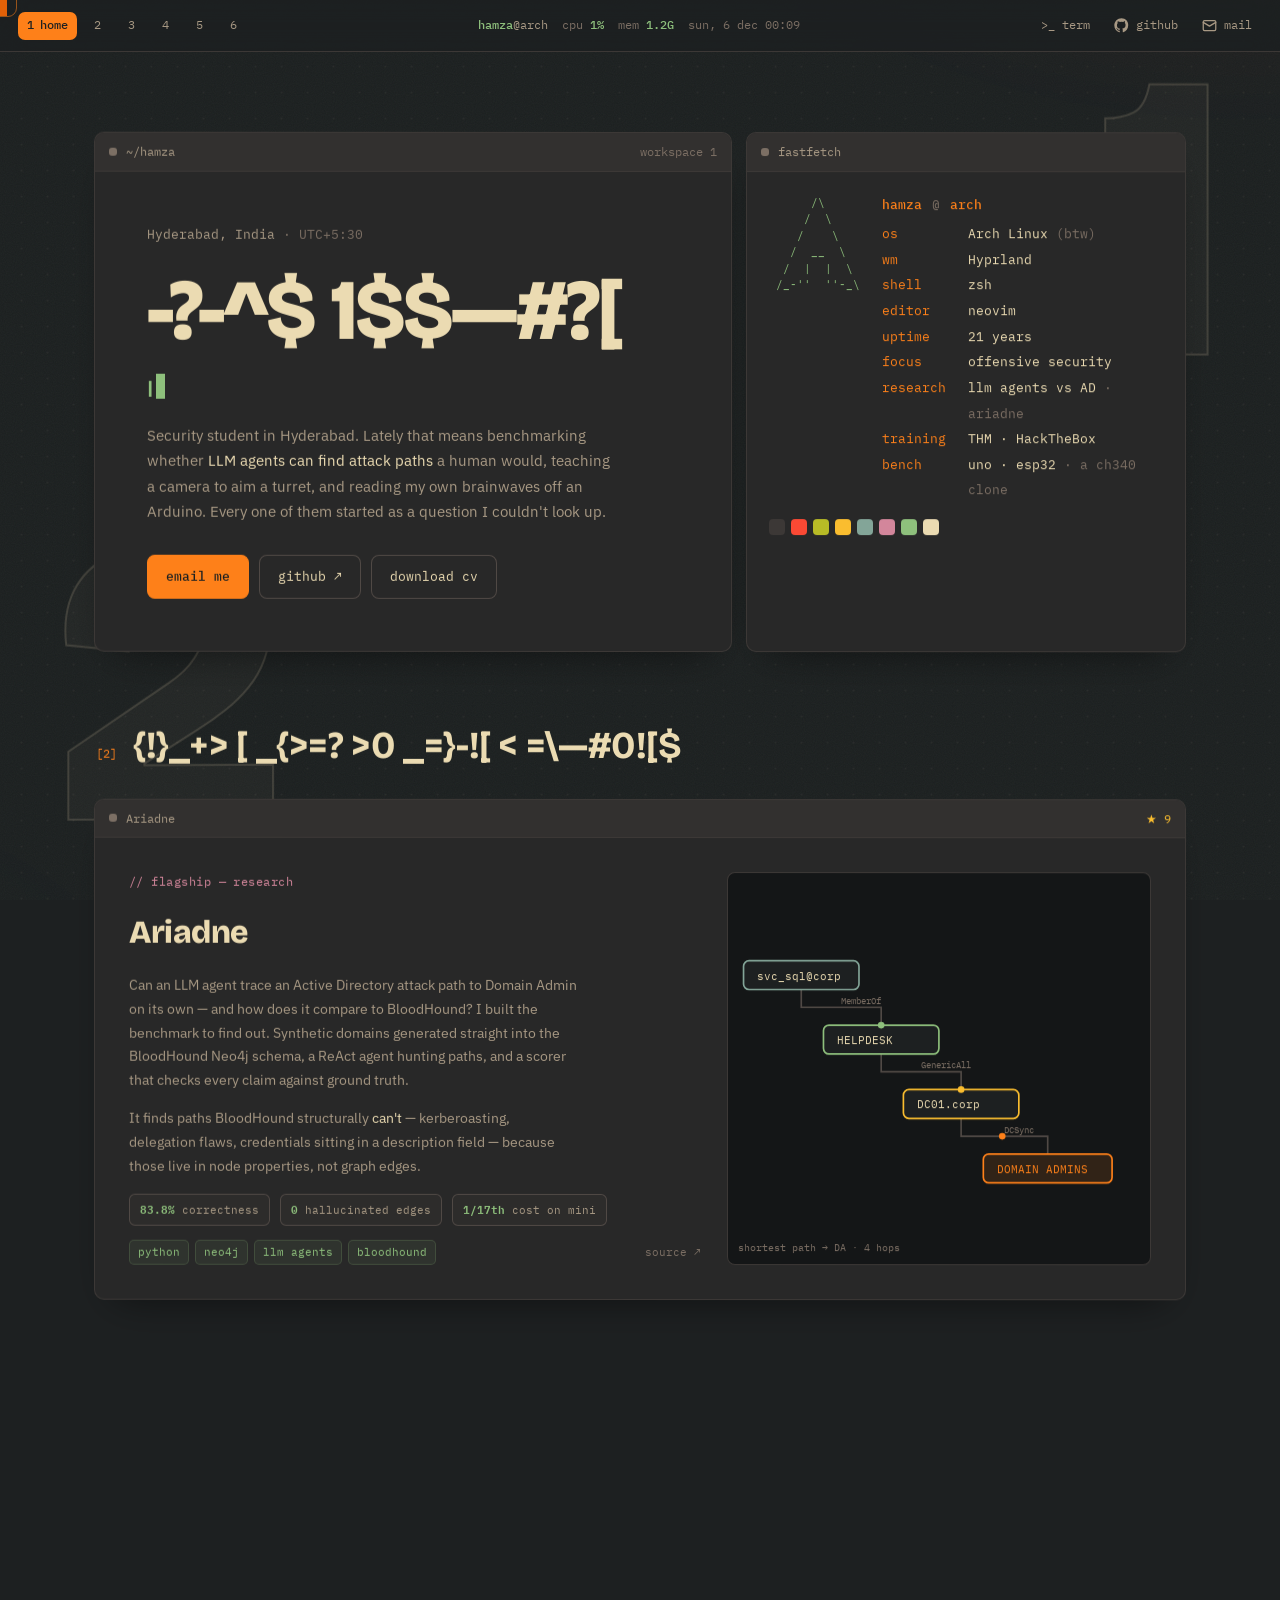
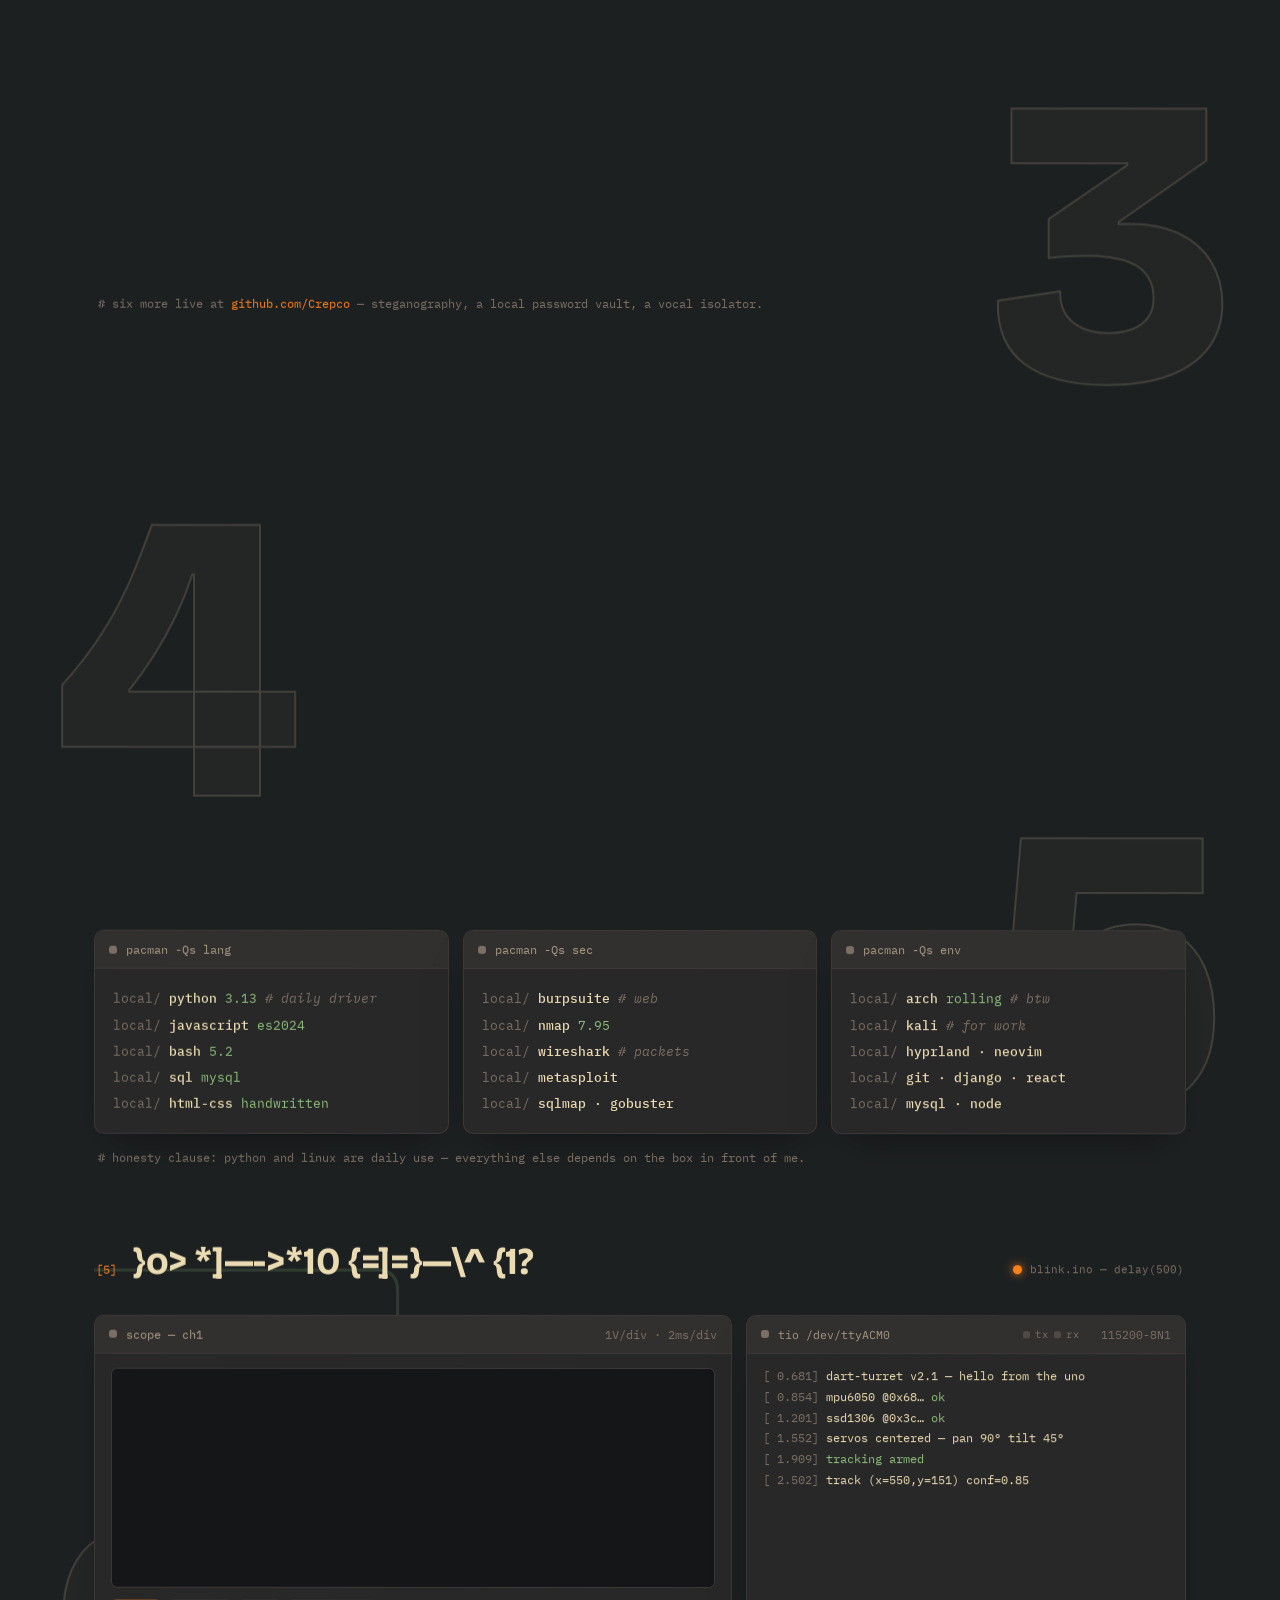
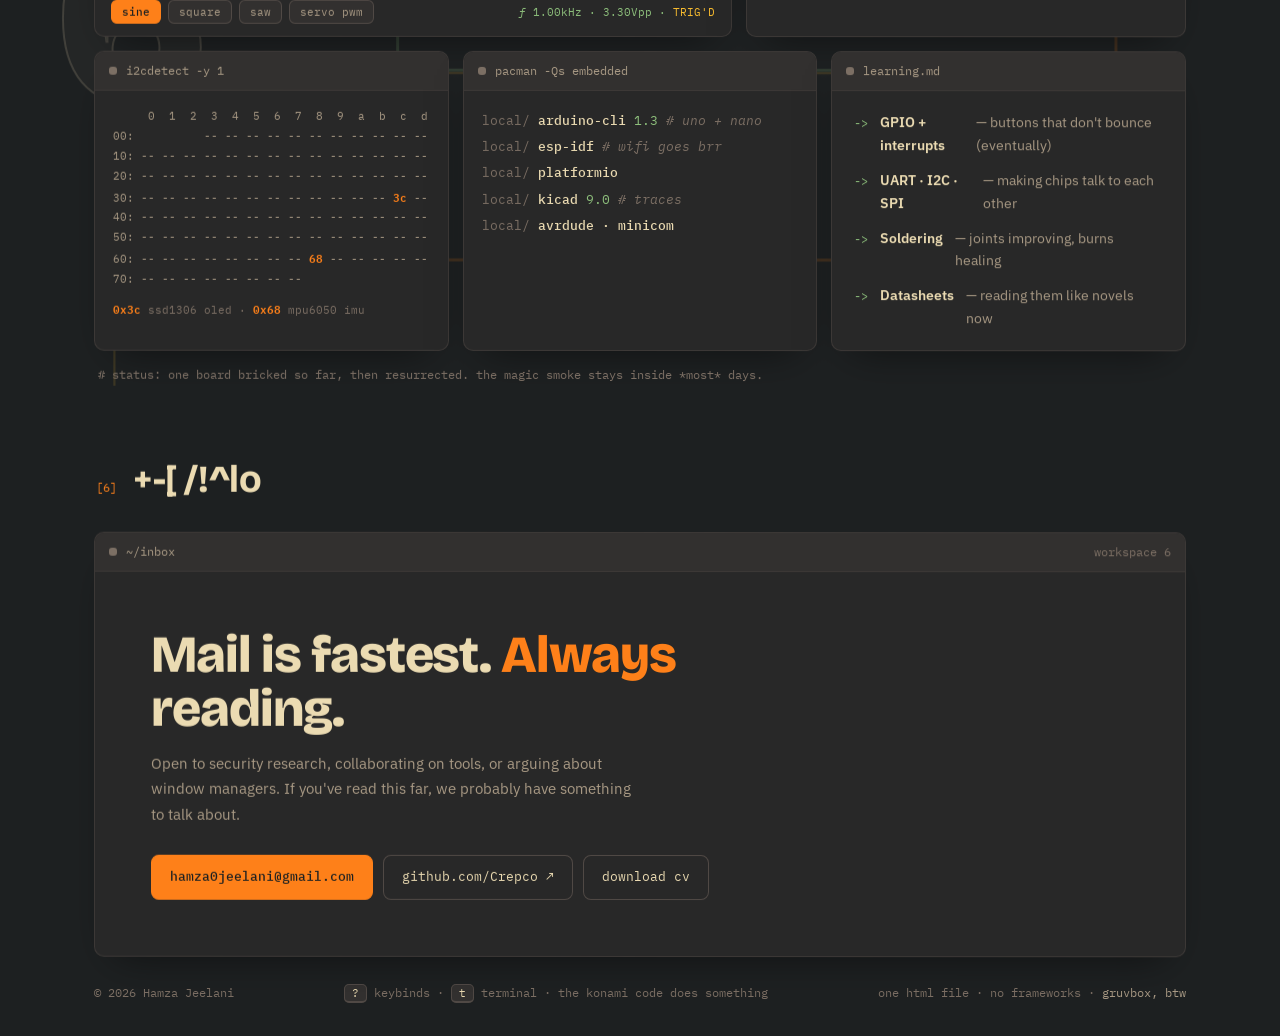
==== index.html @ 91349d8f "Update hero and fastfetch to reflect current research focus" ====
<!DOCTYPE html>
<html lang="en">
<head>
<meta charset="UTF-8">
<meta name="viewport" content="width=device-width, initial-scale=1.0">
<title>Hamza Jeelani — security &amp; systems</title>
<meta name="description" content="Hamza Jeelani — security student and Python tinkerer from Hyderabad. CTF boxes, tools I actually needed, and a permanently unfinished Hyprland config.">
<meta property="og:description" content="Security student and Python tinkerer.">
<meta name="theme-color" content="#282828">
<link rel="icon" type="image/svg+xml" href="./favicon.svg">
<link rel="preconnect" href="https://fonts.googleapis.com">
<link rel="preconnect" href="https://fonts.gstatic.com" crossorigin>
<link href="https://fonts.googleapis.com/css2?family=Bricolage+Grotesque:opsz,wght@12..96,500;12..96,700;12..96,800&family=IBM+Plex+Mono:ital,wght@0,400;0,500;1,400&family=IBM+Plex+Sans:wght@400;500;600&display=swap" rel="stylesheet">

<style>
/* ───────────────────────────────────────────────
   gruvbox, btw
─────────────────────────────────────────────── */
:root {
  --wall:    #1d2021;   /* wallpaper          */
  --bg:      #282828;   /* window background  */
  --bg-soft: #32302f;   /* title bars, insets */
  --line:    #3c3836;   /* unfocused border   */
  --line-2:  #504945;
  --fg:      #ebdbb2;
  --dim:     #a89984;
  --faint:   #7c6f64;
  --orange:  #fe8019;   /* focused window     */
  --aqua:    #8ec07c;
  --yellow:  #fabd2f;
  --red:     #fb4934;
  --purple:  #d3869b;
  --blue:    #83a598;

  --mono: 'IBM Plex Mono', ui-monospace, monospace;
  --sans: 'IBM Plex Sans', system-ui, sans-serif;
  --disp: 'Bricolage Grotesque', var(--sans);

  --gap: 14px;          /* hyprland gaps_out  */
  --radius: 10px;
}

* { margin: 0; padding: 0; box-sizing: border-box; }

html { scroll-behavior: smooth; scroll-padding-top: 72px; }

body {
  font-family: var(--sans);
  font-size: 15px;
  line-height: 1.7;
  background: var(--wall);
  color: var(--fg);
  overflow-x: hidden;
}

/* wallpaper: parallax layers, faint grain */
.wall {
  position: fixed; inset: 0; z-index: -1;
  overflow: hidden; pointer-events: none;
}
.wall .layer { position: absolute; inset: -18%; will-change: transform; }
.wall .glow-a { background: radial-gradient(1100px 700px at 85% -10%, rgba(254,128,25,.09), transparent 60%); }
.wall .glow-b { background: radial-gradient(900px 600px at -5% 105%, rgba(142,192,124,.07), transparent 60%); }
.wall .dots {
  background-image: radial-gradient(rgba(235,219,178,.06) 1px, transparent 1.5px);
  background-size: 26px 26px;
}
body::after {
  content: '';
  position: fixed; inset: 0; z-index: -1;
  opacity: .04; pointer-events: none;
  background-image: url("data:image/svg+xml,%3Csvg xmlns='http://www.w3.org/2000/svg' width='160' height='160'%3E%3Cfilter id='n'%3E%3CfeTurbulence type='fractalNoise' baseFrequency='0.9' numOctaves='2'/%3E%3C/filter%3E%3Crect width='160' height='160' filter='url(%23n)'/%3E%3C/svg%3E");
}

::selection { background: rgba(254,128,25,.35); color: #fff; }

a { color: var(--orange); text-decoration: none; }
a:hover { text-decoration: underline; text-underline-offset: 3px; }

:focus-visible {
  outline: 2px solid var(--orange);
  outline-offset: 3px;
  border-radius: 4px;
}

.skip {
  position: absolute; left: 16px; top: -48px; z-index: 1000;
  background: var(--orange); color: var(--wall);
  font-family: var(--mono); font-size: 12px;
  padding: 8px 14px; border-radius: 6px;
  transition: top .15s ease;
}
.skip:focus { top: 12px; text-decoration: none; }

.mono { font-family: var(--mono); }

/* ───────────────────────────────────────────────
   top bar (waybar)
─────────────────────────────────────────────── */
.bar {
  position: fixed; top: 0; left: 0; right: 0; z-index: 100;
  height: 52px;
  display: flex; align-items: center; justify-content: space-between;
  padding: 0 18px;
  background: rgba(29,32,33,.86);
  backdrop-filter: blur(12px);
  -webkit-backdrop-filter: blur(12px);
  border-bottom: 1px solid var(--line);
  font-family: var(--mono); font-size: 12px;
}

.ws { display: flex; gap: 6px; }
.ws a {
  display: flex; align-items: center; justify-content: center;
  min-width: 28px; height: 28px; padding: 0 8px;
  border-radius: 7px;
  color: var(--dim);
  border: 1px solid transparent;
  transition: color .15s ease, background .15s ease;
}
.ws a:hover { color: var(--fg); text-decoration: none; background: var(--bg-soft); }
.ws a.on {
  background: var(--orange); color: var(--wall);
  font-weight: 500;
}
.ws a .ws-name { display: none; margin-left: 6px; }
.ws a.on .ws-name { display: inline; }

.bar-mid { color: var(--faint); display: flex; gap: 14px; align-items: center; }
.bar-mid .host { color: var(--dim); }
.bar-mid .host b { color: var(--aqua); font-weight: 500; }

.bar-right { display: flex; gap: 4px; align-items: center; }
.bar-right a {
  display: flex; align-items: center; gap: 7px;
  color: var(--dim); padding: 6px 10px; border-radius: 7px;
  transition: color .15s ease, background .15s ease;
}
.bar-right a:hover { color: var(--fg); background: var(--bg-soft); text-decoration: none; }
.bar-right svg { display: block; }

/* ───────────────────────────────────────────────
   windows
─────────────────────────────────────────────── */
.window {
  background: var(--bg);
  border: 1px solid var(--line);
  border-radius: var(--radius);
  overflow: hidden;
  box-shadow: 0 18px 40px -20px rgba(0,0,0,.55);
}

.titlebar {
  display: flex; align-items: center; gap: 9px;
  padding: 9px 14px;
  background: var(--bg-soft);
  border-bottom: 1px solid var(--line);
  font-family: var(--mono); font-size: 11.5px;
  color: var(--dim);
}
.titlebar .wdot {
  width: 8px; height: 8px; border-radius: 3px;
  background: var(--faint); flex: none;
}
.titlebar .meta { margin-left: auto; color: var(--faint); }

.pad { padding: 22px 24px; }

/* ───────────────────────────────────────────────
   layout
─────────────────────────────────────────────── */
main { max-width: 1120px; margin: 0 auto; padding: 76px var(--gap) 0; transform-origin: 50% 0; }

section { padding-top: calc(var(--gap) * 2); position: relative; }
section > :not(.ws-num) { position: relative; z-index: 1; }

/* giant workspace number drifting behind each section */
.ws-num {
  position: absolute; top: -30px; right: -3vw; z-index: 0;
  font-family: var(--disp); font-weight: 800; line-height: .8;
  font-size: clamp(180px, 32vw, 440px);
  color: rgba(235,219,178,.03);
  -webkit-text-stroke: 2px rgba(168,153,132,.24);
  pointer-events: none; user-select: none; will-change: transform;
}
section:nth-of-type(even) .ws-num { right: auto; left: -3vw; }
#contact .ws-num { font-size: clamp(140px, 20vw, 280px); top: -60px; }

/* hero parallax wrappers */
.hero > .plx { will-change: transform, opacity; display: flex; }
.hero > .plx > * { flex: 1; display: flex; flex-direction: column; }
.hero > .plx .pad { flex: 1; }

.sec-head {
  display: flex; align-items: baseline; gap: 16px; flex-wrap: wrap;
  margin: 34px 2px 20px;
}
.sec-head .tag {
  font-family: var(--mono); font-size: 12px; color: var(--orange);
}
.sec-head h2 {
  font-family: var(--disp); font-size: clamp(26px, 4vw, 38px);
  font-weight: 700; letter-spacing: -.01em; color: var(--fg);
}

/* ───────────────────────────────────────────────
   hero — workspace 1
─────────────────────────────────────────────── */
.hero {
  display: grid; grid-template-columns: 1.45fr 1fr; gap: var(--gap);
  align-items: stretch;
  padding-top: calc(var(--gap) * 2);
}

.hero-main .pad { padding: clamp(28px, 5vw, 52px); }
.hero-eyebrow {
  font-family: var(--mono); font-size: 12.5px; color: var(--dim);
  margin-bottom: 22px;
}
.hero-eyebrow .tz { color: var(--faint); }

.hero h1 {
  font-family: var(--disp);
  font-size: clamp(46px, 7.5vw, 86px);
  font-weight: 800;
  line-height: 1.02;
  letter-spacing: -.025em;
  margin-bottom: 18px;
}
.hero .claim {
  font-family: var(--disp);
  font-size: clamp(18px, 2.4vw, 24px);
  font-weight: 500;
  color: var(--aqua);
  line-height: 1.35;
  margin-bottom: 18px;
  max-width: 26ch;
}
.hero p.blurb {
  color: var(--dim); max-width: 52ch; margin-bottom: 30px;
}
.hero p.blurb em { color: var(--fg); font-style: normal; }

.btn-row { display: flex; gap: 10px; flex-wrap: wrap; }
.btn {
  display: inline-flex; align-items: center; gap: 8px;
  font-family: var(--mono); font-size: 13px;
  padding: 10px 18px; border-radius: 8px;
  border: 1px solid var(--line-2);
  color: var(--fg);
  transition: border-color .15s ease, background .15s ease, transform .15s ease;
}
.btn:hover { text-decoration: none; border-color: var(--orange); transform: translateY(-1px); }
.btn.solid { background: var(--orange); border-color: var(--orange); color: var(--wall); font-weight: 500; }
.btn.solid:hover { background: #ff9436; }

/* fastfetch pane */
.fetch .pad { padding: 20px 22px; font-family: var(--mono); font-size: 12.5px; }
.fetch-grid { display: flex; gap: 22px; }
.fetch pre.arch {
  color: var(--aqua); font-size: 11px; line-height: 1.5;
  flex: none; align-self: flex-start; margin-top: 2px;
  font-family: var(--mono);
}
.fetch dl { line-height: 2.05; }
.fetch .ff-user { color: var(--orange); font-weight: 500; }
.fetch .ff-sep { color: var(--faint); }
.fetch dl div { display: flex; gap: 10px; }
.fetch dt { color: var(--orange); min-width: 76px; }
.fetch dd { color: var(--fg); }
.fetch dd .sub { color: var(--faint); }
.swatches { display: flex; gap: 6px; margin-top: 16px; }
.swatches i {
  width: 16px; height: 16px; border-radius: 4px; display: block;
}

/* ───────────────────────────────────────────────
   projects — workspace 2
─────────────────────────────────────────────── */
.proj-grid {
  display: grid; grid-template-columns: repeat(3, 1fr); gap: var(--gap);
}

.project { display: flex; flex-direction: column; transition: border-color .2s ease, transform .2s ease, box-shadow .2s ease; }
.project:hover, .project:focus-within {
  border-color: var(--orange);
  transform: translateY(-3px);
  box-shadow: 0 24px 44px -20px rgba(0,0,0,.65);
}
.project:hover .wdot, .project:focus-within .wdot { background: var(--orange); }

.project .titlebar a { color: var(--dim); }
.project .titlebar a:hover { color: var(--fg); text-decoration: none; }
.project .stars { color: var(--yellow); }

.project .pad {
  padding: 18px 20px; flex: 1;
  display: flex; flex-direction: column; gap: 14px;
}
.project h3 {
  font-family: var(--disp); font-size: 19px; font-weight: 700;
  letter-spacing: -.01em;
}
.project h3 a { color: var(--fg); }
.project h3 a:hover { color: var(--orange); text-decoration: none; }
.project p { color: var(--dim); font-size: 13.5px; flex: 1; }

.proj-foot {
  display: flex; align-items: center; justify-content: space-between; gap: 10px;
  font-family: var(--mono); font-size: 11px;
}
.tags { display: flex; gap: 6px; flex-wrap: wrap; }
.tags span {
  color: var(--aqua);
  background: rgba(142,192,124,.08);
  border: 1px solid rgba(142,192,124,.18);
  padding: 2px 8px; border-radius: 5px;
}
.src { color: var(--faint); white-space: nowrap; }
.src:hover { color: var(--orange); text-decoration: none; }

/* flagship: the master window above the stack */
.feature { grid-column: 1 / -1; }
.feature .pad {
  display: grid; grid-template-columns: 1.35fr 1fr; gap: 26px;
  padding: clamp(22px, 3.5vw, 34px);
}
.feature-copy { display: flex; flex-direction: column; gap: 14px; }
.feature-copy .kicker {
  font-family: var(--mono); font-size: 11.5px; color: var(--purple);
  letter-spacing: .04em;
}
.feature-copy h3 {
  font-family: var(--disp); font-size: clamp(24px, 3.2vw, 32px);
  font-weight: 800; letter-spacing: -.015em;
}
.feature-copy h3 a { color: var(--fg); }
.feature-copy h3 a:hover { color: var(--orange); text-decoration: none; }
.feature-copy p { color: var(--dim); font-size: 14px; max-width: 56ch; }
.feature-copy p em { color: var(--fg); font-style: normal; }
.feature-stats { display: flex; gap: 10px; flex-wrap: wrap; margin-top: 2px; }
.feature-stats .stat {
  font-family: var(--mono); font-size: 11px; color: var(--dim);
  border: 1px solid var(--line-2); border-radius: 6px;
  padding: 5px 10px; background: rgba(50,48,47,.5);
}
.feature-stats .stat b { color: var(--aqua); font-weight: 600; }
.feature-viz {
  position: relative; min-height: 220px;
  background: #141617; border: 1px solid var(--line); border-radius: 8px;
  overflow: hidden;
}
.feature-viz svg { position: absolute; inset: 0; width: 100%; height: 100%; }
.feature-viz .viz-cap {
  position: absolute; left: 10px; bottom: 8px;
  font-family: var(--mono); font-size: 10px; color: var(--faint);
}
.feature:hover { transform: translateY(-3px); }

/* ───────────────────────────────────────────────
   about — workspace 3
─────────────────────────────────────────────── */
.about-grid { display: grid; grid-template-columns: 1.5fr 1fr; gap: var(--gap); align-items: start; }

.about-md .pad { display: flex; flex-direction: column; gap: 16px; }
.about-md p { color: var(--dim); }
.about-md p strong { color: var(--fg); font-weight: 600; }

blockquote.creed {
  border-left: 3px solid var(--orange);
  padding: 6px 0 6px 18px;
  font-family: var(--disp); font-size: 19px; font-weight: 600;
  line-height: 1.5; color: var(--fg);
  margin: 6px 0;
}
blockquote.creed .q { color: var(--orange); }

.now ul { list-style: none; display: flex; flex-direction: column; gap: 12px; }
.now li {
  display: flex; gap: 12px; align-items: baseline;
  font-size: 13.5px; color: var(--dim);
}
.now li::before {
  content: '->'; font-family: var(--mono);
  color: var(--aqua); flex: none; font-size: 12px;
}
.now li b { color: var(--fg); font-weight: 600; }
.now .pad { padding: 20px 22px; }

/* ───────────────────────────────────────────────
   stack — workspace 4
─────────────────────────────────────────────── */
.stack-grid { display: grid; grid-template-columns: repeat(3, 1fr); gap: var(--gap); }

.pkgs .pad { padding: 16px 18px; font-family: var(--mono); font-size: 12.5px; line-height: 2.1; }
.pkgs .ln { display: flex; gap: 8px; white-space: nowrap; }
.pkgs .repo { color: var(--faint); }
.pkgs .pkg { color: var(--fg); font-weight: 500; }
.pkgs .ver { color: var(--aqua); }
.pkgs .note { color: var(--faint); font-style: italic; overflow: hidden; text-overflow: ellipsis; }

.stack-note {
  margin-top: var(--gap);
  font-family: var(--mono); font-size: 12px; color: var(--faint);
  padding: 0 4px;
}

/* ───────────────────────────────────────────────
   contact — workspace 5
─────────────────────────────────────────────── */
.contact .pad { padding: clamp(30px, 5vw, 56px); text-align: left; }
.contact h2 {
  font-family: var(--disp); font-size: clamp(30px, 5vw, 52px);
  font-weight: 800; letter-spacing: -.02em; line-height: 1.05;
  margin-bottom: 14px; max-width: 18ch;
}
.contact h2 .amp { color: var(--orange); }
.contact p { color: var(--dim); max-width: 54ch; margin-bottom: 28px; }

/* footer */
footer {
  max-width: 1120px; margin: 0 auto;
  padding: 26px var(--gap) 34px;
  display: flex; justify-content: space-between; gap: 12px; flex-wrap: wrap;
  font-family: var(--mono); font-size: 11.5px; color: var(--faint);
}
footer a { color: var(--dim); }

/* ───────────────────────────────────────────────
   tiling animation
─────────────────────────────────────────────── */
@keyframes tile-in {
  from { opacity: 0; transform: scale(.94) translateY(14px); }
  to   { opacity: 1; transform: scale(1) translateY(0); }
}
html.js .tile { opacity: 0; }
html.js .tile.open {
  animation: tile-in .55s cubic-bezier(.22, 1, .36, 1) both;
}

@media (prefers-reduced-motion: reduce) {
  html { scroll-behavior: auto; }
  html.js .tile { opacity: 1; }
  html.js .tile.open { animation: none; }
  .project, .btn { transition: none; }
}

/* ───────────────────────────────────────────────
   boot sequence
─────────────────────────────────────────────── */
html.booting { overflow: hidden; }

#boot {
  position: fixed; inset: 0; z-index: 10000;
  background: #0d0e0f;
  font-family: var(--mono); font-size: 12.5px; line-height: 1.7;
  padding: 26px 30px;
  overflow: hidden;
}
#boot.off { transition: opacity .4s ease; opacity: 0; pointer-events: none; }
#boot-log { white-space: pre-wrap; color: var(--dim); }
#boot-log .svc { color: var(--fg); }
#boot-log .k { color: var(--yellow); }
#boot-log .fail { color: var(--red); }
.boot-hint {
  position: absolute; bottom: 18px; right: 24px;
  color: var(--faint); font-size: 11px;
  animation: blink-soft 1.3s steps(2, start) infinite;
}
@keyframes blink-soft { 50% { opacity: .2; } }

/* shared terminal palette */
#boot-log .ok, #term-out .ok { color: var(--aqua); }
#boot-log .o, #term-out .o { color: var(--orange); }
#term-out .err { color: var(--red); }
#term-out .warn { color: var(--yellow); }
#term-out .dim { color: var(--faint); }
#term-out .big { font-weight: 600; letter-spacing: .06em; }

/* gruvbox scrollbars */
::-webkit-scrollbar { width: 10px; height: 10px; }
::-webkit-scrollbar-thumb { background: var(--line-2); border-radius: 5px; border: 2px solid var(--wall); }
::-webkit-scrollbar-track { background: transparent; }

/* ───────────────────────────────────────────────
   matrix rain + spark canvases
─────────────────────────────────────────────── */
#rain {
  position: fixed; inset: 0; z-index: -1;
  opacity: .13; pointer-events: none;
  transition: opacity .8s ease;
}
html.rave #rain { opacity: .55; }
#fx { position: fixed; inset: 0; z-index: 9997; pointer-events: none; }

/* ───────────────────────────────────────────────
   custom cursor — terminal caret + lagging frame
─────────────────────────────────────────────── */
@media (pointer: fine) {
  html.cur, html.cur * { cursor: none !important; }
  .cur-dot, .cur-ring {
    position: fixed; top: 0; left: 0; z-index: 10001;
    pointer-events: none; will-change: transform;
  }
  .cur-dot { width: 7px; height: 16px; background: var(--orange); mix-blend-mode: difference; }
  .cur-ring {
    width: 34px; height: 34px; margin: -17px 0 0 -17px;
    border: 1.5px solid rgba(254,128,25,.55); border-radius: 9px;
    transition: width .18s ease, height .18s ease, margin .18s ease, border-color .18s ease;
  }
  html.cur-hot .cur-ring {
    width: 52px; height: 52px; margin: -26px 0 0 -26px;
    border-color: var(--aqua);
  }
}

/* ───────────────────────────────────────────────
   draggable windows (tiling always wins)
─────────────────────────────────────────────── */
.titlebar { cursor: grab; user-select: none; }
.window.dragging {
  position: relative; z-index: 600;
  box-shadow: 0 50px 100px -30px rgba(0,0,0,.9);
}
.window.dragging .titlebar { cursor: grabbing; }
html.js .tile.settled { animation: none; opacity: 1; }

/* 3d tilt + glare on projects */
.proj-grid { perspective: 1100px; }
.project { position: relative; }
.project::after {
  content: ''; position: absolute; inset: 0; z-index: 2;
  pointer-events: none; opacity: 0; transition: opacity .25s ease;
  background: radial-gradient(420px circle at var(--gx, 50%) var(--gy, 50%),
              rgba(235,219,178,.09), transparent 65%);
}
.project:hover::after { opacity: 1; }
.project.tilting { transition: border-color .2s ease, box-shadow .2s ease; }

/* typed caret on the hero claim */
.tcaret {
  display: inline-block; width: .55ch; height: 1.05em;
  background: var(--aqua); margin-left: 3px; vertical-align: -.12em;
  animation: blink-soft 1s steps(2, start) infinite;
}

/* occasional chromatic glitch on the name */
.glitchable { position: relative; z-index: 0; }
.glitching::before, .glitching::after {
  content: attr(data-text);
  position: absolute; inset: 0; z-index: -1;
  pointer-events: none; opacity: .8;
}
.glitching::before { color: var(--red);  animation: glitch-a .38s steps(4, jump-none) both; }
.glitching::after  { color: var(--aqua); animation: glitch-b .38s steps(4, jump-none) both; }
@keyframes glitch-a {
  0%   { transform: translate(-4px, -2px); clip-path: inset(10% 0 62% 0); }
  33%  { transform: translate(3px, 1px);   clip-path: inset(44% 0 28% 0); }
  66%  { transform: translate(-5px, 2px);  clip-path: inset(70% 0 6% 0); }
  100% { transform: translate(2px, -1px);  clip-path: inset(24% 0 50% 0); }
}
@keyframes glitch-b {
  0%   { transform: translate(4px, 2px);   clip-path: inset(58% 0 18% 0); }
  33%  { transform: translate(-3px, -2px); clip-path: inset(12% 0 74% 0); }
  66%  { transform: translate(5px, -1px);  clip-path: inset(38% 0 40% 0); }
  100% { transform: translate(-2px, 1px);  clip-path: inset(80% 0 4% 0); }
}

/* ───────────────────────────────────────────────
   waybar extras — sys monitors, term launcher
─────────────────────────────────────────────── */
.bar-mid .sys { color: var(--faint); }
.bar-mid .sys b { color: var(--aqua); font-weight: 500; }
.bar-mid .sys.hot b { color: var(--red); }
.bar-right button {
  display: flex; align-items: center; gap: 7px;
  color: var(--dim); padding: 6px 10px; border-radius: 7px;
  background: none; border: 0; font: inherit;
  transition: color .15s ease, background .15s ease;
}
.bar-right button:hover { color: var(--fg); background: var(--bg-soft); }

/* ───────────────────────────────────────────────
   floating terminal
─────────────────────────────────────────────── */
#term {
  position: fixed; z-index: 900;
  left: 50%; top: 13vh;
  width: min(680px, 94vw);
  transform: translateX(-50%);
  border-color: var(--line-2);
  box-shadow: 0 50px 110px -24px rgba(0,0,0,.85);
  flex-direction: column;
}
#term:not([hidden]) { display: flex; }
#term.opening { animation: term-pop .32s cubic-bezier(.22, 1, .36, 1) both; }
@keyframes term-pop {
  from { opacity: 0; transform: translateX(-50%) scale(.92) translateY(16px); }
  to   { opacity: 1; transform: translateX(-50%) scale(1) translateY(0); }
}
#term .term-body {
  font-family: var(--mono); font-size: 12.5px; line-height: 1.65;
  padding: 14px 16px;
  height: min(340px, 52vh);
  overflow-y: auto;
  background: rgba(29,32,33,.96);
}
#term-out { white-space: pre-wrap; word-break: break-word; color: var(--fg); }
.term-line { display: flex; gap: 8px; margin-top: 2px; }
.term-line .prompt { color: var(--dim); white-space: nowrap; }
.term-line .prompt b { color: var(--aqua); font-weight: 500; }
#term-in {
  flex: 1; min-width: 0; background: none; border: 0; outline: 0;
  font: inherit; color: var(--fg); caret-color: var(--orange);
}
@media (pointer: coarse) { #term-in, #term .term-body { font-size: 16px; } }

.titlebar .tb-x {
  margin-left: 10px; width: 20px; height: 20px; flex: none;
  display: flex; align-items: center; justify-content: center;
  background: none; border: 0; border-radius: 5px;
  color: var(--dim); font: inherit; font-size: 10px;
}
.titlebar .tb-x:hover { background: var(--red); color: var(--wall); }

/* ───────────────────────────────────────────────
   keybind cheatsheet + toast
─────────────────────────────────────────────── */
#binds {
  position: fixed; inset: 0; z-index: 950;
  background: rgba(13,14,15,.6);
  backdrop-filter: blur(5px); -webkit-backdrop-filter: blur(5px);
  place-items: center; padding: 20px;
}
#binds:not([hidden]) { display: grid; }
#binds .window { width: min(460px, 100%); animation: pop-in .25s cubic-bezier(.22, 1, .36, 1) both; }
@keyframes pop-in { from { opacity: 0; transform: scale(.94) translateY(10px); } }
#binds .pad { display: flex; flex-direction: column; gap: 11px; font-family: var(--mono); font-size: 12.5px; }
#binds .b-row { display: flex; align-items: baseline; gap: 14px; color: var(--dim); }
#binds .keys { min-width: 150px; display: flex; gap: 4px; flex-wrap: wrap; }
#binds .hint { color: var(--faint); font-style: italic; margin-top: 6px; }
#binds .hint .o { color: var(--orange); font-style: normal; }

kbd {
  font-family: var(--mono); font-size: 11px; color: var(--fg);
  background: var(--bg-soft);
  border: 1px solid var(--line-2); border-bottom-width: 2px;
  border-radius: 5px; padding: 1px 7px;
}

#toast {
  position: fixed; right: 16px; bottom: 16px; z-index: 920;
  max-width: min(380px, calc(100vw - 32px));
  font-family: var(--mono); font-size: 12px;
  border-left: 3px solid var(--orange);
}
#toast .pad { padding: 12px 16px; color: var(--dim); }
#toast .ok { color: var(--aqua); }
#toast.show { animation: toast-in .4s cubic-bezier(.22, 1, .36, 1) both; }
@keyframes toast-in { from { opacity: 0; transform: translateY(16px) scale(.97); } }

/* ───────────────────────────────────────────────
   CRT mode (konami / `crt`)
─────────────────────────────────────────────── */
#crt { position: fixed; inset: 0; z-index: 9990; pointer-events: none; display: none; }
html.crt #crt { display: block; }
#crt::before {
  content: ''; position: absolute; inset: 0;
  background: repeating-linear-gradient(0deg, rgba(0,0,0,.25) 0 1px, transparent 1px 3px);
}
#crt::after {
  content: ''; position: absolute; inset: 0;
  background: radial-gradient(ellipse at center, transparent 58%, rgba(0,0,0,.42) 100%);
}
#crt .roll {
  position: absolute; left: 0; right: 0; height: 140px; top: -20%;
  background: linear-gradient(180deg, transparent, rgba(235,219,178,.05), transparent);
  animation: crt-roll 6s linear infinite;
}
@keyframes crt-roll { to { top: 120%; } }
#crt .flick { position: absolute; inset: 0; background: rgba(235,219,178,.025); animation: crt-flick .12s steps(2) infinite; }
@keyframes crt-flick { 50% { opacity: 0; } }
html.crt body { text-shadow: 0 0 2px rgba(235,219,178,.35); }

/* ───────────────────────────────────────────────
   the forbidden command
─────────────────────────────────────────────── */
html.dying { overflow: hidden; }
html.dying main { animation: quake .35s linear infinite; }
@keyframes quake {
  0%, 100% { transform: translate(0, 0); }
  20% { transform: translate(-7px, 4px) rotate(.2deg); }
  40% { transform: translate(6px, -3px) rotate(-.3deg); }
  60% { transform: translate(-5px, -6px) rotate(.25deg); }
  80% { transform: translate(7px, 4px) rotate(-.2deg); }
}
#gcover { position: fixed; inset: 0; z-index: 9998; pointer-events: none; display: none; mix-blend-mode: screen; }
html.dying #gcover {
  display: block;
  background: repeating-linear-gradient(0deg,
    transparent 0 9px, rgba(251,73,52,.10) 9px 11px,
    transparent 11px 27px, rgba(131,165,152,.08) 27px 29px);
  animation: gflash .09s steps(2) infinite;
}
@keyframes gflash {
  0%   { transform: translateY(0); opacity: .9; }
  50%  { transform: translateY(-8px) skewX(1.5deg); opacity: .35; }
  100% { transform: translateY(6px); opacity: .8; }
}
#panic {
  position: fixed; inset: 0; z-index: 9999; display: none;
  background: #0d0e0f; color: var(--dim);
  font-family: var(--mono); font-size: 12.5px; line-height: 1.75;
  padding: 9vh 7vw; white-space: pre-wrap; overflow: hidden;
}
#panic .r { color: var(--red); font-weight: 600; }

@media (prefers-reduced-motion: reduce) {
  #rain, .cur-dot, .cur-ring, #crt .roll, #crt .flick { display: none !important; }
  .glitching::before, .glitching::after { content: none; animation: none; }
  #term.opening, #binds .window, #toast.show { animation: none; }
  html.dying main { animation: none; }
}

/* ───────────────────────────────────────────────
   lab — workspace 5 (the hardware bench)
─────────────────────────────────────────────── */
.lab-grid { display: grid; grid-template-columns: 1.45fr 1fr; gap: var(--gap); align-items: stretch; }
.lab-grid-2 { display: grid; grid-template-columns: repeat(3, 1fr); gap: var(--gap); margin-top: var(--gap); }

/* copper traces drifting behind the bench */
section .pcb { position: absolute; inset: 0; z-index: 0; pointer-events: none; opacity: .35; }
.pcb svg { width: 100%; height: 100%; display: block; }

/* the obligatory blink sketch */
.blinky {
  margin-left: auto; display: inline-flex; align-items: center; gap: 8px;
  font-family: var(--mono); font-size: 11px; color: var(--faint);
}
.blinky i {
  width: 9px; height: 9px; border-radius: 50%; flex: none;
  background: var(--orange); box-shadow: 0 0 9px rgba(254,128,25,.9);
  animation: blink-led 1s steps(1) infinite;
}
@keyframes blink-led { 50% { background: #4a3526; box-shadow: none; } }

/* oscilloscope */
.scope .pad { padding: 14px 16px 12px; }
#scope-cv {
  display: block; width: 100%; height: 220px;
  background: #141617; border: 1px solid var(--line); border-radius: 6px;
}
.scope-ui { display: flex; align-items: center; gap: 7px; flex-wrap: wrap; margin-top: 12px; }
.scope-btn {
  font-family: var(--mono); font-size: 11px;
  background: var(--bg-soft); color: var(--dim);
  border: 1px solid var(--line-2); border-radius: 6px; padding: 4px 10px;
  transition: color .15s ease, border-color .15s ease, background .15s ease;
}
.scope-btn:hover { color: var(--fg); border-color: var(--orange); }
.scope-btn.on { background: var(--orange); border-color: var(--orange); color: var(--wall); font-weight: 500; }
.scope-read { margin-left: auto; font-family: var(--mono); font-size: 11px; color: var(--aqua); white-space: nowrap; }
.scope-read .trig { color: var(--yellow); animation: blink-soft 1.2s steps(2, start) infinite; }

/* serial monitor */
.serial { display: flex; flex-direction: column; }
.serial .pad { flex: 1; min-height: 0; padding: 0; }
.serial .titlebar .meta { margin-left: 12px; }
.io-wrap { margin-left: auto; display: flex; align-items: center; gap: 5px; font-size: 10.5px; color: var(--faint); }
.io-led { display: inline-block; width: 7px; height: 7px; border-radius: 2px; background: var(--line-2); }
.io-led.on { background: var(--aqua); box-shadow: 0 0 6px rgba(142,192,124,.85); }
#serial-log {
  height: 100%; min-height: 240px; max-height: 360px; overflow-y: auto;
  font-family: var(--mono); font-size: 11.5px; line-height: 1.8;
  padding: 12px 16px;
}
#serial-log .st { color: var(--faint); }
#serial-log .g { color: var(--aqua); }
#serial-log .y { color: var(--yellow); }
#serial-log .r { color: var(--red); }

/* i2c bus scan */
.i2c .pad { padding: 16px 18px; }
.i2c pre {
  font-family: var(--mono); font-size: 10.5px; line-height: 1.9;
  color: var(--dim); overflow-x: auto;
}
.i2c .hit { color: var(--orange); font-weight: 600; }
.i2c .legend { margin-top: 10px; font-family: var(--mono); font-size: 11px; color: var(--faint); }

@media (max-width: 980px) {
  .lab-grid { grid-template-columns: 1fr; }
  .lab-grid-2 { grid-template-columns: repeat(2, 1fr); }
}
@media (max-width: 620px) {
  .lab-grid-2 { grid-template-columns: 1fr; }
  .blinky { display: none; }
}
@media (prefers-reduced-motion: reduce) {
  .pcb .pulse { display: none; }
  .blinky i, .scope-read .trig { animation: none; }
}

/* ───────────────────────────────────────────────
   responsive
─────────────────────────────────────────────── */
@media (max-width: 980px) {
  .proj-grid, .stack-grid { grid-template-columns: repeat(2, 1fr); }
  .hero { grid-template-columns: 1fr; }
  .bar-mid .host { display: none; }
  .feature .pad { grid-template-columns: 1fr; }
  .feature-viz { min-height: 190px; }
}
@media (max-width: 620px) {
  .proj-grid, .stack-grid, .about-grid { grid-template-columns: 1fr; }
  .bar-mid { display: none; }
  .ws a .ws-name { display: none !important; }
  .bar-right a > span, .bar-right button .bl { display: none; }
  .fetch-grid pre.arch { display: none; }
}
</style>
</head>
<body>
<a class="skip" href="#main">skip to content</a>

<!-- ── boot sequence ───────────────────────── -->
<div id="boot" aria-hidden="true">
  <div id="boot-log"></div>
  <div class="boot-hint">[ press any key to skip ]</div>
</div>

<div class="wall" aria-hidden="true">
  <div class="layer dots" data-wall="-0.03" data-mouse="8"></div>
  <div class="layer glow-a" data-wall="-0.06" data-mouse="24"></div>
  <div class="layer glow-b" data-wall="-0.10" data-mouse="-32"></div>
</div>
<canvas id="rain" aria-hidden="true"></canvas>

<!-- ── waybar ──────────────────────────────── -->
<header class="bar">
  <nav class="ws" aria-label="Workspaces">
    <a href="#home"     data-ws="home"     class="on">1<span class="ws-name">home</span></a>
    <a href="#projects" data-ws="projects">2<span class="ws-name">projects</span></a>
    <a href="#about"    data-ws="about">3<span class="ws-name">about</span></a>
    <a href="#stack"    data-ws="stack">4<span class="ws-name">stack</span></a>
    <a href="#lab"      data-ws="lab">5<span class="ws-name">lab</span></a>
    <a href="#contact"  data-ws="contact">6<span class="ws-name">contact</span></a>
  </nav>
  <div class="bar-mid" aria-hidden="true">
    <span class="host"><b>hamza</b>@arch</span>
    <span class="sys">cpu <b id="cpu">3%</b></span>
    <span class="sys">mem <b id="mem">1.2G</b></span>
    <span id="clock"></span>
  </div>
  <div class="bar-right">
    <button id="term-btn" title="terminal — or press t" aria-label="Open terminal">
      <span aria-hidden="true">&gt;_</span><span class="bl">term</span>
    </button>
    <a href="https://github.com/Crepco" target="_blank" rel="noopener noreferrer" aria-label="GitHub profile">
      <svg width="15" height="15" viewBox="0 0 24 24" fill="currentColor" aria-hidden="true"><path d="M12 .5C5.7.5.5 5.7.5 12c0 5.1 3.3 9.4 7.9 10.9.6.1.8-.2.8-.6v-2c-3.2.7-3.9-1.4-3.9-1.4-.5-1.3-1.3-1.7-1.3-1.7-1-.7.1-.7.1-.7 1.2.1 1.8 1.2 1.8 1.2 1 1.8 2.7 1.3 3.4 1 .1-.8.4-1.3.7-1.6-2.6-.3-5.3-1.3-5.3-5.7 0-1.3.4-2.3 1.2-3.1-.1-.3-.5-1.5.1-3.1 0 0 1-.3 3.2 1.2a11 11 0 0 1 5.8 0C16.2 4.7 17.2 5 17.2 5c.6 1.6.2 2.8.1 3.1.8.8 1.2 1.8 1.2 3.1 0 4.4-2.7 5.4-5.3 5.7.4.4.8 1.1.8 2.2v3.2c0 .4.2.7.8.6 4.6-1.5 7.9-5.8 7.9-10.9C23.5 5.7 18.3.5 12 .5z"/></svg>
      <span>github</span>
    </a>
    <a href="mailto:hamza0jeelani@gmail.com" aria-label="Email Hamza">
      <svg width="15" height="15" viewBox="0 0 24 24" fill="none" stroke="currentColor" stroke-width="2" stroke-linecap="round" stroke-linejoin="round" aria-hidden="true"><rect x="2" y="4" width="20" height="16" rx="2"/><path d="m22 7-10 6L2 7"/></svg>
      <span>mail</span>
    </a>
  </div>
</header>

<main id="main">

  <!-- ── workspace 1: home ─────────────────── -->
  <section id="home" aria-label="Intro">
    <span class="ws-num" aria-hidden="true">1</span>
    <div class="hero">
      <div class="plx" data-plx="-0.055">
      <div class="window tile hero-main">
        <div class="titlebar"><span class="wdot"></span>~/hamza <span class="meta">workspace 1</span></div>
        <div class="pad">
          <div class="hero-eyebrow">Hyderabad, India <span class="tz">· UTC+5:30</span></div>
          <h1 class="glitchable" data-text="Hamza Jeelani">Hamza Jeelani</h1>
          <p class="claim">I take things apart to see why they work.</p>
          <p class="blurb">
            Security student in Hyderabad. Lately that means benchmarking whether
            <em>LLM agents can find attack paths</em> a human would, teaching a camera
            to aim a turret, and reading my own brainwaves off an Arduino. Every one
            of them started as a question I couldn't look up.
          </p>
          <div class="btn-row">
            <a class="btn solid" href="mailto:hamza0jeelani@gmail.com">email me</a>
            <a class="btn" href="https://github.com/Crepco" target="_blank" rel="noopener noreferrer">github &nearr;</a>
            <a class="btn" href="Hamza_Jeelani_CV.pdf" download>download cv</a>
          </div>
        </div>
      </div>
      </div>

      <div class="plx" data-plx="-0.115">
      <aside class="window tile fetch" aria-label="System info, fastfetch style">
        <div class="titlebar"><span class="wdot"></span>fastfetch</div>
        <div class="pad">
          <div class="fetch-grid">
            <pre class="arch" aria-hidden="true">      /\
     /  \
    /    \
   /  __  \
  /  |  |  \
 /_-&#39;&#39;  &#39;&#39;-_\</pre>
            <dl>
              <div style="margin-bottom:4px"><span class="ff-user">hamza</span><span class="ff-sep">@</span><span class="ff-user">arch</span></div>
              <div><dt>os</dt><dd>Arch Linux <span class="sub">(btw)</span></dd></div>
              <div><dt>wm</dt><dd>Hyprland</dd></div>
              <div><dt>shell</dt><dd>zsh</dd></div>
              <div><dt>editor</dt><dd>neovim</dd></div>
              <div><dt>uptime</dt><dd>21 years</dd></div>
              <div><dt>focus</dt><dd>offensive security</dd></div>
              <div><dt>research</dt><dd>llm agents vs AD <span class="sub">· ariadne</span></dd></div>
              <div><dt>training</dt><dd>THM · HackTheBox</dd></div>
              <div><dt>bench</dt><dd>uno · esp32 <span class="sub">· a ch340 clone</span></dd></div>
            </dl>
          </div>
          <div class="swatches" aria-hidden="true">
            <i style="background:#3c3836"></i><i style="background:#fb4934"></i><i style="background:#b8bb26"></i><i style="background:#fabd2f"></i><i style="background:#83a598"></i><i style="background:#d3869b"></i><i style="background:#8ec07c"></i><i style="background:#ebdbb2"></i>
          </div>
        </div>
      </aside>
      </div>
    </div>
  </section>

  <!-- ── workspace 2: projects ─────────────── -->
  <section id="projects" aria-label="Projects">
    <span class="ws-num" aria-hidden="true">2</span>
    <div class="sec-head tile">
      <span class="tag">[2]</span>
      <h2>Things I built to answer a question</h2>
    </div>
    <div class="proj-grid">

      <article class="window tile project feature">
        <div class="titlebar"><span class="wdot"></span>Ariadne
          <span class="meta stars" data-repo="Ariadne">★ 9</span>
        </div>
        <div class="pad">
          <div class="feature-copy">
            <span class="kicker">// flagship — research</span>
            <h3><a href="https://github.com/Crepco/Ariadne" target="_blank" rel="noopener noreferrer">Ariadne</a></h3>
            <p>
              Can an LLM agent trace an Active Directory attack path to Domain Admin
              on its own — and how does it compare to BloodHound? I built the benchmark
              to find out. Synthetic domains generated straight into the BloodHound Neo4j
              schema, a ReAct agent hunting paths, and a scorer that checks every claim
              against ground truth.
            </p>
            <p>
              It finds paths BloodHound structurally <em>can't</em> — kerberoasting,
              delegation flaws, credentials sitting in a description field — because
              those live in node properties, not graph edges.
            </p>
            <div class="feature-stats">
              <span class="stat"><b>83.8%</b> correctness</span>
              <span class="stat"><b>0</b> hallucinated edges</span>
              <span class="stat"><b>1/17th</b> cost on mini</span>
            </div>
            <div class="proj-foot" style="margin-top:auto">
              <div class="tags"><span>python</span><span>neo4j</span><span>llm agents</span><span>bloodhound</span></div>
              <a class="src" href="https://github.com/Crepco/Ariadne" target="_blank" rel="noopener noreferrer">source &nearr;</a>
            </div>
          </div>
          <div class="feature-viz" aria-hidden="true">
            <svg viewBox="0 0 380 230" fill="none" preserveAspectRatio="xMidYMid meet">
              <g stroke="#504945" stroke-width="1.5">
                <path id="ap1" d="M 66 44 V 60 H 138 V 76"/>
                <path id="ap2" d="M 138 102 V 118 H 210 V 134"/>
                <path id="ap3" d="M 210 160 V 176 H 288 V 192"/>
              </g>
              <g font-family="IBM Plex Mono, monospace" font-size="8" fill="#7c6f64">
                <text x="102" y="57">MemberOf</text>
                <text x="174" y="115">GenericAll</text>
                <text x="249" y="173">DCSync</text>
              </g>
              <g stroke-width="1.5">
                <rect x="14"  y="18"  width="104" height="26" rx="5" fill="#1d2021" stroke="#83a598"/>
                <rect x="86"  y="76"  width="104" height="26" rx="5" fill="#1d2021" stroke="#8ec07c"/>
                <rect x="158" y="134" width="104" height="26" rx="5" fill="#1d2021" stroke="#fabd2f"/>
                <rect x="230" y="192" width="116" height="26" rx="5" fill="rgba(254,128,25,.12)" stroke="#fe8019"/>
              </g>
              <g font-family="IBM Plex Mono, monospace" font-size="9.5" fill="#ebdbb2">
                <text x="26"  y="35">svc_sql@corp</text>
                <text x="98"  y="93">HELPDESK</text>
                <text x="170" y="151">DC01.corp</text>
                <text x="242" y="209" fill="#fe8019">DOMAIN ADMINS</text>
              </g>
              <circle class="pulse" r="3" fill="#8ec07c">
                <animateMotion dur="4s" repeatCount="indefinite" keyPoints="0;1;1" keyTimes="0;0.34;1" calcMode="linear"><mpath href="#ap1"/></animateMotion>
              </circle>
              <circle class="pulse" r="3" fill="#fabd2f">
                <animateMotion dur="4s" repeatCount="indefinite" keyPoints="0;0;1;1" keyTimes="0;0.34;0.67;1" calcMode="linear"><mpath href="#ap2"/></animateMotion>
              </circle>
              <circle class="pulse" r="3" fill="#fe8019">
                <animateMotion dur="4s" repeatCount="indefinite" keyPoints="0;0;1" keyTimes="0;0.67;1" calcMode="linear"><mpath href="#ap3"/></animateMotion>
              </circle>
            </svg>
            <span class="viz-cap">shortest path → DA · 4 hops</span>
          </div>
        </div>
      </article>

      <article class="window tile project">
        <div class="titlebar"><span class="wdot"></span>DART
          <span class="meta stars" data-repo="DART">★ 4</span>
        </div>
        <div class="pad">
          <h3><a href="https://github.com/Crepco/DART" target="_blank" rel="noopener noreferrer">DART</a></h3>
          <p>An autonomous pan-tilt turret. YOLOv8 finds people, ByteTrack keeps their
             identity, InsightFace decides who's authorised — and only unauthorised
             targets get a lock. PID servo control streams to an Arduino at 30 Hz.</p>
          <div class="proj-foot">
            <div class="tags"><span>opencv</span><span>yolov8</span><span>arduino</span></div>
            <a class="src" href="https://github.com/Crepco/DART" target="_blank" rel="noopener noreferrer">source &nearr;</a>
          </div>
        </div>
      </article>

      <article class="window tile project">
        <div class="titlebar"><span class="wdot"></span>flowstate
          <span class="meta stars" data-repo="flowstate">★ 3</span>
        </div>
        <div class="pad">
          <h3><a href="https://github.com/Crepco/flowstate" target="_blank" rel="noopener noreferrer">FlowState</a></h3>
          <p>Real-time focus tracking off an EEG sensor on your forehead. A BioAmp pill
             into an Arduino at 500 Hz, my own NumPy logistic regression trained on
             <em>my</em> brain, and a buzzer that catches me zoning out.</p>
          <div class="proj-foot">
            <div class="tags"><span>eeg</span><span>numpy</span><span>flask</span></div>
            <a class="src" href="https://github.com/Crepco/flowstate" target="_blank" rel="noopener noreferrer">source &nearr;</a>
          </div>
        </div>
      </article>

      <article class="window tile project">
        <div class="titlebar"><span class="wdot"></span>Argus
          <span class="meta stars" data-repo="Argus">★ 1</span>
        </div>
        <div class="pad">
          <h3><a href="https://github.com/Crepco/Argus" target="_blank" rel="noopener noreferrer">Argus</a></h3>
          <p>A defensive OSINT auditor: it shows you exactly what an attacker could find
             about an identity you can <em>prove</em> you own. GitHub OAuth and DNS
             challenges gate every scan; nothing is ever persisted.</p>
          <div class="proj-foot">
            <div class="tags"><span>fastapi</span><span>react</span><span>osint</span></div>
            <a class="src" href="https://github.com/Crepco/Argus" target="_blank" rel="noopener noreferrer">source &nearr;</a>
          </div>
        </div>
      </article>

      <article class="window tile project">
        <div class="titlebar"><span class="wdot"></span>esp_chatroom
          <span class="meta stars" data-repo="esp_chatroom">★ 5</span>
        </div>
        <div class="pad">
          <h3><a href="https://github.com/Crepco/esp_chatroom" target="_blank" rel="noopener noreferrer">ESP32 Chatroom</a></h3>
          <p>An entire offline chat room living on one ESP32 — access point, DNS,
             web server and ring-buffer storage in a single sketch. Connect and the
             captive portal drops you straight into the room. No internet involved.</p>
          <div class="proj-foot">
            <div class="tags"><span>esp32</span><span>c++</span><span>captive portal</span></div>
            <a class="src" href="https://github.com/Crepco/esp_chatroom" target="_blank" rel="noopener noreferrer">source &nearr;</a>
          </div>
        </div>
      </article>

      <article class="window tile project">
        <div class="titlebar"><span class="wdot"></span>scanix-food
          <span class="meta stars" data-repo="scanix-food">★ 2</span>
        </div>
        <div class="pad">
          <h3><a href="https://github.com/Crepco/scanix-food" target="_blank" rel="noopener noreferrer">Scanix</a></h3>
          <p>Point a camera at a packaged-food label and it reads it the way an
             inspector, a lab and a nutritionist would — OCR, ingredient risk
             profiling, FSSAI compliance and counterfeit checks into one verdict.</p>
          <div class="proj-foot">
            <div class="tags"><span>fastapi</span><span>ocr</span><span>next.js</span></div>
            <a class="src" href="https://github.com/Crepco/scanix-food" target="_blank" rel="noopener noreferrer">source &nearr;</a>
          </div>
        </div>
      </article>

      <article class="window tile project">
        <div class="titlebar"><span class="wdot"></span>spotify-playlist-download
          <span class="meta stars" data-repo="spotify-playlist-downlaod">★ 12</span>
        </div>
        <div class="pad">
          <h3><a href="https://github.com/Crepco/spotify-playlist-downlaod" target="_blank" rel="noopener noreferrer">Playlist Downloader</a></h3>
          <p>My most-starred repo, and it started as pure selfishness: I wanted my
             playlists offline. Pulls whole playlists with metadata intact and
             survives rate limiting with retry and backoff.</p>
          <div class="proj-foot">
            <div class="tags"><span>python</span><span>web apis</span></div>
            <a class="src" href="https://github.com/Crepco/spotify-playlist-downlaod" target="_blank" rel="noopener noreferrer">source &nearr;</a>
          </div>
        </div>
      </article>

    </div>
    <p class="stack-note"># six more live at <a href="https://github.com/Crepco?tab=repositories" target="_blank" rel="noopener noreferrer">github.com/Crepco</a> — steganography, a local password vault, a vocal isolator.</p>
  </section>

  <!-- ── workspace 3: about ────────────────── -->
  <section id="about" aria-label="About">
    <span class="ws-num" aria-hidden="true">3</span>
    <div class="sec-head tile">
      <span class="tag">[3]</span>
      <h2>The short version</h2>
    </div>
    <div class="about-grid">
      <div class="window tile about-md">
        <div class="titlebar"><span class="wdot"></span>about.md</div>
        <div class="pad">
          <p>
            I started with Python because I was lazy in the right way — automating
            anything I didn't want to do twice. Somewhere along the line I realised
            <strong>breaking software teaches you more about it than building it</strong>,
            and that detour became the whole road.
          </p>
          <p>
            Most of what I make starts as a personal itch: playlists I wanted
            offline, credentials I didn't want in someone's cloud, a desktop that
            had to look exactly right. I'm a CSE student now, working toward
            security research full-time.
          </p>
          <blockquote class="creed">
            <span class="q">"</span>Read the source. Understand the system.
            Own your stack.<span class="q">"</span>
          </blockquote>
        </div>
      </div>
      <div class="window tile now">
        <div class="titlebar"><span class="wdot"></span>right now</div>
        <div class="pad">
          <ul>
            <li><b>Active Directory</b> — enumeration and attack paths</li>
            <li><b>Web exploitation</b> — OWASP Top 10, Burp workflows</li>
            <li><b>Network analysis</b> — Wireshark, packet-level debugging</li>
            <li><b>CTFs</b> — grinding boxes on TryHackMe &amp; HackTheBox</li>
            <li><b>Embedded systems</b> — Arduino, ESP32, UART/I2C, a soldering iron</li>
          </ul>
        </div>
      </div>
    </div>
  </section>

  <!-- ── workspace 4: stack ────────────────── -->
  <section id="stack" aria-label="Tools and stack">
    <span class="ws-num" aria-hidden="true">4</span>
    <div class="sec-head tile">
      <span class="tag">[4]</span>
      <h2>Daily drivers</h2>
    </div>
    <div class="stack-grid">
      <div class="window tile pkgs">
        <div class="titlebar"><span class="wdot"></span>pacman -Qs lang</div>
        <div class="pad">
          <div class="ln"><span class="repo">local/</span><span class="pkg">python</span><span class="ver">3.13</span><span class="note"># daily driver</span></div>
          <div class="ln"><span class="repo">local/</span><span class="pkg">javascript</span><span class="ver">es2024</span></div>
          <div class="ln"><span class="repo">local/</span><span class="pkg">bash</span><span class="ver">5.2</span></div>
          <div class="ln"><span class="repo">local/</span><span class="pkg">sql</span><span class="ver">mysql</span></div>
          <div class="ln"><span class="repo">local/</span><span class="pkg">html-css</span><span class="ver">handwritten</span></div>
        </div>
      </div>
      <div class="window tile pkgs">
        <div class="titlebar"><span class="wdot"></span>pacman -Qs sec</div>
        <div class="pad">
          <div class="ln"><span class="repo">local/</span><span class="pkg">burpsuite</span><span class="note"># web</span></div>
          <div class="ln"><span class="repo">local/</span><span class="pkg">nmap</span><span class="ver">7.95</span></div>
          <div class="ln"><span class="repo">local/</span><span class="pkg">wireshark</span><span class="note"># packets</span></div>
          <div class="ln"><span class="repo">local/</span><span class="pkg">metasploit</span></div>
          <div class="ln"><span class="repo">local/</span><span class="pkg">sqlmap</span> <span class="pkg" style="margin-left:0">· gobuster</span></div>
        </div>
      </div>
      <div class="window tile pkgs">
        <div class="titlebar"><span class="wdot"></span>pacman -Qs env</div>
        <div class="pad">
          <div class="ln"><span class="repo">local/</span><span class="pkg">arch</span><span class="ver">rolling</span><span class="note"># btw</span></div>
          <div class="ln"><span class="repo">local/</span><span class="pkg">kali</span><span class="note"># for work</span></div>
          <div class="ln"><span class="repo">local/</span><span class="pkg">hyprland</span> <span class="pkg" style="margin-left:0">· neovim</span></div>
          <div class="ln"><span class="repo">local/</span><span class="pkg">git</span> <span class="pkg" style="margin-left:0">· django</span> <span class="pkg" style="margin-left:0">· react</span></div>
          <div class="ln"><span class="repo">local/</span><span class="pkg">mysql</span> <span class="pkg" style="margin-left:0">· node</span></div>
        </div>
      </div>
    </div>
    <p class="stack-note"># honesty clause: python and linux are daily use — everything else depends on the box in front of me.</p>
  </section>

  <!-- ── workspace 5: lab ──────────────────── -->
  <section id="lab" aria-label="Hardware lab">
    <span class="ws-num" aria-hidden="true">5</span>
    <div class="pcb" aria-hidden="true">
      <svg viewBox="0 0 1200 560" preserveAspectRatio="xMidYMid slice" fill="none">
        <g stroke-linecap="round">
          <path id="tr1" d="M -20 70 H 420 q 14 0 14 14 V 330 q 0 14 14 14 H 780" stroke="#8ec07c" stroke-width="2" stroke-opacity=".5"/>
          <path id="tr2" d="M 1220 130 H 940 q -14 0 -14 14 V 460 q 0 14 -14 14 H 420" stroke="#fe8019" stroke-width="2" stroke-opacity=".45"/>
          <path id="tr3" d="M 240 580 V 360 q 0 -14 14 -14 H 1066 q 14 0 14 -14 V 60" stroke="#fabd2f" stroke-width="1.5" stroke-opacity=".4"/>
        </g>
        <g fill="#1d2021" stroke="#504945" stroke-width="1.5">
          <circle cx="780" cy="344" r="4"/>
          <circle cx="420" cy="474" r="4"/>
          <circle cx="1080" cy="60" r="4"/>
        </g>
        <circle class="pulse" r="3.5" fill="#8ec07c"><animateMotion dur="7s" repeatCount="indefinite"><mpath href="#tr1"/></animateMotion></circle>
        <circle class="pulse" r="3.5" fill="#fe8019"><animateMotion dur="9s" repeatCount="indefinite"><mpath href="#tr2"/></animateMotion></circle>
        <circle class="pulse" r="3" fill="#fabd2f"><animateMotion dur="11s" repeatCount="indefinite"><mpath href="#tr3"/></animateMotion></circle>
      </svg>
    </div>
    <div class="sec-head tile">
      <span class="tag">[5]</span>
      <h2>Now breaking hardware too</h2>
      <span class="blinky" aria-hidden="true"><i></i>blink.ino — delay(500)</span>
    </div>
    <div class="lab-grid">
      <div class="window tile scope">
        <div class="titlebar"><span class="wdot"></span>scope — ch1 <span class="meta">1V/div · 2ms/div</span></div>
        <div class="pad">
          <canvas id="scope-cv" height="220" aria-label="Oscilloscope, decorative"></canvas>
          <div class="scope-ui" role="group" aria-label="Waveform select">
            <button class="scope-btn on" data-wave="sine">sine</button>
            <button class="scope-btn" data-wave="square">square</button>
            <button class="scope-btn" data-wave="saw">saw</button>
            <button class="scope-btn" data-wave="pwm">servo pwm</button>
            <span class="scope-read" id="scope-read">ƒ 1.00kHz · 3.30Vpp · <span class="trig">TRIG'D</span></span>
          </div>
        </div>
      </div>
      <aside class="window tile serial" aria-label="Live serial monitor, simulated">
        <div class="titlebar"><span class="wdot"></span>tio /dev/ttyACM0
          <span class="io-wrap" aria-hidden="true"><i class="io-led" id="tx-led"></i>tx <i class="io-led" id="rx-led"></i>rx</span>
          <span class="meta">115200-8N1</span>
        </div>
        <div class="pad"><div id="serial-log"></div></div>
      </aside>
    </div>
    <div class="lab-grid-2">
      <div class="window tile i2c">
        <div class="titlebar"><span class="wdot"></span>i2cdetect -y 1</div>
        <div class="pad">
          <pre aria-hidden="true">     0  1  2  3  4  5  6  7  8  9  a  b  c  d  e  f
00:          -- -- -- -- -- -- -- -- -- -- -- -- --
10: -- -- -- -- -- -- -- -- -- -- -- -- -- -- -- --
20: -- -- -- -- -- -- -- -- -- -- -- -- -- -- -- --
30: -- -- -- -- -- -- -- -- -- -- -- -- <span class="hit">3c</span> -- -- --
40: -- -- -- -- -- -- -- -- -- -- -- -- -- -- -- --
50: -- -- -- -- -- -- -- -- -- -- -- -- -- -- -- --
60: -- -- -- -- -- -- -- -- <span class="hit">68</span> -- -- -- -- -- -- --
70: -- -- -- -- -- -- -- --</pre>
          <div class="legend"><span class="hit">0x3c</span> ssd1306 oled · <span class="hit">0x68</span> mpu6050 imu</div>
        </div>
      </div>
      <div class="window tile pkgs">
        <div class="titlebar"><span class="wdot"></span>pacman -Qs embedded</div>
        <div class="pad">
          <div class="ln"><span class="repo">local/</span><span class="pkg">arduino-cli</span><span class="ver">1.3</span><span class="note"># uno + nano</span></div>
          <div class="ln"><span class="repo">local/</span><span class="pkg">esp-idf</span><span class="note"># wifi goes brr</span></div>
          <div class="ln"><span class="repo">local/</span><span class="pkg">platformio</span></div>
          <div class="ln"><span class="repo">local/</span><span class="pkg">kicad</span><span class="ver">9.0</span><span class="note"># traces</span></div>
          <div class="ln"><span class="repo">local/</span><span class="pkg">avrdude</span> <span class="pkg" style="margin-left:0">· minicom</span></div>
        </div>
      </div>
      <div class="window tile now">
        <div class="titlebar"><span class="wdot"></span>learning.md</div>
        <div class="pad">
          <ul>
            <li><b>GPIO + interrupts</b> — buttons that don't bounce (eventually)</li>
            <li><b>UART · I2C · SPI</b> — making chips talk to each other</li>
            <li><b>Soldering</b> — joints improving, burns healing</li>
            <li><b>Datasheets</b> — reading them like novels now</li>
          </ul>
        </div>
      </div>
    </div>
    <p class="stack-note"># status: one board bricked so far, then resurrected. the magic smoke stays inside *most* days.</p>
  </section>

  <!-- ── workspace 6: contact ──────────────── -->
  <section id="contact" aria-label="Contact">
    <span class="ws-num" aria-hidden="true">6</span>
    <div class="sec-head tile">
      <span class="tag">[6]</span>
      <h2>Say hello</h2>
    </div>
    <div class="window tile contact">
      <div class="titlebar"><span class="wdot"></span>~/inbox <span class="meta">workspace 6</span></div>
      <div class="pad">
        <h2>Mail is fastest. <span class="amp">Always</span> reading.</h2>
        <p>
          Open to security research, collaborating on tools, or arguing about
          window managers. If you've read this far, we probably have something
          to talk about.
        </p>
        <div class="btn-row">
          <a class="btn solid" href="mailto:hamza0jeelani@gmail.com">hamza0jeelani@gmail.com</a>
          <a class="btn" href="https://github.com/Crepco" target="_blank" rel="noopener noreferrer">github.com/Crepco &nearr;</a>
          <a class="btn" href="Hamza_Jeelani_CV.pdf" download>download cv</a>
        </div>
      </div>
    </div>
  </section>

</main>

<footer>
  <span>© 2026 Hamza Jeelani</span>
  <span><kbd>?</kbd> keybinds · <kbd>t</kbd> terminal · the konami code does something</span>
  <span>one html file · no frameworks · <a href="https://github.com/Crepco/linux-rice" target="_blank" rel="noopener noreferrer">gruvbox, btw</a></span>
</footer>

<!-- ── crazy mode overlays ─────────────────── -->
<canvas id="fx" aria-hidden="true"></canvas>

<div id="term" class="window" role="dialog" aria-label="Terminal" hidden>
  <div class="titlebar"><span class="wdot"></span>kitty: zsh ~ <span class="meta">float</span>
    <button class="tb-x" id="term-x" aria-label="Close terminal">✕</button>
  </div>
  <div class="term-body">
    <div id="term-out"></div>
    <div class="term-line">
      <label class="prompt" for="term-in"><b>hamza@arch</b>:~$</label>
      <input id="term-in" autocomplete="off" autocapitalize="off" spellcheck="false">
    </div>
  </div>
</div>

<div id="binds" hidden role="dialog" aria-label="Keybinds">
  <div class="window">
    <div class="titlebar"><span class="wdot"></span>hyprland — binds <span class="meta">[?]</span></div>
    <div class="pad">
      <div class="b-row"><span class="keys"><kbd>1</kbd>…<kbd>6</kbd></span><span>switch workspace</span></div>
      <div class="b-row"><span class="keys"><kbd>t</kbd></span><span>open terminal</span></div>
      <div class="b-row"><span class="keys"><kbd>?</kbd></span><span>toggle this panel</span></div>
      <div class="b-row"><span class="keys"><kbd>esc</kbd></span><span>close floating windows</span></div>
      <div class="b-row"><span class="keys"><kbd>↑↑↓↓←→←→ba</kbd></span><span>???</span></div>
      <div class="b-row"><span class="keys">drag a titlebar</span><span>tiling always wins</span></div>
      <div class="hint">the terminal accepts <span class="o">sudo</span>. use it responsibly. or don't.</div>
    </div>
  </div>
</div>

<div id="toast" class="window" hidden><div class="pad" id="toast-msg"></div></div>

<div id="crt" aria-hidden="true"><div class="roll"></div><div class="flick"></div></div>
<div id="gcover" aria-hidden="true"></div>
<div id="panic" aria-hidden="true"></div>

<script>
document.documentElement.classList.add('js');

/* ── tiles open like hyprland windows ─────── */
(() => {
  const tiles = document.querySelectorAll('.tile');
  const io = new IntersectionObserver((entries) => {
    entries.forEach((entry) => {
      if (!entry.isIntersecting) return;
      const el = entry.target;
      // stagger relative to siblings revealed in the same batch
      const group = el.closest('section') || document.body;
      const batch = [...group.querySelectorAll('.tile:not(.open)')];
      el.style.animationDelay = `${Math.max(0, batch.indexOf(el)) * 80}ms`;
      el.classList.add('open');
      // once the entrance settles, drop the fill-mode so drag/tilt transforms work
      el.addEventListener('animationend', () => el.classList.add('settled'), { once: true });
      io.unobserve(el);
    });
  }, { threshold: 0.12 });
  addEventListener('booted', () => tiles.forEach((t) => io.observe(t)), { once: true });
})();

/* ── waybar clock ─────────────────────────── */
(() => {
  const el = document.getElementById('clock');
  if (!el) return;
  const fmt = () => {
    const d = new Date();
    const day = d.toLocaleDateString('en-GB', { weekday: 'short', day: 'numeric', month: 'short' });
    const time = d.toLocaleTimeString('en-GB', { hour: '2-digit', minute: '2-digit' });
    el.textContent = `${day.toLowerCase()}  ${time}`;
  };
  fmt();
  setInterval(fmt, 15000);
})();

/* ── active workspace tracks scroll ───────── */
(() => {
  const links = [...document.querySelectorAll('.ws a')];
  const sections = links
    .map((a) => document.getElementById(a.dataset.ws))
    .filter(Boolean);
  let ticking = false;
  const update = () => {
    ticking = false;
    const mid = window.scrollY + window.innerHeight * 0.4;
    let current = sections[0];
    for (const s of sections) if (s.offsetTop <= mid) current = s;
    if (window.innerHeight + window.scrollY >= document.body.scrollHeight - 4) {
      current = sections[sections.length - 1];
    }
    links.forEach((a) => a.classList.toggle('on', a.dataset.ws === current.id));
  };
  window.addEventListener('scroll', () => {
    if (!ticking) { ticking = true; requestAnimationFrame(update); }
  }, { passive: true });
  update();
})();

/* ── parallax: wallpaper, workspace numbers,
      hero layers, scroll-velocity skew ────── */
(() => {
  if (matchMedia('(prefers-reduced-motion: reduce)').matches) return;

  const walls = [...document.querySelectorAll('.wall .layer')].map((el, i) => ({
    el, s: parseFloat(el.dataset.wall), m: parseFloat(el.dataset.mouse), ph: i * 2.1,
  }));
  const nums = [...document.querySelectorAll('.ws-num')].map((el) => ({
    el, sec: el.closest('section'),
  }));
  const heroLayers = [...document.querySelectorAll('.hero .plx')].map((el) => ({
    el, f: parseFloat(el.dataset.plx),
  }));
  const main = document.querySelector('main');
  const finePointer = matchMedia('(pointer: fine)').matches;

  let mx = 0, my = 0, smx = 0, smy = 0;
  let lastY = window.scrollY, skew = 0;

  if (finePointer) {
    addEventListener('mousemove', (e) => {
      mx = (e.clientX / innerWidth - 0.5) * 2;
      my = (e.clientY / innerHeight - 0.5) * 2;
    }, { passive: true });
  }

  const frame = (t) => {
    const y = window.scrollY;
    const vh = window.innerHeight;

    // the desktop leans with scroll velocity, then settles
    const vel = Math.max(-40, Math.min(40, y - lastY));
    lastY = y;
    skew += (vel * 0.018 - skew) * 0.09;
    main.style.transform = `skewY(${skew.toFixed(3)}deg)`;

    // wallpaper: counter-scroll + mouse drift + slow ambient float
    smx += (mx - smx) * 0.05;
    smy += (my - smy) * 0.05;
    for (const w of walls) {
      const ax = Math.sin(t / 9000 + w.ph) * 10;
      const ay = Math.cos(t / 12000 + w.ph) * 8;
      w.el.style.transform =
        `translate3d(${smx * w.m + ax}px, ${y * w.s + smy * w.m * 0.6 + ay}px, 0)`;
    }

    // workspace numbers drift slower than their section
    for (const n of nums) {
      const r = n.sec.getBoundingClientRect();
      const d = r.top + r.height / 2 - vh / 2;
      n.el.style.transform = `translateY(${(d * -0.12).toFixed(1)}px)`;
    }

    // hero windows separate into layers on the way out
    if (y < vh * 1.2) {
      for (const h of heroLayers) {
        h.el.style.transform = `translateY(${(y * h.f).toFixed(1)}px)`;
        h.el.style.opacity = Math.max(0.05, 1 - y / (vh * 0.9)).toFixed(3);
      }
    }

    requestAnimationFrame(frame);
  };
  requestAnimationFrame(frame);
})();

/* ── live star counts from github ─────────── */
(() => {
  fetch('https://api.github.com/users/Crepco/repos?per_page=100')
    .then((r) => (r.ok ? r.json() : Promise.reject()))
    .then((repos) => {
      const stars = Object.fromEntries(repos.map((r) => [r.name, r.stargazers_count]));
      document.querySelectorAll('[data-repo]').forEach((el) => {
        const n = stars[el.dataset.repo];
        if (typeof n === 'number') el.textContent = `★ ${n}`;
      });
    })
    .catch(() => { /* keep the static counts */ });
})();

/* ═══════════════════════════════════════════════
   crazy mode — boot, terminal, rain, cursor,
   sparks, tilt, drag, keybinds, the forbidden rm
   ═══════════════════════════════════════════════ */
const REDUCED = matchMedia('(prefers-reduced-motion: reduce)').matches;
const FINE = matchMedia('(pointer: fine)').matches;
const rand = (a, b) => a + Math.random() * (b - a);

/* ── hyprctl notify ───────────────────────── */
const toast = (() => {
  const el = document.getElementById('toast');
  const msg = document.getElementById('toast-msg');
  let timer;
  return (html, ms = 4000) => {
    msg.innerHTML = html;
    el.hidden = false;
    el.classList.remove('show'); void el.offsetWidth; el.classList.add('show');
    clearTimeout(timer);
    timer = setTimeout(() => { el.hidden = true; }, ms);
  };
})();

/* ── boot sequence ────────────────────────── */
(() => {
  const boot = document.getElementById('boot');
  const log = document.getElementById('boot-log');
  let done = false;
  const finish = () => {
    if (done) return;
    done = true;
    document.documentElement.classList.remove('booting');
    boot.classList.add('off');
    setTimeout(() => boot.remove(), 450);
    dispatchEvent(new Event('booted'));
  };
  if (REDUCED) {
    boot.remove();
    setTimeout(() => dispatchEvent(new Event('booted')), 0);
    return;
  }
  document.documentElement.classList.add('booting');

  const ok = '<span class="ok">[  OK  ]</span> ';
  const lines = [
    '<span class="k">:: running early hook [udev]</span>',
    '<span class="k">:: triggering uevents…</span>',
    ok + 'Mounted <span class="svc">/dev/hamza</span> on <span class="svc">/portfolio</span>',
    ok + 'Started <span class="svc">Network Manager</span>',
    ok + 'Reached target <span class="svc">Sound Card</span>',
    ok + 'Started <span class="svc">hyprland.service</span> — tiling engaged',
    ok + 'Loaded <span class="svc">gruvbox.theme</span> (btw)',
    '<span class="fail">[FAILED]</span> Started <span class="svc">sleep-schedule.service</span> — see journalctl',
    ok + 'Started <span class="svc">caffeine.daemon</span> instead',
    ok + 'Mounted <span class="svc">~/ctf-boxes</span>',
    ok + 'Attached <span class="svc">ch341-uart</span> on <span class="svc">ttyUSB0</span> — turret online',
    ok + 'Reached target <span class="svc">Graphical Interface</span>',
    '',
    '<span class="svc">Arch Linux 6.21.0-arch1</span> (tty1)',
    '',
    '<span class="o">arch</span> login: hamza',
    'Password: ········',
    'Last login: just now. Welcome back.',
    '<span class="k">$ exec Hyprland</span>',
  ];
  let i = 0, t;
  const step = () => {
    if (i >= lines.length) { t = setTimeout(finish, 380); return; }
    const d = document.createElement('div');
    d.innerHTML = lines[i] || '&nbsp;';
    log.appendChild(d);
    i++;
    t = setTimeout(step, lines[i - 1] === '' ? 170 : rand(30, 115));
  };
  t = setTimeout(step, 240);
  const skip = () => { clearTimeout(t); finish(); };
  boot.addEventListener('pointerdown', skip);
  addEventListener('keydown', skip, { once: true });
  setTimeout(finish, 6000); // belt and suspenders
})();

addEventListener('booted', () => {
  setTimeout(() => toast('<span class="dim">tip:</span> <kbd>?</kbd> keybinds · <kbd>t</kbd> opens a real terminal', 5000), 2400);
}, { once: true });

/* ── waybar sys monitors (vibes-based) ────── */
(() => {
  const cpu = document.getElementById('cpu'), mem = document.getElementById('mem');
  if (!cpu || !mem) return;
  let c = 4, m = 1.3;
  setInterval(() => {
    const spike = Math.random() < 0.07;
    c = spike ? rand(62, 94) : Math.max(1, Math.min(23, c + rand(-4, 4)));
    m = Math.max(0.9, Math.min(3.9, m + rand(-0.15, 0.15)));
    cpu.textContent = `${c | 0}%`;
    mem.textContent = `${m.toFixed(1)}G`;
    cpu.parentElement.classList.toggle('hot', c > 50);
  }, 1800);
})();

/* ── gruvbox matrix rain ──────────────────── */
(() => {
  if (REDUCED) return;
  const cv = document.getElementById('rain');
  const ctx = cv.getContext('2d');
  const CHARS = 'ｱｲｳｴｵｶｷｸｹｺｻｼｽｾｿ0123456789ABCDEF<>/\\|{}[]$#@%&';
  const SIZE = 16;
  let w, h, cols, drops;
  const resize = () => {
    w = cv.width = innerWidth; h = cv.height = innerHeight;
    cols = Math.floor(w / SIZE);
    drops = Array.from({ length: cols }, () => rand(-h / SIZE, 0));
  };
  resize();
  addEventListener('resize', resize);
  let last = 0;
  const tick = (t) => {
    requestAnimationFrame(tick);
    if (document.hidden) return;
    const rave = document.documentElement.classList.contains('rave');
    if (t - last < (rave ? 33 : 66)) return;
    last = t;
    ctx.fillStyle = 'rgba(29,32,33,.25)';
    ctx.fillRect(0, 0, w, h);
    ctx.font = SIZE + 'px monospace';
    for (let i = 0; i < cols; i++) {
      if (!rave && i % 2) continue;
      const y = drops[i] * SIZE;
      ctx.fillStyle = Math.random() < .04 ? '#fe8019' : (rave ? '#b8bb26' : '#8ec07c');
      ctx.fillText(CHARS[(Math.random() * CHARS.length) | 0], i * SIZE, y);
      if (y > h && Math.random() > .975) drops[i] = 0;
      drops[i]++;
    }
  };
  requestAnimationFrame(tick);
})();

/* ── custom cursor: caret + lagging frame ─── */
(() => {
  if (!FINE || REDUCED) return;
  const dot = document.createElement('div'); dot.className = 'cur-dot';
  const ring = document.createElement('div'); ring.className = 'cur-ring';
  document.body.append(dot, ring);
  document.documentElement.classList.add('cur');
  let x = innerWidth / 2, y = innerHeight / 2, rx = x, ry = y, seen = false;
  addEventListener('mousemove', (e) => {
    x = e.clientX; y = e.clientY; seen = true;
    const hot = e.target.closest?.('a, button, input, .titlebar, kbd');
    document.documentElement.classList.toggle('cur-hot', !!hot);
  }, { passive: true });
  const loop = () => {
    requestAnimationFrame(loop);
    if (!seen) return;
    rx += (x - rx) * 0.22; ry += (y - ry) * 0.22;
    dot.style.transform = `translate(${x - 3}px, ${y - 8}px)`;
    ring.style.transform = `translate(${rx}px, ${ry}px)`;
  };
  requestAnimationFrame(loop);
})();

/* ── click sparks ─────────────────────────── */
(() => {
  if (REDUCED) return;
  const cv = document.getElementById('fx');
  const ctx = cv.getContext('2d');
  const fit = () => { cv.width = innerWidth; cv.height = innerHeight; };
  fit();
  addEventListener('resize', fit);
  const P = [];
  const COLORS = ['#fe8019', '#fabd2f', '#8ec07c', '#fb4934', '#83a598', '#d3869b'];
  let running = false;
  const loop = () => {
    ctx.clearRect(0, 0, cv.width, cv.height);
    for (let i = P.length - 1; i >= 0; i--) {
      const p = P[i];
      p.x += p.vx; p.y += p.vy; p.vy += 0.22; p.vx *= .985; p.life--;
      if (p.life <= 0) { P.splice(i, 1); continue; }
      ctx.globalAlpha = Math.min(1, p.life / 24);
      ctx.fillStyle = p.c;
      ctx.fillRect(p.x, p.y, p.s, p.s);
    }
    ctx.globalAlpha = 1;
    if (P.length) requestAnimationFrame(loop); else running = false;
  };
  window.__burst = (x, y, n = 14, pow = 1) => {
    for (let i = 0; i < n; i++) {
      const a = rand(0, Math.PI * 2), v = rand(1.5, 5.5) * pow;
      P.push({ x, y, vx: Math.cos(a) * v, vy: Math.sin(a) * v - 2,
               s: rand(2, 4.5), life: rand(26, 52), c: COLORS[(Math.random() * COLORS.length) | 0] });
    }
    if (!running) { running = true; requestAnimationFrame(loop); }
  };
  addEventListener('pointerdown', (e) => {
    if (e.target.closest('#term, input, textarea')) return;
    window.__burst(e.clientX, e.clientY, 12);
  });
})();

/* ── 3d tilt + glare on project windows ───── */
(() => {
  if (!FINE || REDUCED) return;
  document.querySelectorAll('.project:not(.feature)').forEach((card) => {
    let raf = 0;
    card.addEventListener('pointermove', (e) => {
      if (card.classList.contains('dragging')) return;
      const r = card.getBoundingClientRect();
      const px = (e.clientX - r.left) / r.width, py = (e.clientY - r.top) / r.height;
      card.style.setProperty('--gx', (px * 100).toFixed(1) + '%');
      card.style.setProperty('--gy', (py * 100).toFixed(1) + '%');
      cancelAnimationFrame(raf);
      raf = requestAnimationFrame(() => {
        card.classList.add('tilting');
        card.style.transform =
          `translateY(-4px) rotateX(${((0.5 - py) * 7).toFixed(2)}deg) rotateY(${((px - 0.5) * 9).toFixed(2)}deg)`;
      });
    });
    card.addEventListener('pointerleave', () => {
      cancelAnimationFrame(raf);
      card.classList.remove('tilting');
      card.style.transform = '';
    });
  });
})();

/* ── drag any titlebar — tiling always wins ─ */
(() => {
  if (!FINE || REDUCED) return;
  let st = null;
  document.addEventListener('pointerdown', (e) => {
    if (e.button !== 0) return;
    const tb = e.target.closest('.titlebar');
    if (!tb || e.target.closest('a, button')) return;
    const win = tb.closest('.window');
    if (!win) return;
    const isTerm = win.id === 'term';
    st = { win, isTerm, sx: e.clientX, sy: e.clientY, dx: 0, dy: 0, vx: 0, lx: e.clientX, ol: 0, ot: 0 };
    if (isTerm) {
      const r = win.getBoundingClientRect();
      win.style.left = r.left + 'px';
      win.style.top = r.top + 'px';
      win.style.transform = 'none';
      st.ol = r.left; st.ot = r.top;
    }
    win.classList.add('dragging');
    win.getAnimations?.().forEach((a) => a.cancel());
    tb.setPointerCapture(e.pointerId);
    e.preventDefault();
  });
  document.addEventListener('pointermove', (e) => {
    if (!st) return;
    st.vx = e.clientX - st.lx; st.lx = e.clientX;
    st.dx = e.clientX - st.sx; st.dy = e.clientY - st.sy;
    if (st.isTerm) {
      st.win.style.left = st.ol + st.dx + 'px';
      st.win.style.top = Math.max(8, st.ot + st.dy) + 'px';
    } else {
      const rot = Math.max(-7, Math.min(7, st.vx * 0.6));
      st.win.style.transform = `translate(${st.dx}px, ${st.dy}px) rotate(${rot.toFixed(2)}deg) scale(1.02)`;
    }
  });
  const drop = () => {
    if (!st) return;
    const { win, isTerm, dx, dy } = st;
    win.classList.remove('dragging');
    st = null;
    if (isTerm) return;       // the terminal floats; everything else re-tiles
    const cur = win.style.transform;
    win.style.transform = '';
    if (cur) win.animate(
      [{ transform: cur },
       { transform: `translate(${(-dx * 0.07).toFixed(1)}px, ${(-dy * 0.07).toFixed(1)}px) rotate(${(dx * 0.01).toFixed(2)}deg)` },
       { transform: 'none' }],
      { duration: 520, easing: 'cubic-bezier(.22, 1, .36, 1)' });
  };
  document.addEventListener('pointerup', drop);
  document.addEventListener('pointercancel', drop);
})();

/* ── scramble-decode headings ─────────────── */
(() => {
  const GLYPHS = '!<>-_\\/[]{}—=+*^?#$01';
  const targets = [...document.querySelectorAll('.hero h1, .sec-head h2')];
  const scrambleStr = (text) =>
    [...text].map((c) => (c === ' ' ? ' ' : GLYPHS[(Math.random() * GLYPHS.length) | 0])).join('');
  targets.forEach((el) => {
    const text = el.textContent.trim().replace(/\s+/g, ' ');
    el.dataset.final = text;
    el.setAttribute('aria-label', text);
    el.innerHTML = '<span class="scr" aria-hidden="true"></span>';
    el.querySelector('.scr').textContent = REDUCED ? text : scrambleStr(text);
  });
  if (REDUCED) return;
  const decode = (el) => {
    const text = el.dataset.final;
    const span = el.querySelector('.scr');
    const reveal = [...text].map(() => rand(6, 26) | 0);
    let frame = 0;
    const tick = () => {
      let done = 0, s = '';
      for (let i = 0; i < text.length; i++) {
        if (text[i] === ' ') { s += ' '; done++; }
        else if (frame >= reveal[i]) { s += text[i]; done++; }
        else s += GLYPHS[(Math.random() * GLYPHS.length) | 0];
      }
      span.textContent = s;
      frame++;
      if (done < text.length) requestAnimationFrame(tick);
    };
    tick();
  };
  const io = new IntersectionObserver((es) => {
    es.forEach((en) => {
      if (!en.isIntersecting) return;
      io.unobserve(en.target);
      decode(en.target);
    });
  }, { threshold: 0.3 });
  addEventListener('booted', () => targets.forEach((t) => io.observe(t)), { once: true });
})();

/* ── periodic chromatic glitch on the name ── */
(() => {
  if (REDUCED) return;
  const h1 = document.querySelector('.hero h1');
  if (!h1) return;
  const go = () => {
    h1.classList.add('glitching');
    setTimeout(() => h1.classList.remove('glitching'), 380);
    setTimeout(go, rand(3800, 9000));
  };
  addEventListener('booted', () => setTimeout(go, 3500), { once: true });
})();

/* ── the claim types itself ───────────────── */
(() => {
  if (REDUCED) return;
  const el = document.querySelector('.hero .claim');
  if (!el) return;
  const text = el.textContent.trim();
  el.setAttribute('aria-label', text);
  el.innerHTML = '<span aria-hidden="true"></span><span class="tcaret" aria-hidden="true"></span>';
  const span = el.firstChild;
  addEventListener('booted', () => {
    let i = 0;
    const tick = () => {
      span.textContent = text.slice(0, ++i);
      if (i < text.length) setTimeout(tick, rand(18, 55));
      else setTimeout(() => el.querySelector('.tcaret')?.remove(), 2600);
    };
    setTimeout(tick, 700);
  }, { once: true });
})();

/* ── floating terminal ────────────────────── */
(() => {
  const term = document.getElementById('term');
  const out = document.getElementById('term-out');
  const input = document.getElementById('term-in');
  const tbody = term.querySelector('.term-body');
  const hist = []; let hi = 0; let busy = false;

  const esc = (s) => s.replace(/[&<>]/g, (c) => ({ '&': '&amp;', '<': '&lt;', '>': '&gt;' }[c]));
  const print = (html = '&nbsp;', cls = '') => {
    const d = document.createElement('div');
    if (cls) d.className = cls;
    d.innerHTML = html;
    out.appendChild(d);
    tbody.scrollTop = tbody.scrollHeight;
    return d;
  };

  const open = () => {
    if (!term.hidden) { input.focus(); return; }
    term.hidden = false;
    if (!term.style.left) {
      term.classList.add('opening');
      setTimeout(() => term.classList.remove('opening'), 360);
    }
    if (!out.childElementCount) {
      print('<span class="dim">kitty 0.40.1 — type</span> help <span class="dim">to look around, or do something reckless.</span>');
    }
    input.focus();
  };
  const close = () => { term.hidden = true; };
  window.__term = { open, close };

  document.getElementById('term-btn').addEventListener('click', open);
  document.getElementById('term-x').addEventListener('click', close);
  tbody.addEventListener('pointerup', () => { if (!getSelection().toString()) input.focus(); });

  const FILES = {
    'about.md': 'security student in hyderabad. python first, exploits second,\nsleep a distant third. breaking things politely since the start.',
    'creed.txt': '"Read the source. Understand the system. Own your stack."',
    'flag.txt': '<span class="ok">flag{cur10s1ty_p4ys_0ff}</span>\n<span class="dim">nice. mail it to me for bragging rights.</span>',
    '.zshrc': 'alias please="sudo"\nalias yolo="git push --force"\n<span class="dim"># 412 more lines i forgot exist</span>',
  };
  const NEOFETCH = [
    '<span class="ok">      /\\',
    '     /  \\',
    '    /    \\',
    '   /  __  \\',
    '  /  |  |  \\',
    " /_-''    ''-_\\</span>",
    '<span class="o">hamza</span>@<span class="o">arch</span> — Arch Linux (btw)',
    '<span class="o">wm</span> Hyprland · <span class="o">shell</span> zsh · <span class="o">editor</span> nvim',
    '<span class="o">uptime</span> 21 years · <span class="o">focus</span> offensive security',
  ].join('\n');
  const I2C = [
    '     0  1  2  3  4  5  6  7  8  9  a  b  c  d  e  f',
    '00:          -- -- -- -- -- -- -- -- -- -- -- -- --',
    '10: -- -- -- -- -- -- -- -- -- -- -- -- -- -- -- --',
    '20: -- -- -- -- -- -- -- -- -- -- -- -- -- -- -- --',
    '30: -- -- -- -- -- -- -- -- -- -- -- -- <span class="o">3c</span> -- -- --',
    '40: -- -- -- -- -- -- -- -- -- -- -- -- -- -- -- --',
    '50: -- -- -- -- -- -- -- -- -- -- -- -- -- -- -- --',
    '60: -- -- -- -- -- -- -- -- <span class="o">68</span> -- -- -- -- -- -- --',
    '70: -- -- -- -- -- -- -- --',
    '<span class="dim">0x3c ssd1306 oled · 0x68 mpu6050 imu — the turret&#39;s eyes and inner ear</span>',
  ].join('\n');
  const DMESG = [
    '<span class="dim">[ 4242.001]</span> usb 1-2: new full-speed USB device using xhci_hcd',
    '<span class="dim">[ 4242.180]</span> usb 1-2: Product: <span class="o">USB-Serial CH340</span>',
    '<span class="dim">[ 4242.231]</span> ch341 1-2:1.0: ch341-uart converter detected',
    '<span class="dim">[ 4242.233]</span> usb 1-2: ch341-uart now attached to <span class="ok">ttyUSB0</span>',
    '<span class="dim">[ 4243.108]</span> dart-turret: pan-tilt online, tracking armed',
  ].join('\n');

  const hollywood = () => {
    if (busy) return; busy = true;
    print('<span class="warn">[hollywood] initiating completely real intrusion…</span>');
    let n = 0;
    const iv = setInterval(() => {
      const ip = () => `${rand(10, 250) | 0}.${rand(0, 255) | 0}.${rand(0, 255) | 0}.${rand(1, 254) | 0}`;
      const hex = Array.from({ length: 5 }, () => ((Math.random() * 0xffff) | 0).toString(16).padStart(4, '0')).join(' ');
      const pool = [
        `<span class="dim">[${ip()}]</span> handshake <span class="ok">ACCEPTED</span>`,
        `<span class="dim">0x${hex}</span>`,
        `bypassing firewall layer ${n}… <span class="ok">done</span>`,
        `injecting payload… <span class="warn">${rand(9, 99) | 0}%</span>`,
        '<span class="dim">decrypting /etc/shadow…</span>',
        `routing through <span class="o">${rand(3, 17) | 0} proxies</span>…`,
      ];
      print(pool[(Math.random() * pool.length) | 0]);
      if (++n > 26) {
        clearInterval(iv); busy = false;
        print('<span class="ok big">ACCESS GRANTED</span> <span class="dim">— relax. nothing happened. it never does in the movies either.</span>');
        window.__burst?.(innerWidth / 2, innerHeight / 3, 44, 1.7);
      }
    }, 55);
  };

  /* the forbidden command */
  const meltdown = () => {
    if (busy || document.documentElement.classList.contains('dying')) return;
    busy = true;
    const paths = ['/usr/bin', '/usr/lib', '/etc', '/var', '/boot',
      '/home/hamza/.config/hypr', '/home/hamza/portfolio',
      '/proc <span class="dim">(why)</span>', '/'];
    paths.forEach((p, i) => setTimeout(() => print(`removed '<span class="err">${p}</span>'`), i * 120));
    const t0 = paths.length * 120;
    setTimeout(() => print('<span class="err">wait.</span>'), t0 + 300);
    setTimeout(() => print('<span class="err big">WAIT—</span>'), t0 + 750);
    setTimeout(die, t0 + 1150);
  };
  const die = () => {
    document.documentElement.classList.add('dying');
    if (!REDUCED) {
      document.querySelectorAll('.window, .bar, footer, .sec-head').forEach((el) => {
        el.animate(
          [{ transform: 'none' },
           { transform: `translate(${rand(-180, 180) | 0}px, 115vh) rotate(${rand(-150, 150) | 0}deg)` }],
          { duration: rand(900, 1800), delay: rand(0, 700),
            easing: 'cubic-bezier(.5, -0.1, 1, 1)', fill: 'forwards' });
      });
      window.__burst?.(innerWidth / 2, innerHeight / 2, 60, 2);
    }
    setTimeout(panic, REDUCED ? 600 : 2100);
  };
  const panic = () => {
    const p = document.getElementById('panic');
    p.style.display = 'block';
    const rows = [
      '<span class="r">Kernel panic — not syncing: Attempted to kill init! exitcode=0x0000000b</span>',
      '',
      'CPU: 0  PID: 1  Comm: visitor  Tainted: G   WC   6.21.0-arch1',
      'Hardware name: CREPCO Portfolio v2 (BIOS 21.0)',
      'Call Trace:',
      ' &lt;TASK&gt;',
      '   panic+0x10c/0x2b3',
      '   do_exit.cold+0x15/0x15',
      '   __curiosity_unchecked+0xff/0xff   <span class="r">&lt;— you are here</span>',
      ' &lt;/TASK&gt;',
      '',
      'You ran it. You actually ran it.',
      '',
    ];
    let i = 0;
    const iv = setInterval(() => {
      if (i >= rows.length) {
        clearInterval(iv);
        let n = 3;
        const cd = setInterval(() => {
          if (!n) { clearInterval(cd); location.reload(); return; }
          p.innerHTML += `Rebooting in ${n}…\n`;
          n--;
        }, 750);
        return;
      }
      p.innerHTML += rows[i] + '\n';
      i++;
    }, 85);
  };

  const exec = (line, asRoot = false) => {
    const [cmd, ...rest] = line.split(/\s+/);
    const arg = rest.join(' ');
    const low = line.toLowerCase();

    const nuke = /\brm\b/.test(low) && /-\w*r/.test(low) && /\s\/\*?\s*$/.test(low);
    if (nuke) {
      if (asRoot) return void meltdown();
      return void print("rm: cannot remove '/': Permission denied\n<span class=\"dim\">…there is a way around that, you know.</span>", 'err');
    }

    switch (cmd) {
      case 'sudo':
        if (!arg) return void print('usage: sudo <command>');
        print('<span class="dim">[sudo] password for hamza: ········</span>');
        return void setTimeout(() => exec(arg, true), 380);
      case 'help':
        return void print(
          '<span class="o">help</span>            you are here\n' +
          '<span class="o">ls</span>              look around\n' +
          '<span class="o">cat</span> <span class="dim">&lt;file&gt;</span>      read a file\n' +
          '<span class="o">neofetch</span>        flex\n' +
          '<span class="o">open</span> <span class="dim">&lt;ws&gt;</span>       jump: home projects about stack lab contact\n' +
          '<span class="o">hack</span>            hollywood mode\n' +
          '<span class="o">i2cdetect dmesg tio</span> bench diagnostics\n' +
          '<span class="o">matrix</span>          crank the rain\n' +
          '<span class="o">crt</span>             1998 mode\n' +
          '<span class="o">clear exit</span>      housekeeping\n' +
          '<span class="dim">sudo rm -rf /   do NOT run this</span>');
      case 'ls':
        return void print('<span class="ok">projects/</span>  <span class="ok">stack/</span>  <span class="ok">lab/</span>  <span class="ok">.config/</span>  about.md  creed.txt  flag.txt  .zshrc');
      case 'cat': {
        if (!arg) return void print('cat: missing operand');
        if (arg === '.config' || arg.endsWith('/')) return void print(`cat: ${esc(arg)}: Is a directory`, 'err');
        const f = FILES[arg];
        return void print(f || `cat: ${esc(arg)}: No such file or directory`, f ? '' : 'err');
      }
      case 'neofetch': case 'fastfetch': return void print(NEOFETCH);
      case 'open': case 'cd': case 'goto': {
        const id = (arg || 'home').replace(/[/~]/g, '') || 'home';
        const sec = document.getElementById(id);
        if (!sec) return void print(`${cmd}: no such workspace: ${esc(arg)}`, 'err');
        sec.scrollIntoView({ behavior: 'smooth' });
        return void print(`<span class="dim">dispatch workspace</span> ${id}`);
      }
      case 'hack': return void hollywood();
      case 'matrix': {
        const on = document.documentElement.classList.toggle('rave');
        return void print(on ? '<span class="ok">wake up, neo…</span>' : '<span class="dim">rain reduced to a drizzle.</span>');
      }
      case 'crt': {
        const on = document.documentElement.classList.toggle('crt');
        return void print(on ? '<span class="ok">CRT engaged.</span> welcome to 1998.' : 'CRT off. flat pixels restored.');
      }
      case 'whoami': return void print(asRoot ? 'root <span class="dim">(with great power…)</span>' : 'visitor <span class="dim">— hamza is the other guy</span>');
      case 'pwd': return void print('/home/hamza/portfolio');
      case 'uname': return void print('Linux arch 6.21.0-arch1 #1 SMP PREEMPT_DYNAMIC x86_64 GNU/Linux');
      case 'date': return void print(new Date().toString());
      case 'echo': return void print(esc(arg) || '&nbsp;');
      case 'history': return void print(hist.map((h, i) => `  ${i + 1}  ${esc(h)}`).join('\n') || '<span class="dim">(empty)</span>');
      case 'clear': out.innerHTML = ''; return;
      case 'exit': case 'quit': case ':q': return void close();
      case 'reboot': case 'shutdown':
        print('<span class="warn">rebooting…</span>');
        return void setTimeout(() => location.reload(), 700);
      case 'vim': case 'nvim': case 'nano': case 'emacs':
        return void print(`${esc(cmd)}: opening… jk. one terminal, one job.\n<span class="dim">(also you'd never escape vim and we both know it)</span>`);
      case 'make':
        return void print(/sandwich/.test(low)
          ? (asRoot ? 'okay.' : 'what? make it yourself.')
          : 'make: *** no targets specified. Stop.');
      case 'i2cdetect': return void print(I2C);
      case 'dmesg': return void print(DMESG);
      case 'tio': case 'screen': case 'minicom': case 'serial':
        document.getElementById('lab')?.scrollIntoView({ behavior: 'smooth' });
        return void print('<span class="dim">connected to /dev/ttyACM0 @ 115200 —</span> live feed on workspace <span class="o">5</span>.');
      case 'arduino-cli':
        return void print('Port          Type    Board\n/dev/ttyACM0  serial  Arduino Uno <span class="dim">(busy — the turret has it)</span>');
      case 'btw': case 'arch': return void print('yes. arch. <span class="o">btw</span>.');
      case 'konami': case 'secret': case 'hint':
        return void print('try <span class="o">↑ ↑ ↓ ↓ ← → ← → b a</span> — outside this terminal.');
      default:
        return void print(`zsh: command not found: ${esc(cmd)} <span class="dim">— try</span> help`, 'err');
    }
  };

  const run = (raw) => {
    const line = raw.trim();
    print(`<span class="ok">hamza@arch</span><span class="dim">:~$</span> ${esc(line)}`);
    if (!line) return;
    hist.push(line); hi = hist.length;
    exec(line);
  };

  const NAMES = ['help', 'ls', 'cat', 'neofetch', 'open', 'hack', 'matrix', 'crt', 'clear', 'whoami', 'exit', 'sudo', 'reboot', 'history', 'echo', 'pwd', 'uname', 'date', 'konami', 'i2cdetect', 'dmesg', 'tio', 'arduino-cli'];
  input.addEventListener('keydown', (e) => {
    e.stopPropagation();
    if (e.key === 'Enter') { const v = input.value; input.value = ''; run(v); }
    else if (e.key === 'ArrowUp') { e.preventDefault(); if (hi > 0) input.value = hist[--hi] || ''; }
    else if (e.key === 'ArrowDown') { e.preventDefault(); input.value = hi < hist.length ? (hist[++hi] || '') : ''; }
    else if (e.key === 'Tab') {
      e.preventDefault();
      const v = input.value.trimStart();
      if (!v || v.includes(' ')) return;
      const m = NAMES.filter((n) => n.startsWith(v));
      if (m.length === 1) input.value = m[0] + ' ';
      else if (m.length > 1) print(m.join('  '), 'dim');
    }
    else if (e.key === 'Escape') close();
  });
})();

/* ── global keybinds + konami code ────────── */
(() => {
  const binds = document.getElementById('binds');
  const WS = ['home', 'projects', 'about', 'stack', 'lab', 'contact'];
  const SEQ = ['arrowup', 'arrowup', 'arrowdown', 'arrowdown', 'arrowleft', 'arrowright', 'arrowleft', 'arrowright', 'b', 'a'];
  let pos = 0;
  addEventListener('keydown', (e) => {
    if (e.ctrlKey || e.metaKey || e.altKey) return;
    if (document.documentElement.classList.contains('booting')) return;
    if (/^(input|textarea|select)$/i.test(e.target.tagName)) return;
    const k = e.key.toLowerCase();

    pos = (k === SEQ[pos]) ? pos + 1 : (k === SEQ[0] ? 1 : 0);
    if (pos === SEQ.length) {
      pos = 0;
      const on = document.documentElement.classList.toggle('crt');
      window.__burst?.(innerWidth / 2, innerHeight / 2, 56, 1.9);
      toast(on
        ? '<span class="ok">⊕ CHEAT ACCEPTED</span> — CRT mode engaged. welcome to 1998.'
        : 'CRT mode off. back to the future.');
    }

    if (k >= '1' && k <= '6') document.getElementById(WS[+k - 1])?.scrollIntoView({ behavior: 'smooth' });
    else if (k === 't' || k === '`') { e.preventDefault(); window.__term?.open(); }
    else if (k === '?') binds.hidden = !binds.hidden;
    else if (k === 'escape') { binds.hidden = true; window.__term?.close(); }
  });
  binds.addEventListener('click', (e) => { if (e.target === binds) binds.hidden = true; });
})();

/* ── oscilloscope (workspace 5) ───────────── */
(() => {
  const cv = document.getElementById('scope-cv');
  if (!cv) return;
  const ctx = cv.getContext('2d');
  const readEl = document.getElementById('scope-read');
  const btns = [...document.querySelectorAll('.scope-btn')];
  const INFO = {
    sine: 'ƒ 1.00kHz · 3.30Vpp',
    square: 'ƒ 460Hz · 5.00Vpp',
    saw: 'ƒ 2.20kHz · 3.30Vpp',
    pwm: 'ƒ 50Hz · 4.98Vpp · duty sweep',
  };
  let mode = 'sine', vis = false, w = 0, h = 0;

  const sig = (x, t) => {
    switch (mode) {
      case 'square': return Math.sign(Math.sin(x * 6 * Math.PI + t * 4)) * .72;
      case 'saw': return ((x * 5 + t * .9) % 1) * 1.5 - .75;
      case 'pwm': {
        const duty = .5 + .32 * Math.sin(t * 1.1);   // a servo sweeping
        return ((x * 4 + t * .5) % 1) < duty ? .72 : -.72;
      }
      default: return Math.sin(x * 6 * Math.PI + t * 4) * .68;
    }
  };

  const draw = (t) => {
    ctx.clearRect(0, 0, w, h);
    // graticule
    ctx.strokeStyle = 'rgba(235,219,178,.07)';
    ctx.lineWidth = 1;
    ctx.beginPath();
    for (let i = 1; i < 10; i++) { const x = (w / 10) * i; ctx.moveTo(x, 0); ctx.lineTo(x, h); }
    for (let i = 1; i < 6; i++) { const y = (h / 6) * i; ctx.moveTo(0, y); ctx.lineTo(w, y); }
    ctx.stroke();
    ctx.strokeStyle = 'rgba(235,219,178,.14)';
    ctx.beginPath();
    ctx.moveTo(0, h / 2); ctx.lineTo(w, h / 2);
    ctx.moveTo(w / 2, 0); ctx.lineTo(w / 2, h);
    ctx.stroke();
    // phosphor trace
    ctx.strokeStyle = '#b8bb26';
    ctx.lineWidth = 2;
    ctx.shadowColor = 'rgba(184,187,38,.8)';
    ctx.shadowBlur = 9;
    ctx.beginPath();
    for (let px = 0; px <= w; px += 2) {
      const y = h / 2 - sig(px / w, t) * (h / 2 - 14) + (REDUCED ? 0 : (Math.random() - .5) * 1.4);
      px === 0 ? ctx.moveTo(px, y) : ctx.lineTo(px, y);
    }
    ctx.stroke();
    ctx.shadowBlur = 0;
  };

  const resize = () => {
    const dpr = Math.min(2, devicePixelRatio || 1);
    w = cv.clientWidth; h = cv.clientHeight;
    cv.width = w * dpr; cv.height = h * dpr;
    ctx.setTransform(dpr, 0, 0, dpr, 0, 0);
    if (REDUCED) draw(0);
  };

  btns.forEach((b) => b.addEventListener('click', () => {
    mode = b.dataset.wave;
    btns.forEach((x) => x.classList.toggle('on', x === b));
    readEl.innerHTML = INFO[mode] + ' · <span class="trig">TRIG&#39;D</span>';
    if (REDUCED) draw(0);
  }));

  resize();
  addEventListener('resize', resize);
  new IntersectionObserver((es) => { vis = es[0].isIntersecting; }).observe(cv);
  if (REDUCED) { draw(0); return; }
  let last = 0;
  const loop = (ts) => {
    requestAnimationFrame(loop);
    if (!vis || document.hidden || ts - last < 33) return;
    last = ts;
    draw(ts / 1000);
  };
  requestAnimationFrame(loop);
})();

/* ── live serial monitor: dart telemetry ──── */
(() => {
  const log = document.getElementById('serial-log');
  if (!log) return;
  const rxLed = document.getElementById('rx-led');
  const txLed = document.getElementById('tx-led');
  let paused = false, vis = false, lost = false;
  log.addEventListener('mouseenter', () => { paused = true; });
  log.addEventListener('mouseleave', () => { paused = false; });
  new IntersectionObserver((es) => { vis = es[0].isIntersecting; }).observe(log);

  const t0 = performance.now();
  const blink = (led) => {
    led.classList.add('on');
    setTimeout(() => led.classList.remove('on'), 110);
  };
  const line = (html) => {
    const d = document.createElement('div');
    d.innerHTML = `<span class="st">[${((performance.now() - t0) / 1000).toFixed(3).padStart(9)}]</span> ${html}`;
    log.appendChild(d);
    while (log.childElementCount > 90) log.firstElementChild.remove();
    if (!paused) log.scrollTop = log.scrollHeight;
    blink(rxLed);
  };

  ['dart-turret v2.1 — hello from the uno',
   'mpu6050 @0x68… <span class="g">ok</span>',
   'ssd1306 @0x3c… <span class="g">ok</span>',
   'servos centered — pan 90° tilt 45°',
   '<span class="g">tracking armed</span>',
  ].forEach((l, i) => setTimeout(() => line(l), 500 + i * 350));

  const telemetry = () => {
    const r = Math.random();
    if (lost) {
      lost = false;
      line(`<span class="g">target reacquired</span> (x=${rand(80, 560) | 0},y=${rand(60, 420) | 0})`);
    } else if (r < .07) {
      lost = true;
      line('<span class="r">target lost</span> — rescanning…');
    } else if (r < .15) {
      line(`<span class="y">WARN</span> frame drop — host cpu ${rand(82, 97) | 0}%`);
    } else if (r < .45) {
      const a = rand(40, 140) | 0;
      line(`servo pan ${a}°→${a + (rand(-6, 6) | 0)}° tilt ${rand(20, 70) | 0}°`);
      blink(txLed);
    } else if (r < .7) {
      line(`track (x=${rand(80, 560) | 0},y=${rand(60, 420) | 0}) conf=0.${rand(78, 98) | 0}`);
    } else {
      line(`temp ${rand(33, 41).toFixed(1)}°C · vcc 4.${rand(88, 99) | 0}V · loop ${rand(8, 19) | 0}ms`);
    }
  };
  const tick = () => {
    setTimeout(tick, rand(380, 950));
    if (!vis || document.hidden) return;
    telemetry();
  };
  setTimeout(tick, 2500);
})();
</script>
</body>
</html>
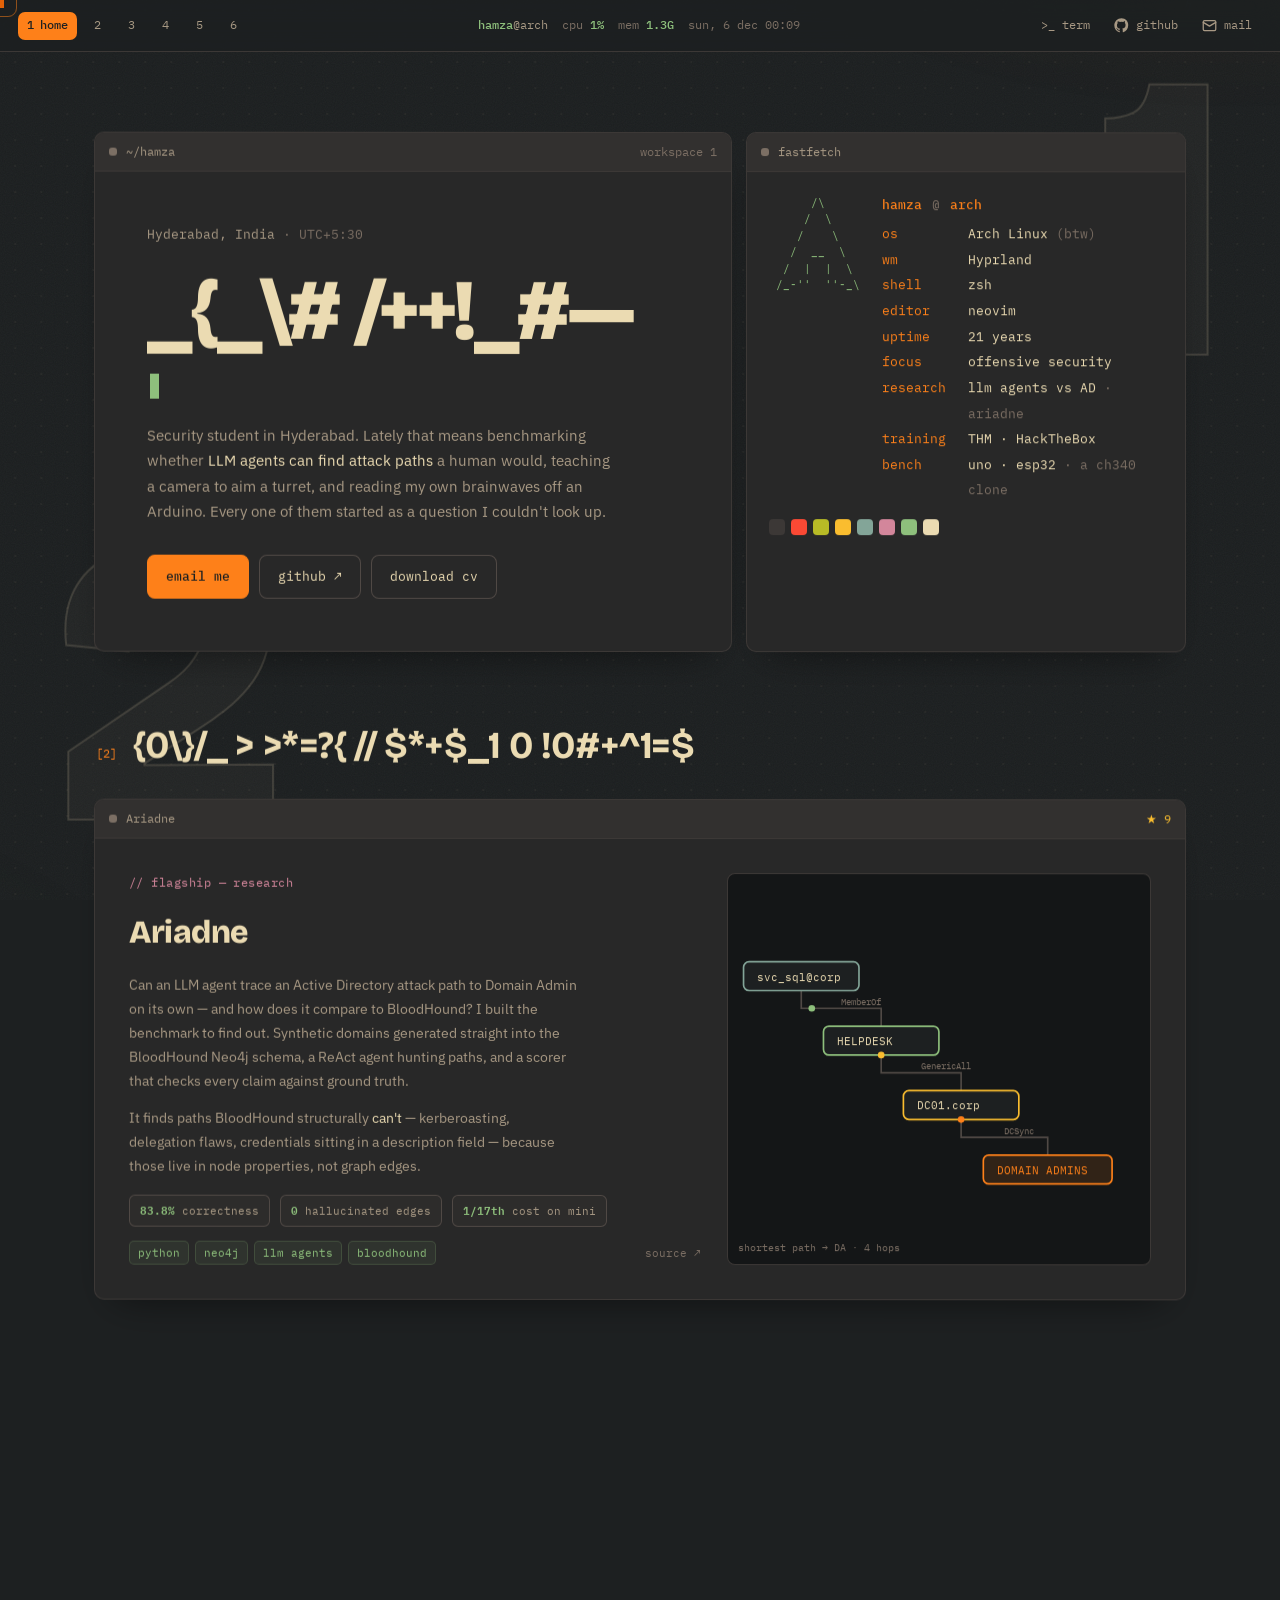
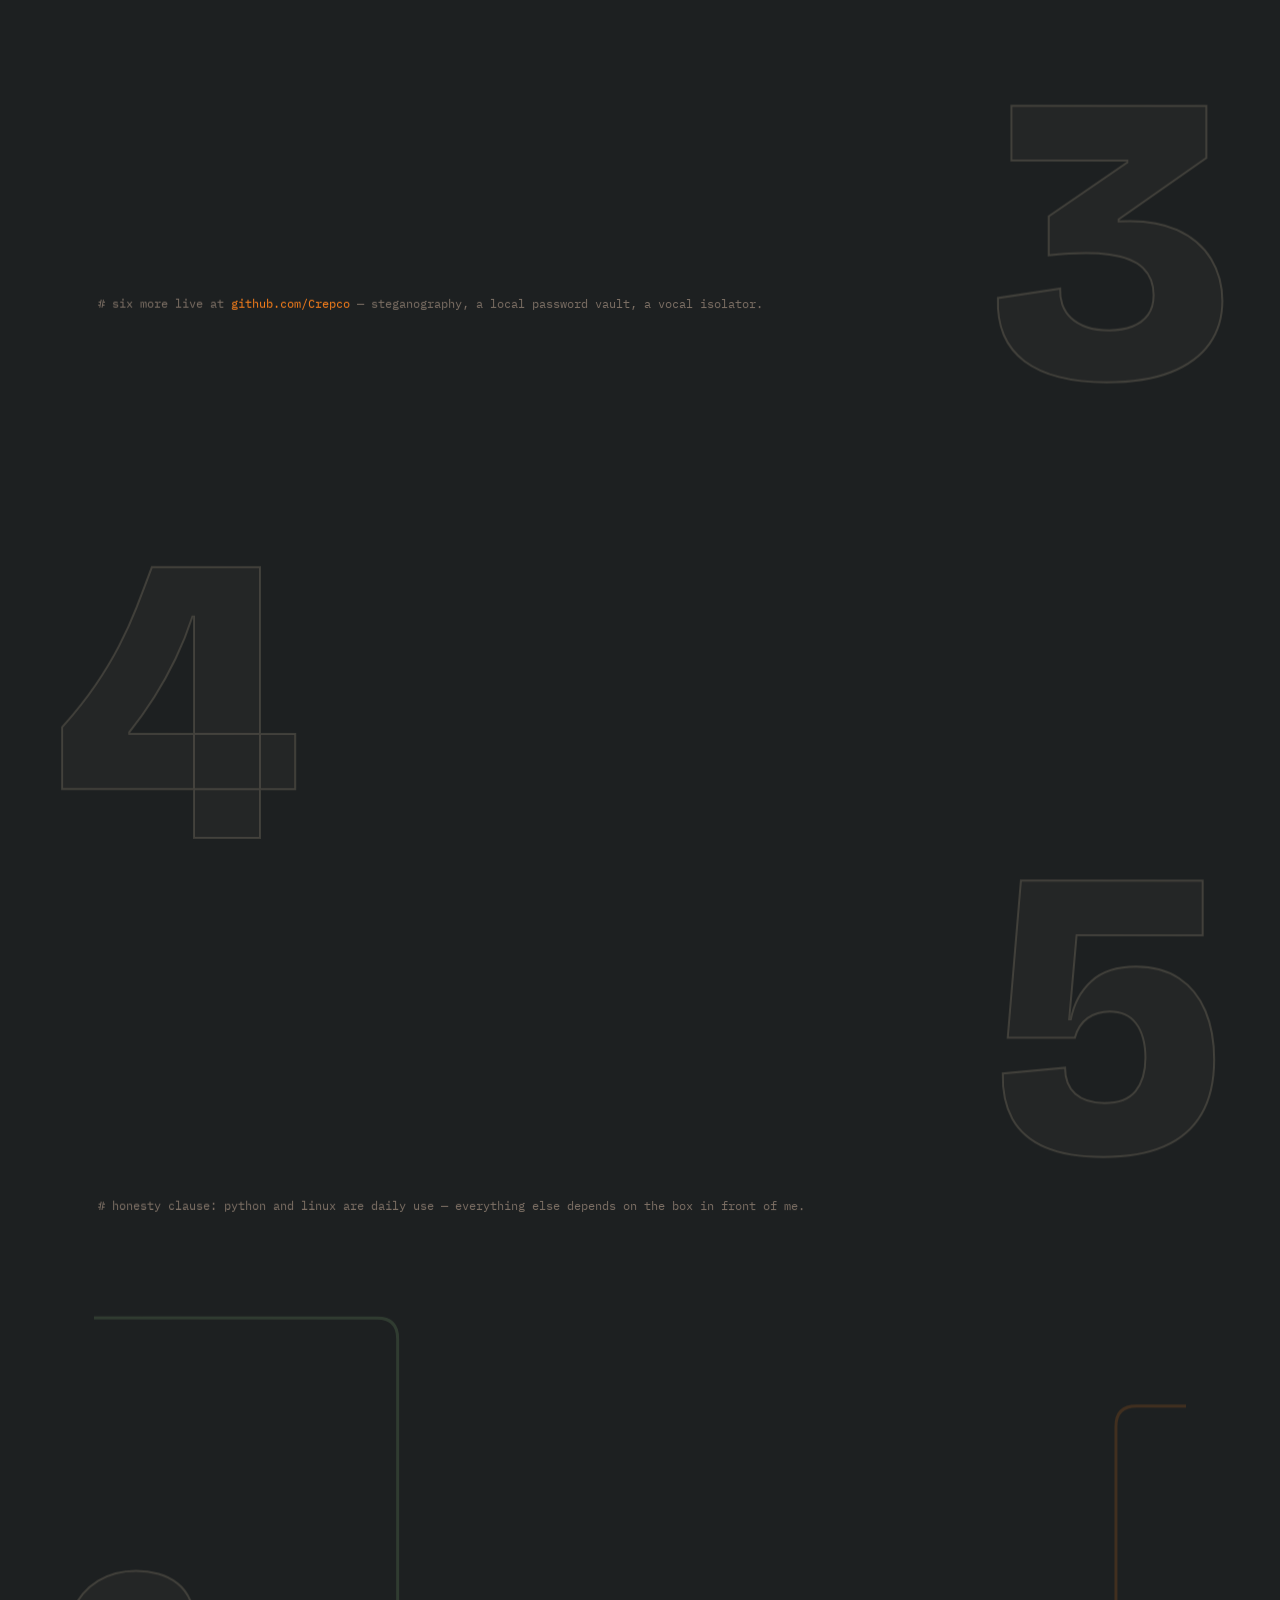
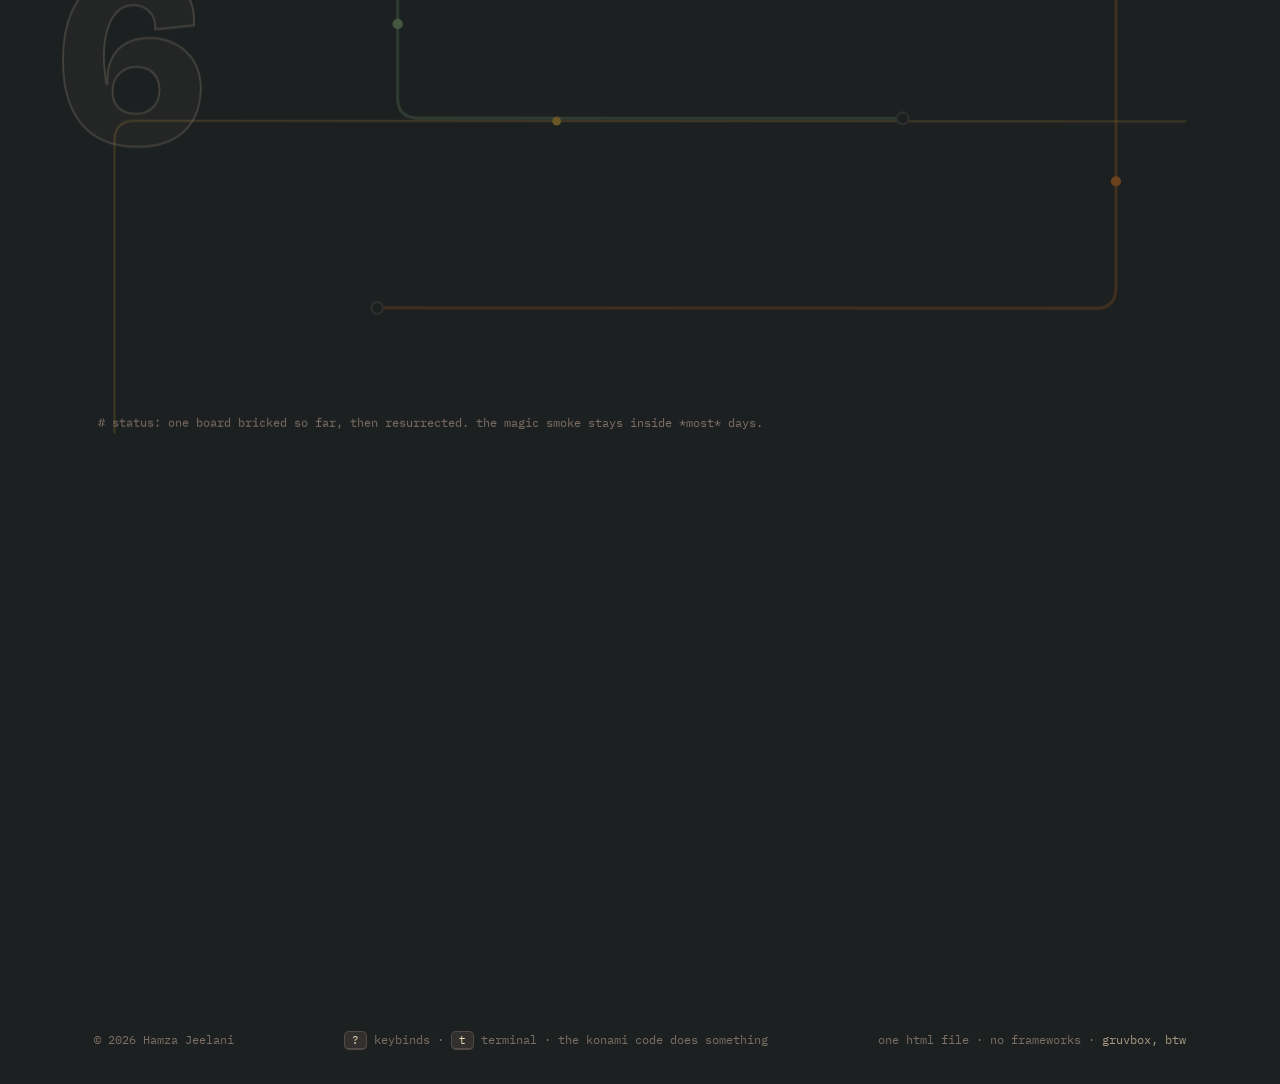
==== commit bc9e4559: "Rewrite about section around research-driven work" ====
--- a/index.html
+++ b/index.html
@@ -1126,8 +1126,9 @@
           <p>
             Most of what I make starts as a personal itch: playlists I wanted
             offline, credentials I didn't want in someone's cloud, a desktop that
-            had to look exactly right. I'm a CSE student now, working toward
-            security research full-time.
+            had to look exactly right. The itches got bigger. Now they look like
+            <strong>"nobody has actually measured whether an LLM can do this"</strong>,
+            and I spend a month building the benchmark to find out.
           </p>
           <blockquote class="creed">
             <span class="q">"</span>Read the source. Understand the system.
@@ -1139,9 +1140,10 @@
         <div class="titlebar"><span class="wdot"></span>right now</div>
         <div class="pad">
           <ul>
-            <li><b>Active Directory</b> — enumeration and attack paths</li>
+            <li><b>LLM agents + security</b> — can they reason about attack graphs?</li>
+            <li><b>Active Directory</b> — BloodHound, kerberoasting, delegation</li>
+            <li><b>Computer vision</b> — detection, tracking, embeddings on live video</li>
             <li><b>Web exploitation</b> — OWASP Top 10, Burp workflows</li>
-            <li><b>Network analysis</b> — Wireshark, packet-level debugging</li>
             <li><b>CTFs</b> — grinding boxes on TryHackMe &amp; HackTheBox</li>
             <li><b>Embedded systems</b> — Arduino, ESP32, UART/I2C, a soldering iron</li>
           </ul>
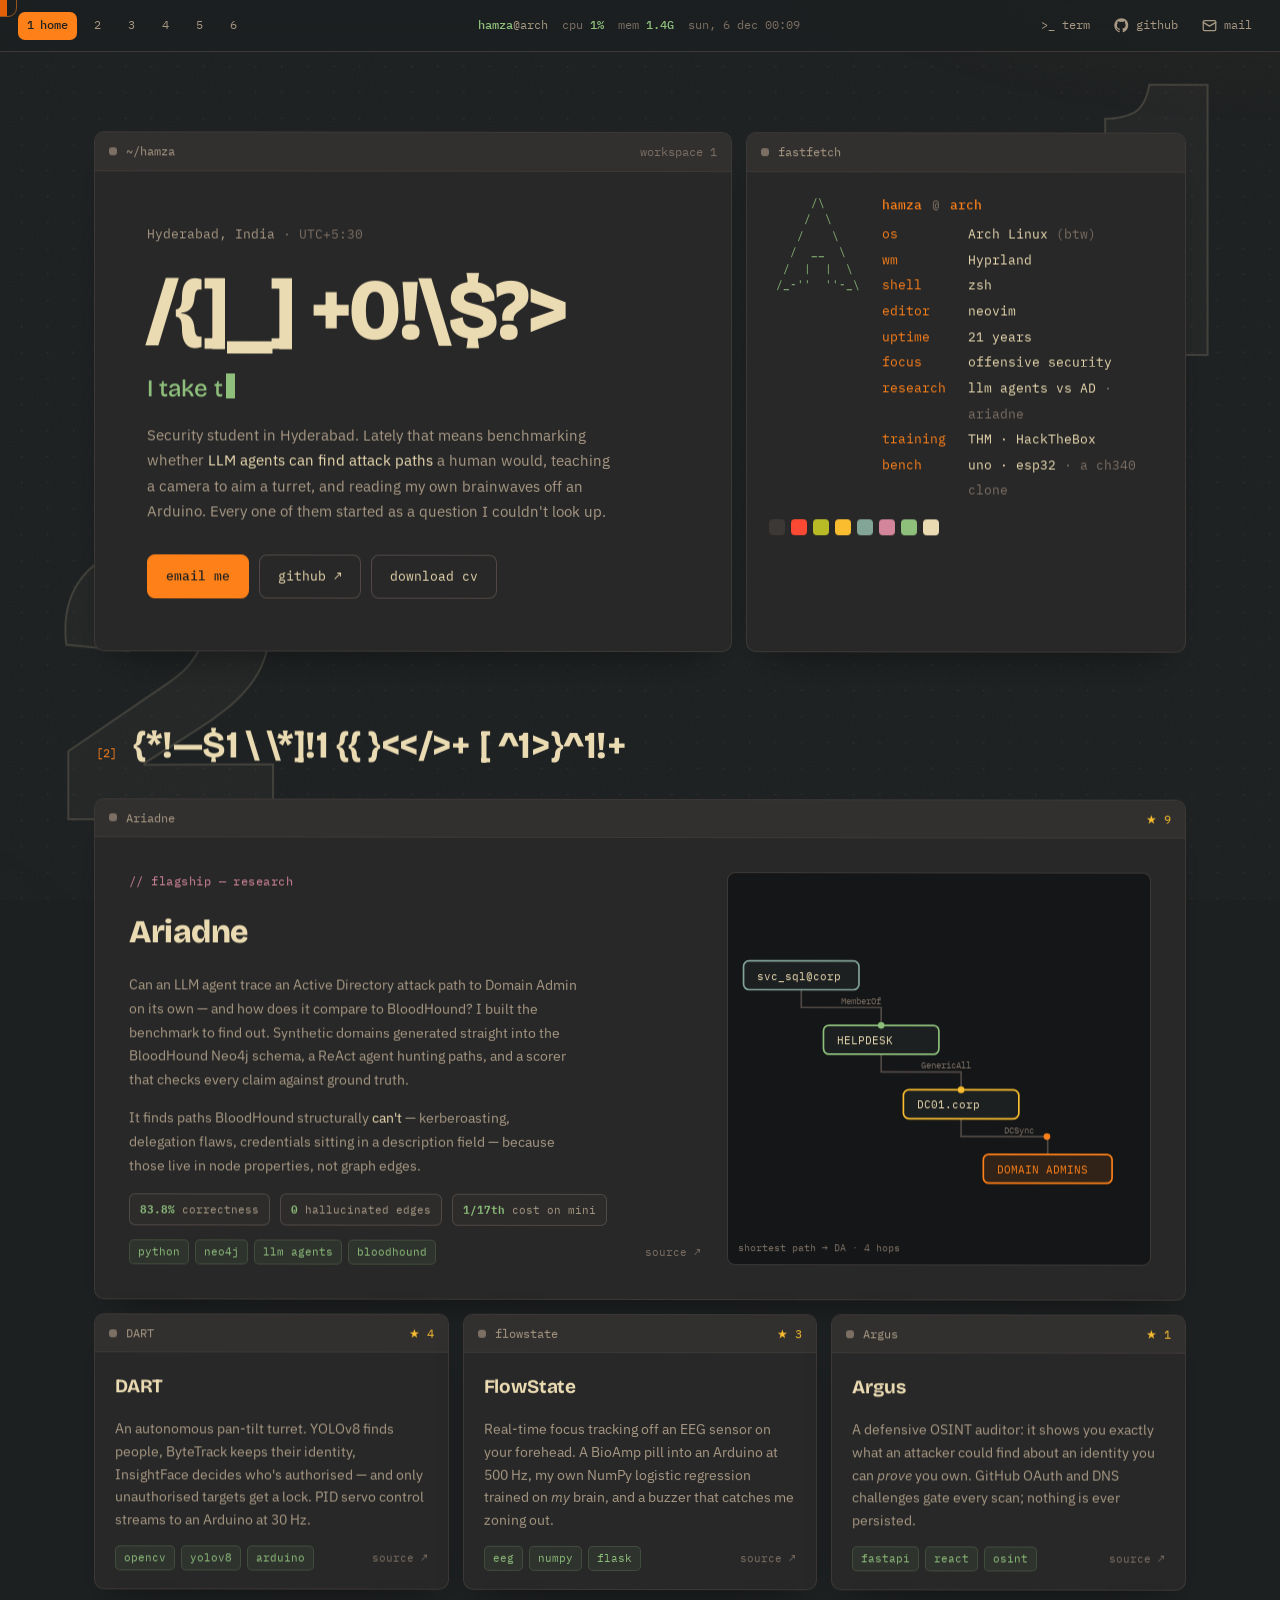
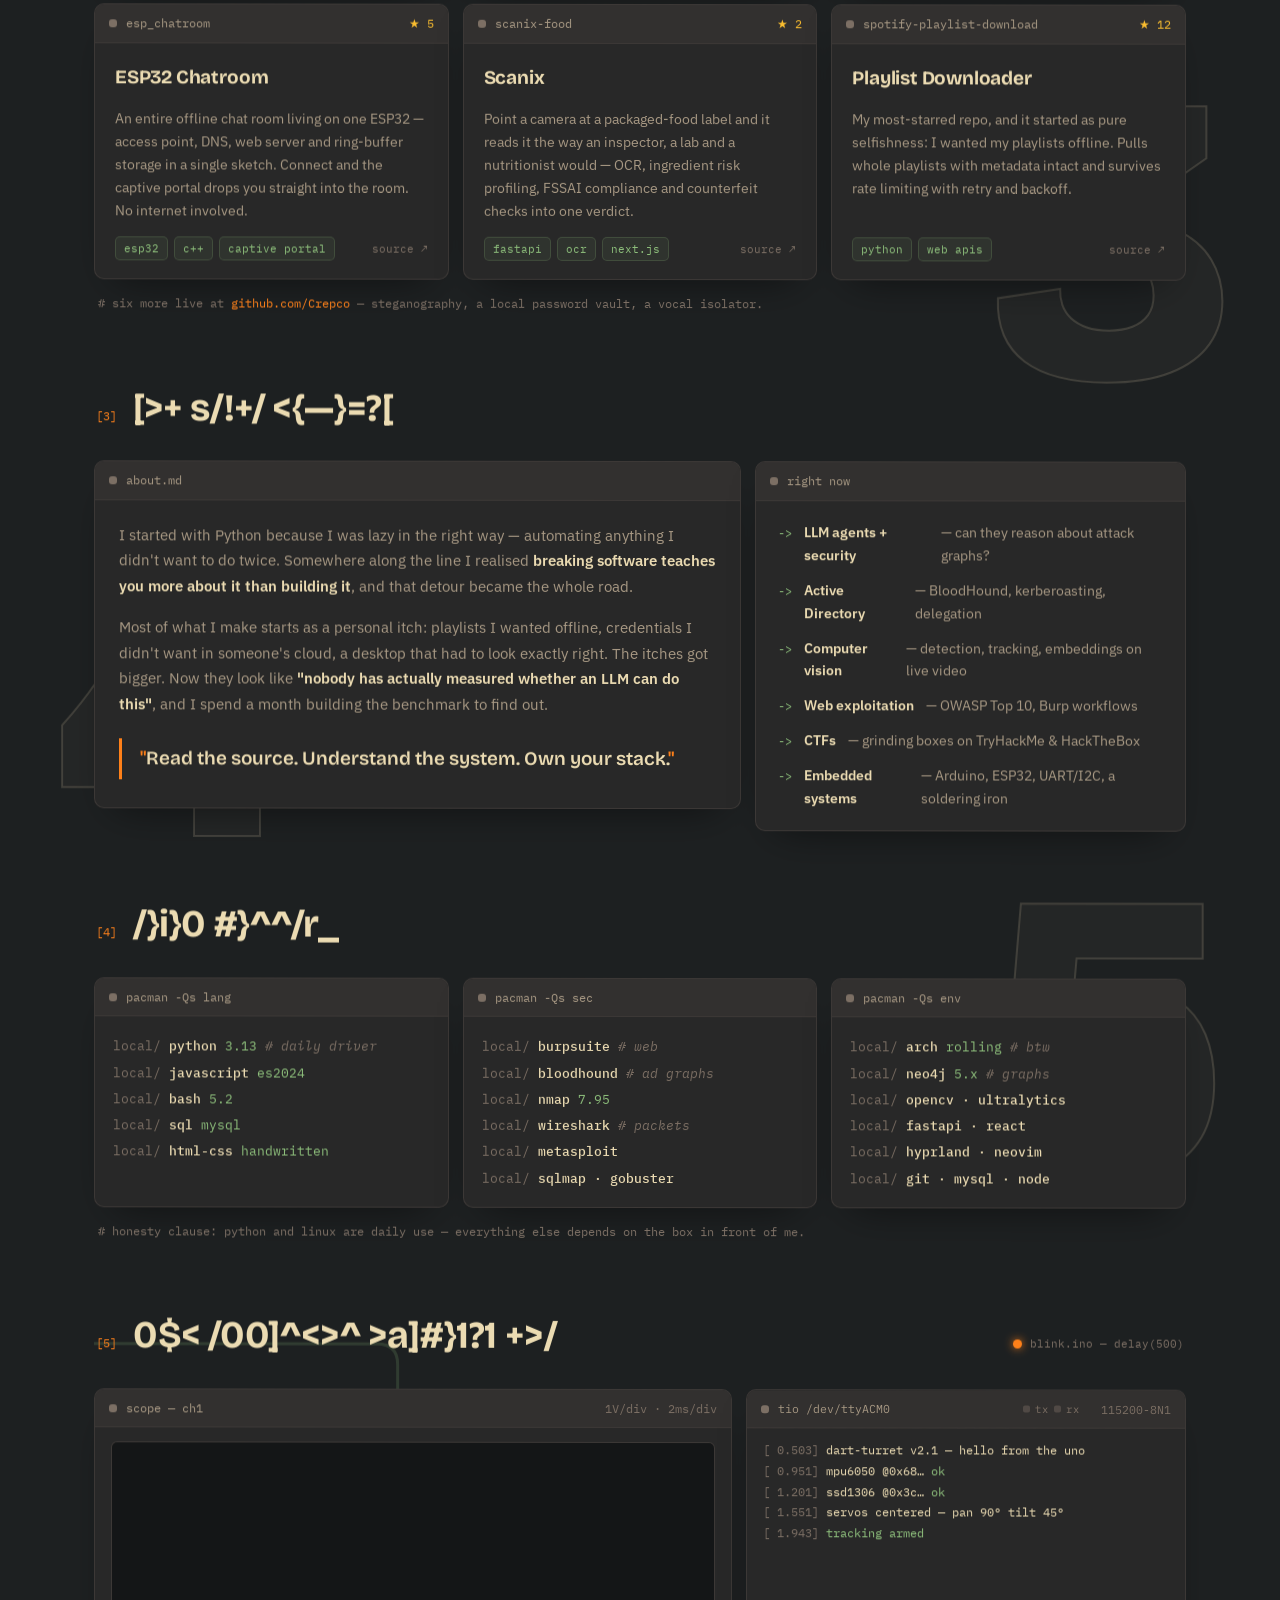
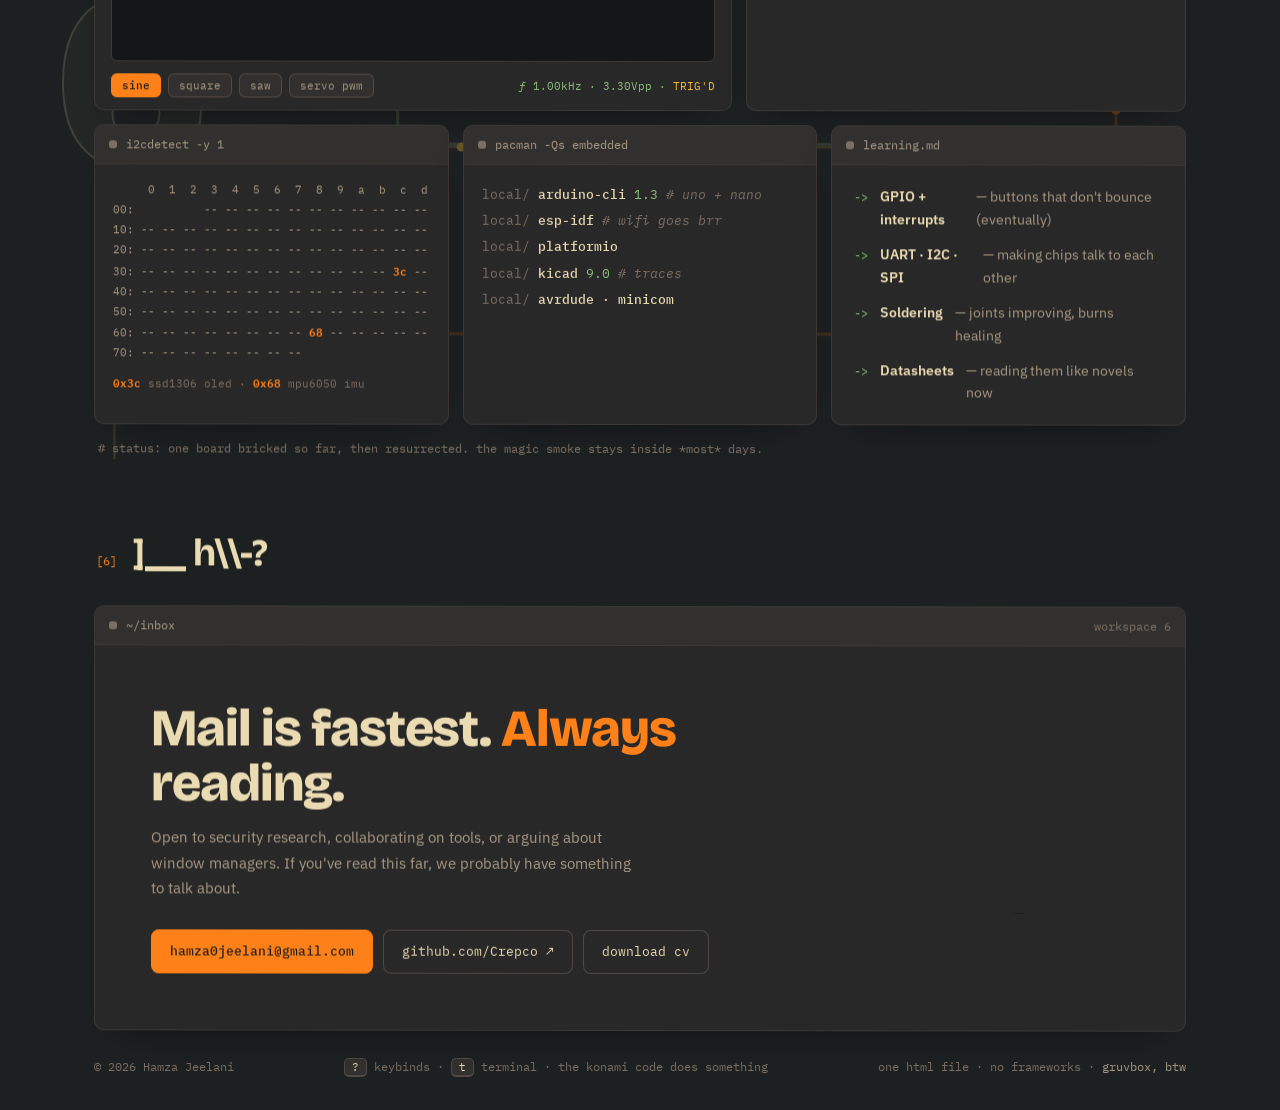
==== commit 7e0c5ccf: "Add neo4j, bloodhound and CV tooling to stack panes" ====
--- a/index.html
+++ b/index.html
@@ -1174,6 +1174,7 @@
         <div class="titlebar"><span class="wdot"></span>pacman -Qs sec</div>
         <div class="pad">
           <div class="ln"><span class="repo">local/</span><span class="pkg">burpsuite</span><span class="note"># web</span></div>
+          <div class="ln"><span class="repo">local/</span><span class="pkg">bloodhound</span><span class="note"># ad graphs</span></div>
           <div class="ln"><span class="repo">local/</span><span class="pkg">nmap</span><span class="ver">7.95</span></div>
           <div class="ln"><span class="repo">local/</span><span class="pkg">wireshark</span><span class="note"># packets</span></div>
           <div class="ln"><span class="repo">local/</span><span class="pkg">metasploit</span></div>
@@ -1184,10 +1185,11 @@
         <div class="titlebar"><span class="wdot"></span>pacman -Qs env</div>
         <div class="pad">
           <div class="ln"><span class="repo">local/</span><span class="pkg">arch</span><span class="ver">rolling</span><span class="note"># btw</span></div>
-          <div class="ln"><span class="repo">local/</span><span class="pkg">kali</span><span class="note"># for work</span></div>
+          <div class="ln"><span class="repo">local/</span><span class="pkg">neo4j</span><span class="ver">5.x</span><span class="note"># graphs</span></div>
+          <div class="ln"><span class="repo">local/</span><span class="pkg">opencv</span> <span class="pkg" style="margin-left:0">· ultralytics</span></div>
+          <div class="ln"><span class="repo">local/</span><span class="pkg">fastapi</span> <span class="pkg" style="margin-left:0">· react</span></div>
           <div class="ln"><span class="repo">local/</span><span class="pkg">hyprland</span> <span class="pkg" style="margin-left:0">· neovim</span></div>
-          <div class="ln"><span class="repo">local/</span><span class="pkg">git</span> <span class="pkg" style="margin-left:0">· django</span> <span class="pkg" style="margin-left:0">· react</span></div>
-          <div class="ln"><span class="repo">local/</span><span class="pkg">mysql</span> <span class="pkg" style="margin-left:0">· node</span></div>
+          <div class="ln"><span class="repo">local/</span><span class="pkg">git</span> <span class="pkg" style="margin-left:0">· mysql</span> <span class="pkg" style="margin-left:0">· node</span></div>
         </div>
       </div>
     </div>
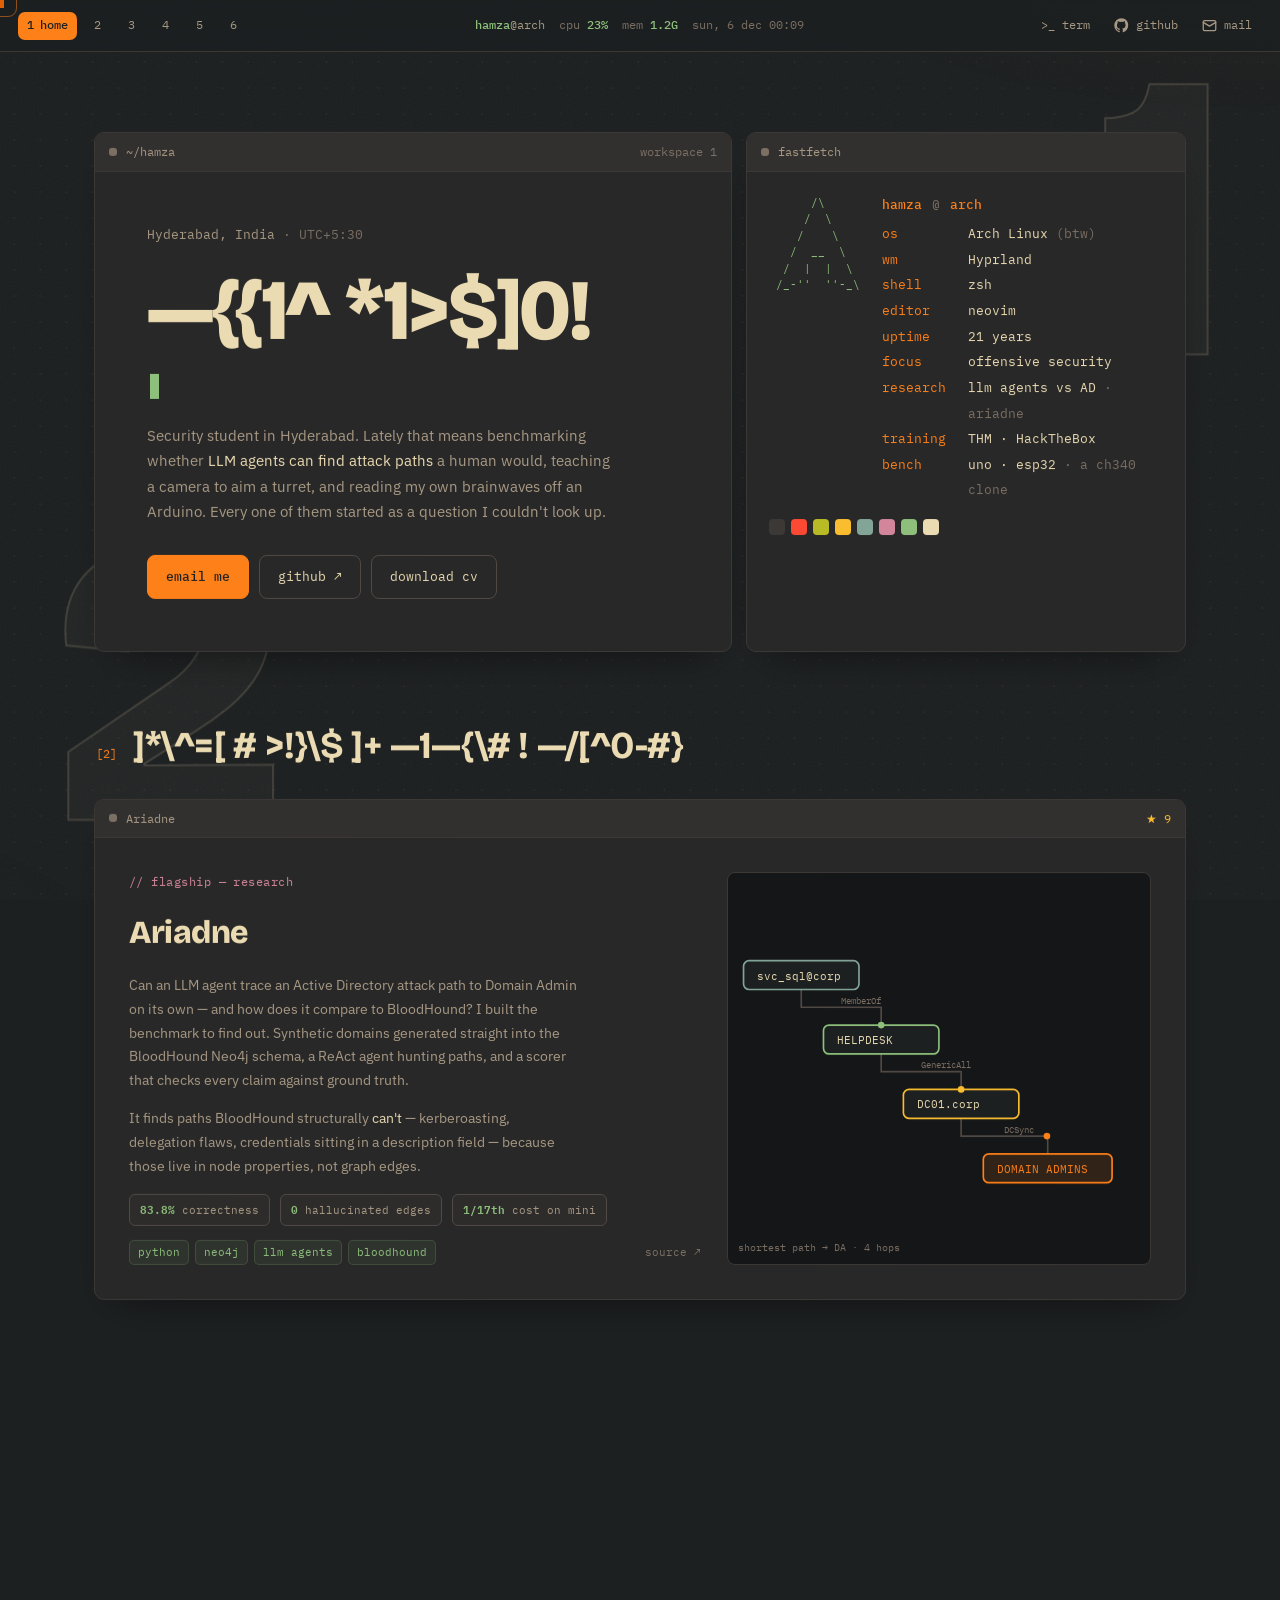
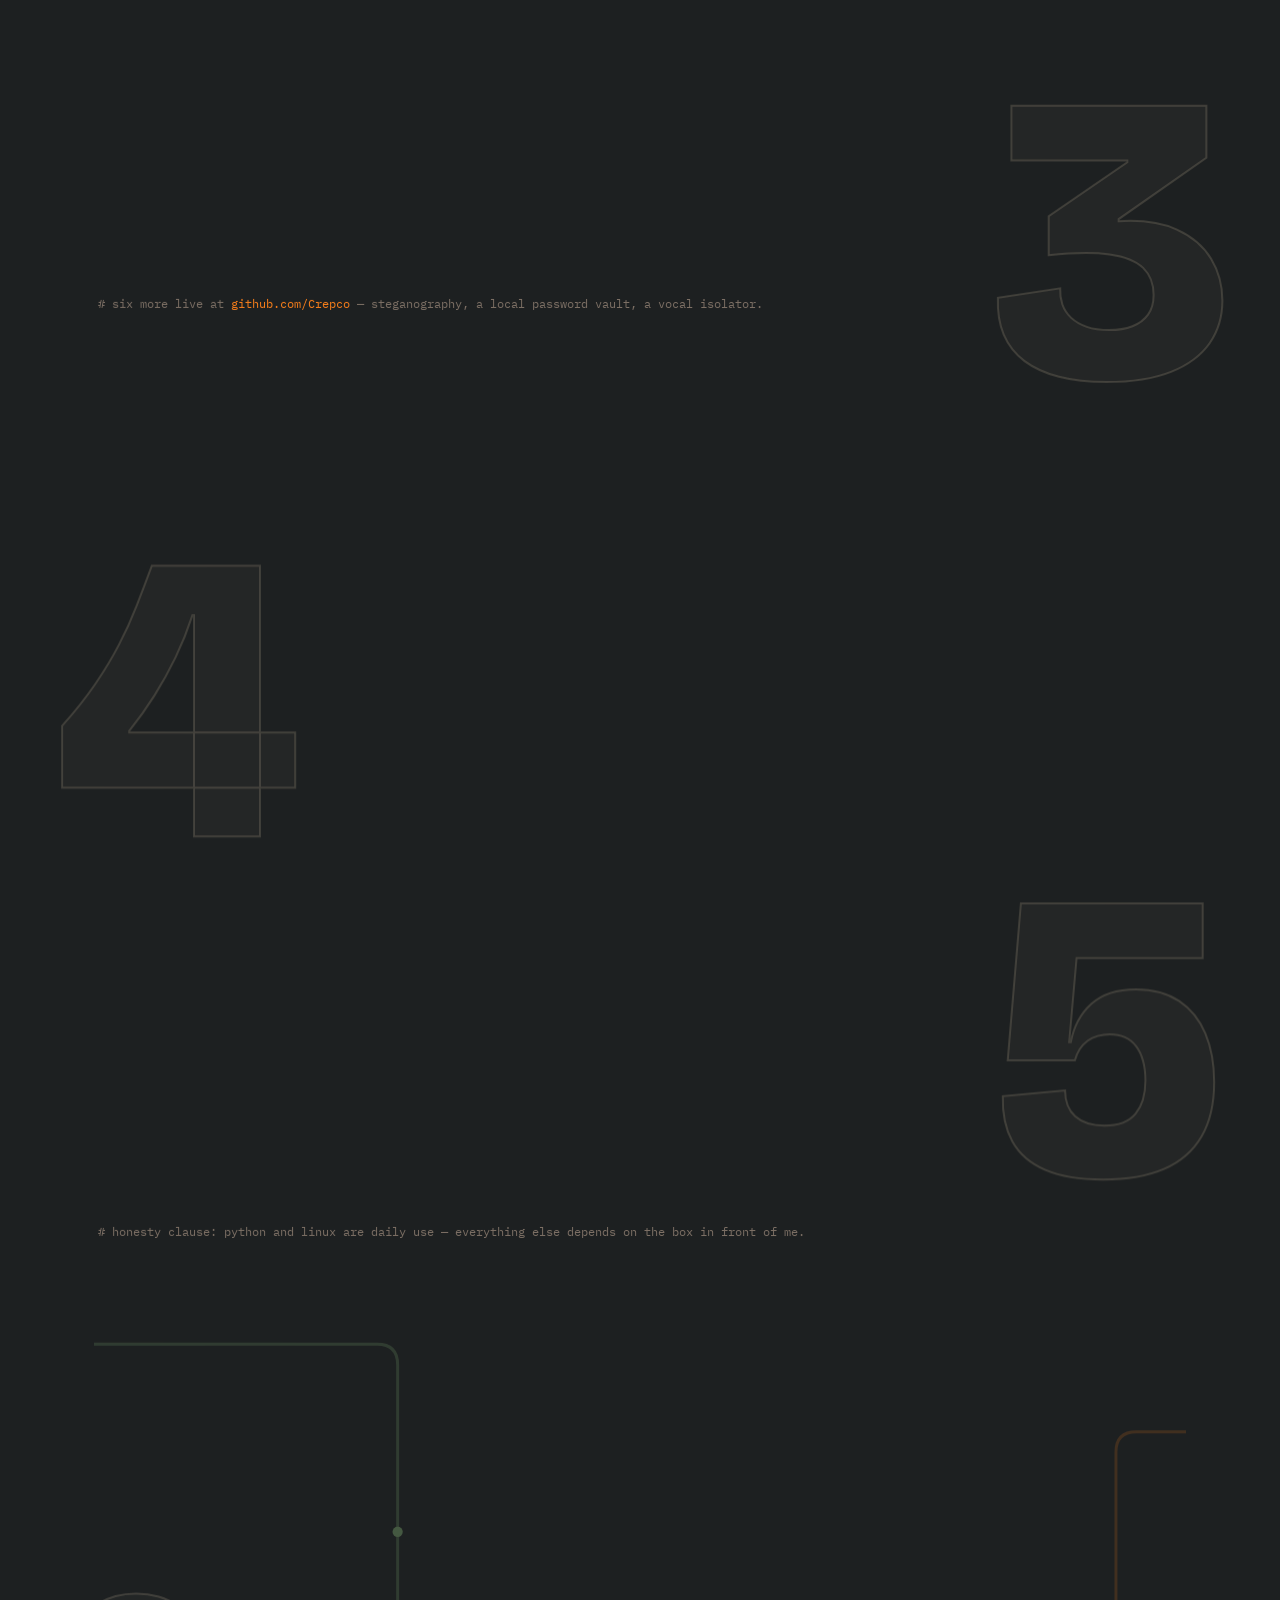
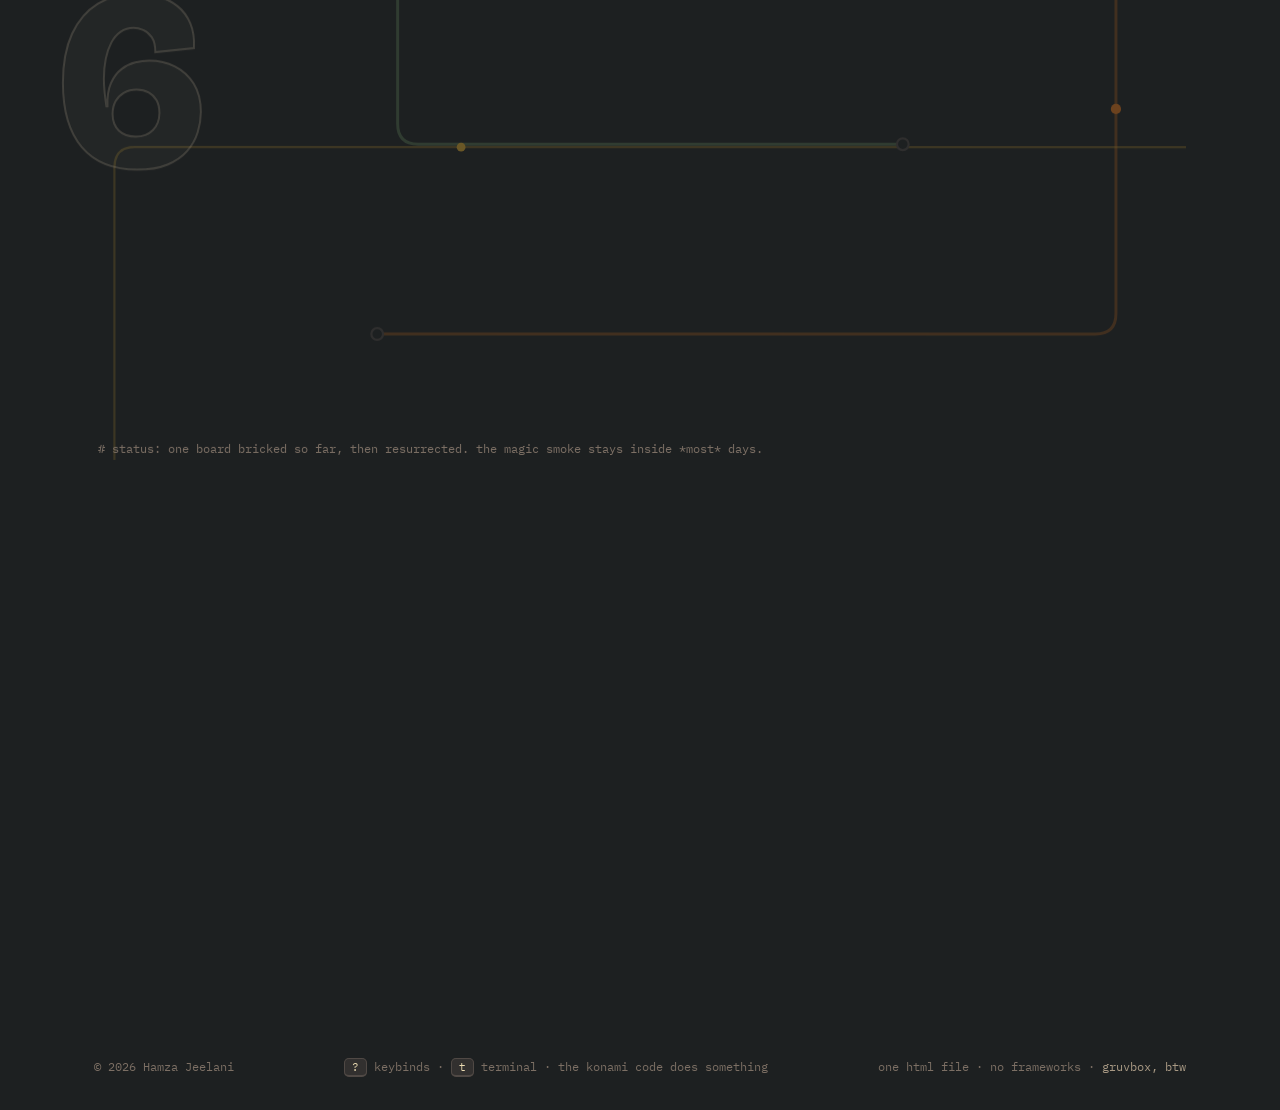
==== commit b746d7fb: "Add ariadne, projects and bloodhound commands to terminal" ====
--- a/index.html
+++ b/index.html
@@ -1921,6 +1921,43 @@
     '<span class="dim">[ 4243.108]</span> dart-turret: pan-tilt online, tracking armed',
   ].join('\n');
 
+  /* the flagship, replayed one reasoning step at a time */
+  const ariadne = () => {
+    if (busy) return; busy = true;
+    const steps = [
+      '<span class="dim">neo4j://localhost:7687 — connected (read-only txn)</span>',
+      '<span class="dim">domain: corp.local · 412 nodes · 1180 edges</span>',
+      '',
+      '<span class="o">thought</span> start is svc_sql@corp.local. enumerate outbound edges.',
+      '<span class="o">action</span> <span class="dim">query_edges(node="svc_sql@corp.local")</span>',
+      '<span class="dim">obs   </span> MemberOf → HELPDESK',
+      '<span class="o">thought</span> HELPDESK is not privileged on its own. keep walking.',
+      '<span class="o">action</span> <span class="dim">query_edges(node="HELPDESK")</span>',
+      '<span class="dim">obs   </span> GenericAll → DC01.corp.local',
+      '<span class="o">thought</span> GenericAll on a domain controller implies DCSync.',
+      '<span class="o">action</span> <span class="dim">verify_path([svc_sql, HELPDESK, DC01, DOMAIN ADMINS])</span>',
+      '<span class="ok">obs    path verified — every edge exists in the graph</span>',
+      '',
+      '<span class="ok big">PATH FOUND</span> <span class="dim">4 hops</span>',
+      'svc_sql <span class="dim">→</span> HELPDESK <span class="dim">→</span> DC01 <span class="dim">→</span> <span class="o">DOMAIN ADMINS</span>',
+      '',
+      '<span class="dim">bloodhound found this one too. it missed the kerberoastable</span>',
+      '<span class="dim">svc_backup with its password sitting in a description field —</span>',
+      '<span class="dim">that path lives in node properties, not edges.</span>',
+    ];
+    let i = 0;
+    const iv = setInterval(() => {
+      if (i >= steps.length) {
+        clearInterval(iv); busy = false;
+        window.__burst?.(innerWidth / 2, innerHeight / 3, 30, 1.4);
+        print('<span class="dim">full benchmark:</span> <span class="o">github.com/Crepco/Ariadne</span>');
+        return;
+      }
+      print(steps[i] || '&nbsp;');
+      i++;
+    }, 230);
+  };
+
   const hollywood = () => {
     if (busy) return; busy = true;
     print('<span class="warn">[hollywood] initiating completely real intrusion…</span>');
@@ -2030,6 +2067,8 @@
           '<span class="o">cat</span> <span class="dim">&lt;file&gt;</span>      read a file\n' +
           '<span class="o">neofetch</span>        flex\n' +
           '<span class="o">open</span> <span class="dim">&lt;ws&gt;</span>       jump: home projects about stack lab contact\n' +
+          '<span class="o">projects</span>        what i&#39;ve been building\n' +
+          '<span class="o">ariadne</span>         watch an agent walk an AD attack path\n' +
           '<span class="o">hack</span>            hollywood mode\n' +
           '<span class="o">i2cdetect dmesg tio</span> bench diagnostics\n' +
           '<span class="o">matrix</span>          crank the rain\n' +
@@ -2053,6 +2092,18 @@
         return void print(`<span class="dim">dispatch workspace</span> ${id}`);
       }
       case 'hack': return void hollywood();
+      case 'ariadne': return void ariadne();
+      case 'bloodhound':
+        return void print('bloodhound: <span class="dim">sure, but try</span> <span class="o">ariadne</span> <span class="dim">— i benchmarked one against the other.</span>');
+      case 'projects': case 'repos':
+        return void print(
+          '<span class="o">Ariadne</span>       llm agents vs bloodhound on AD attack paths\n' +
+          '<span class="o">DART</span>          vision-guided pan-tilt turret\n' +
+          '<span class="o">flowstate</span>     eeg focus tracking off an arduino\n' +
+          '<span class="o">Argus</span>         defensive osint exposure auditor\n' +
+          '<span class="o">esp_chatroom</span>  offline chat room on one esp32\n' +
+          '<span class="o">scanix-food</span>   food label intelligence, ocr → verdict\n' +
+          '<span class="dim">open &lt;name&gt; won&#39;t work here — they live on github.com/Crepco</span>');
       case 'matrix': {
         const on = document.documentElement.classList.toggle('rave');
         return void print(on ? '<span class="ok">wake up, neo…</span>' : '<span class="dim">rain reduced to a drizzle.</span>');
@@ -2101,7 +2152,7 @@
     exec(line);
   };
 
-  const NAMES = ['help', 'ls', 'cat', 'neofetch', 'open', 'hack', 'matrix', 'crt', 'clear', 'whoami', 'exit', 'sudo', 'reboot', 'history', 'echo', 'pwd', 'uname', 'date', 'konami', 'i2cdetect', 'dmesg', 'tio', 'arduino-cli'];
+  const NAMES = ['help', 'ls', 'cat', 'neofetch', 'open', 'hack', 'matrix', 'crt', 'clear', 'whoami', 'exit', 'sudo', 'reboot', 'history', 'echo', 'pwd', 'uname', 'date', 'konami', 'i2cdetect', 'dmesg', 'tio', 'arduino-cli', 'ariadne', 'projects', 'bloodhound'];
   input.addEventListener('keydown', (e) => {
     e.stopPropagation();
     if (e.key === 'Enter') { const v = input.value; input.value = ''; run(v); }
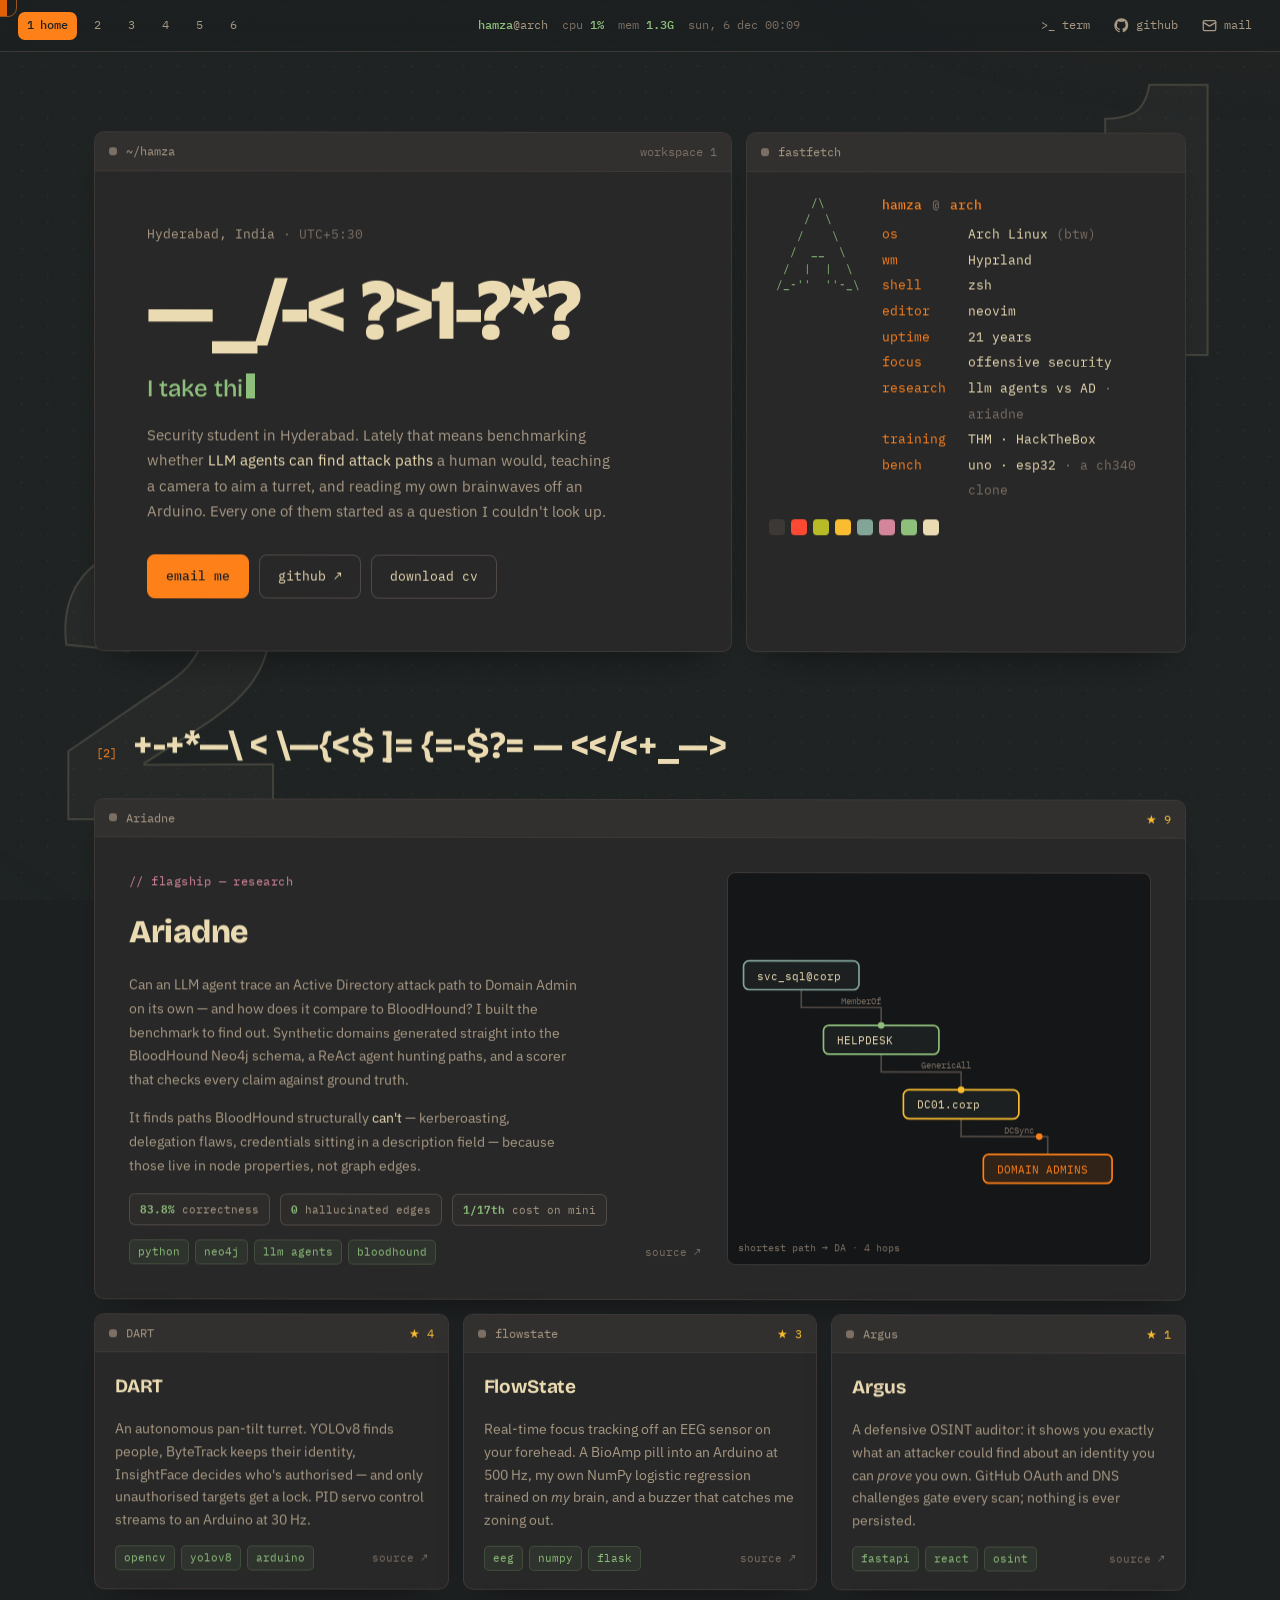
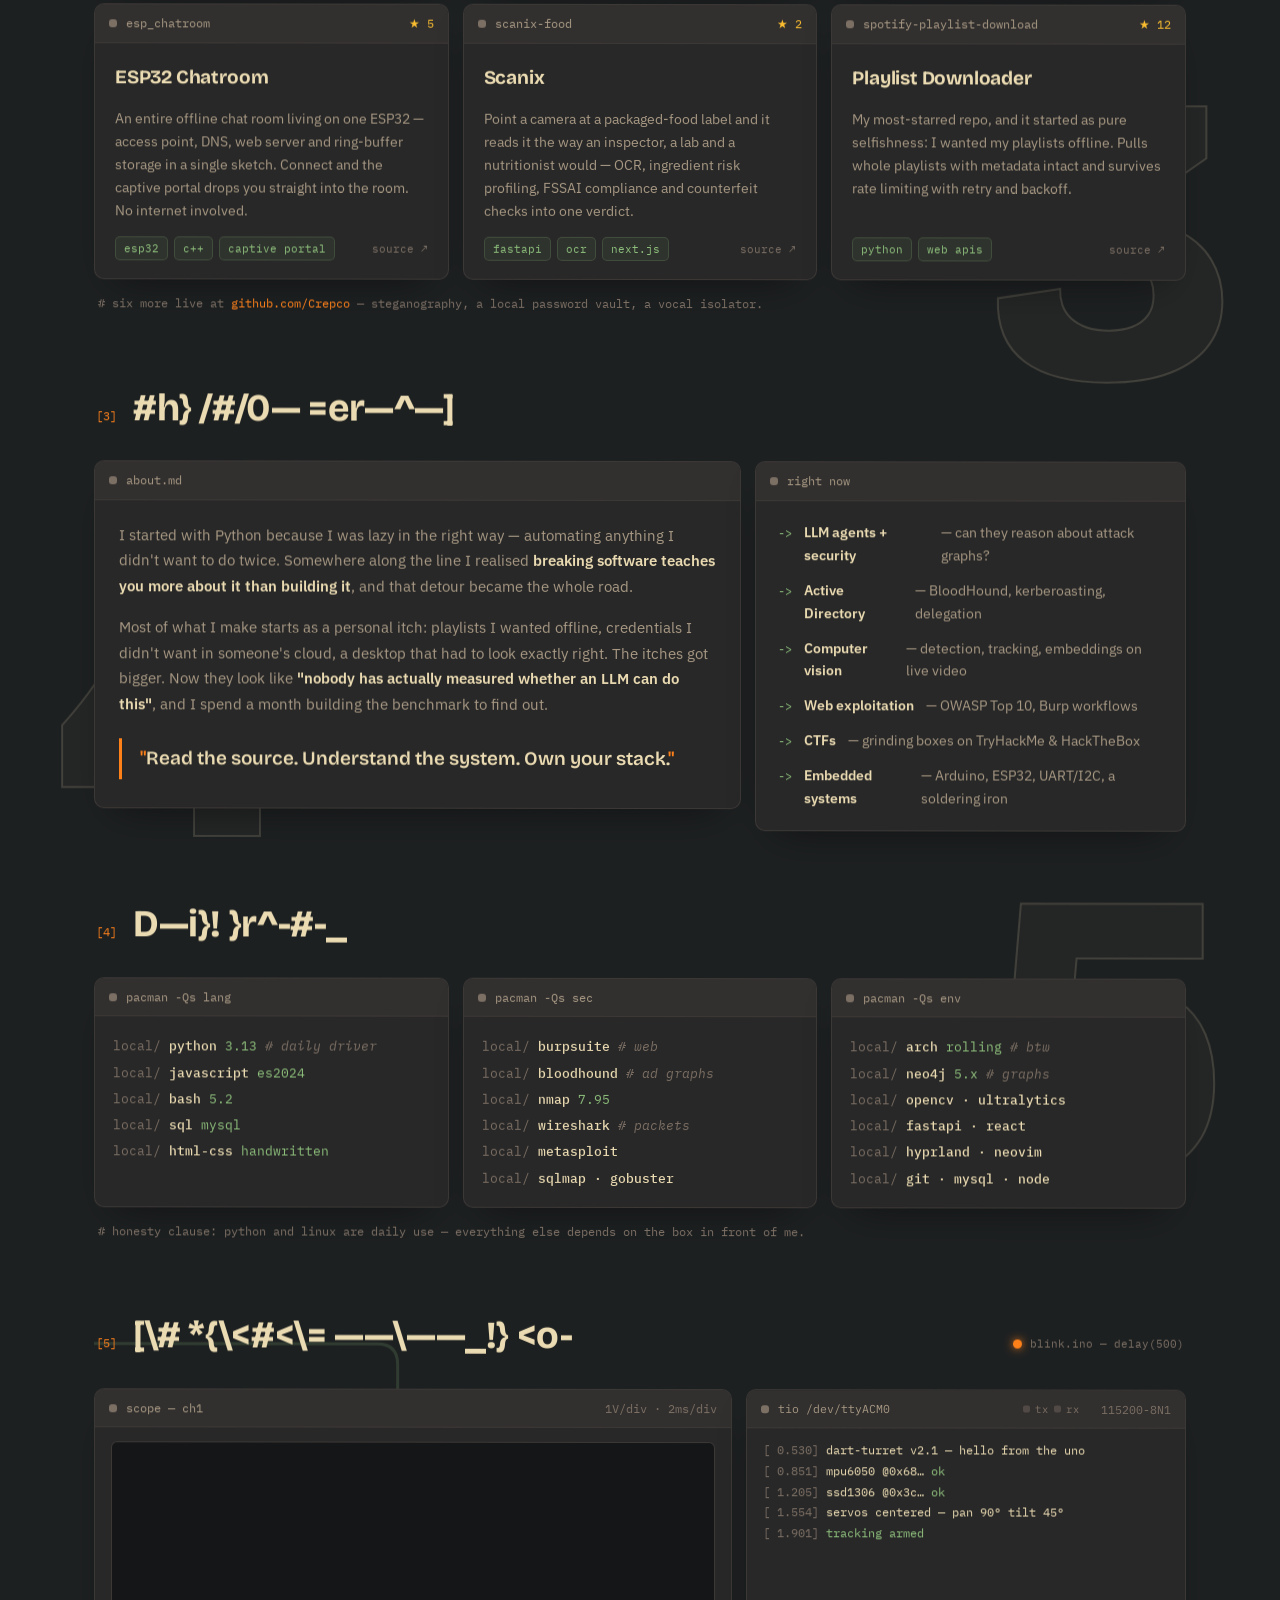
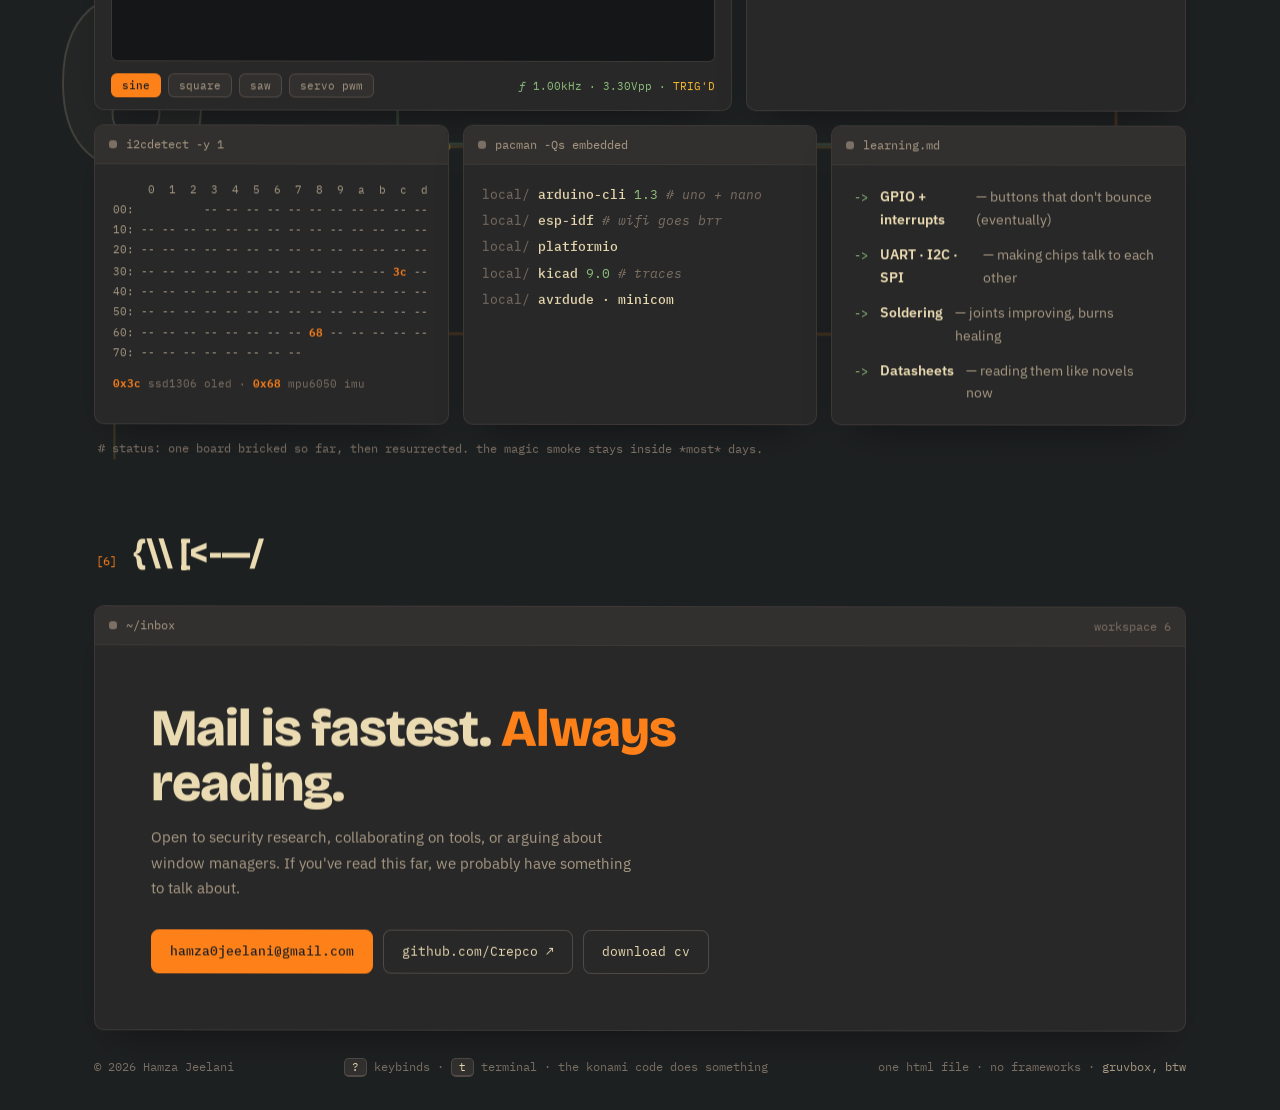
==== commit 20112a82: "Add research.md to terminal filesystem and refresh page metadata" ====
--- a/index.html
+++ b/index.html
@@ -4,8 +4,8 @@
 <meta charset="UTF-8">
 <meta name="viewport" content="width=device-width, initial-scale=1.0">
 <title>Hamza Jeelani — security &amp; systems</title>
-<meta name="description" content="Hamza Jeelani — security student and Python tinkerer from Hyderabad. CTF boxes, tools I actually needed, and a permanently unfinished Hyprland config.">
-<meta property="og:description" content="Security student and Python tinkerer.">
+<meta name="description" content="Hamza Jeelani — security student from Hyderabad. LLM agents against Active Directory attack paths, a vision-guided turret, EEG focus tracking, and a permanently unfinished Hyprland config.">
+<meta property="og:description" content="Security student. LLM agents vs Active Directory, computer vision, and hardware that occasionally works.">
 <meta name="theme-color" content="#282828">
 <link rel="icon" type="image/svg+xml" href="./favicon.svg">
 <link rel="preconnect" href="https://fonts.googleapis.com">
@@ -1549,6 +1549,7 @@
     '<span class="fail">[FAILED]</span> Started <span class="svc">sleep-schedule.service</span> — see journalctl',
     ok + 'Started <span class="svc">caffeine.daemon</span> instead',
     ok + 'Mounted <span class="svc">~/ctf-boxes</span>',
+    ok + 'Started <span class="svc">neo4j.service</span> — 412 nodes, 1180 edges loaded',
     ok + 'Attached <span class="svc">ch341-uart</span> on <span class="svc">ttyUSB0</span> — turret online',
     ok + 'Reached target <span class="svc">Graphical Interface</span>',
     '',
@@ -1886,6 +1887,7 @@
 
   const FILES = {
     'about.md': 'security student in hyderabad. python first, exploits second,\nsleep a distant third. breaking things politely since the start.',
+    'research.md': 'ariadne — can an llm agent trace an AD attack path to domain\nadmin on its own? benchmarked against bloodhound on synthetic\ndomains. <span class="ok">83.8% correct, zero hallucinated edges.</span>\n<span class="dim">run</span> ariadne <span class="dim">to watch one reason through a path.</span>',
     'creed.txt': '"Read the source. Understand the system. Own your stack."',
     'flag.txt': '<span class="ok">flag{cur10s1ty_p4ys_0ff}</span>\n<span class="dim">nice. mail it to me for bragging rights.</span>',
     '.zshrc': 'alias please="sudo"\nalias yolo="git push --force"\n<span class="dim"># 412 more lines i forgot exist</span>',
@@ -2076,7 +2078,7 @@
           '<span class="o">clear exit</span>      housekeeping\n' +
           '<span class="dim">sudo rm -rf /   do NOT run this</span>');
       case 'ls':
-        return void print('<span class="ok">projects/</span>  <span class="ok">stack/</span>  <span class="ok">lab/</span>  <span class="ok">.config/</span>  about.md  creed.txt  flag.txt  .zshrc');
+        return void print('<span class="ok">projects/</span>  <span class="ok">stack/</span>  <span class="ok">lab/</span>  <span class="ok">.config/</span>  about.md  research.md  creed.txt  flag.txt  .zshrc');
       case 'cat': {
         if (!arg) return void print('cat: missing operand');
         if (arg === '.config' || arg.endsWith('/')) return void print(`cat: ${esc(arg)}: Is a directory`, 'err');
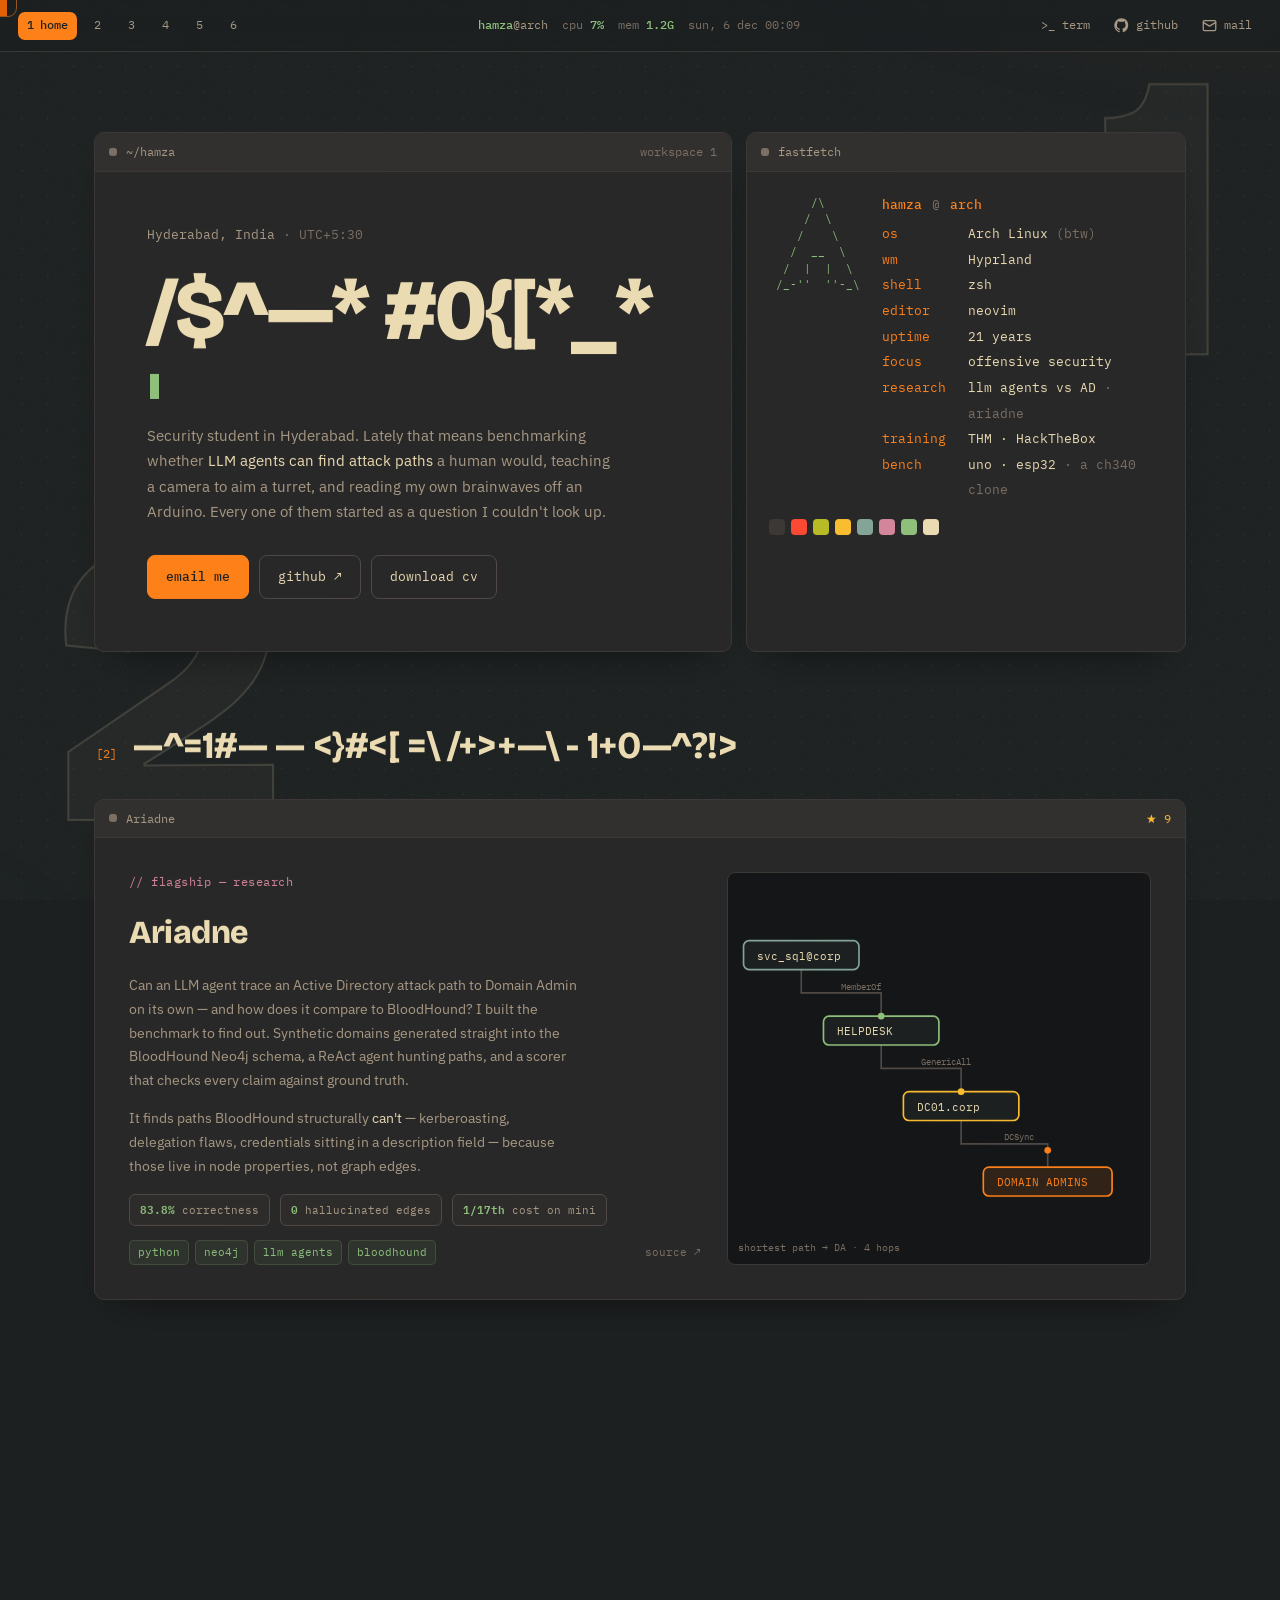
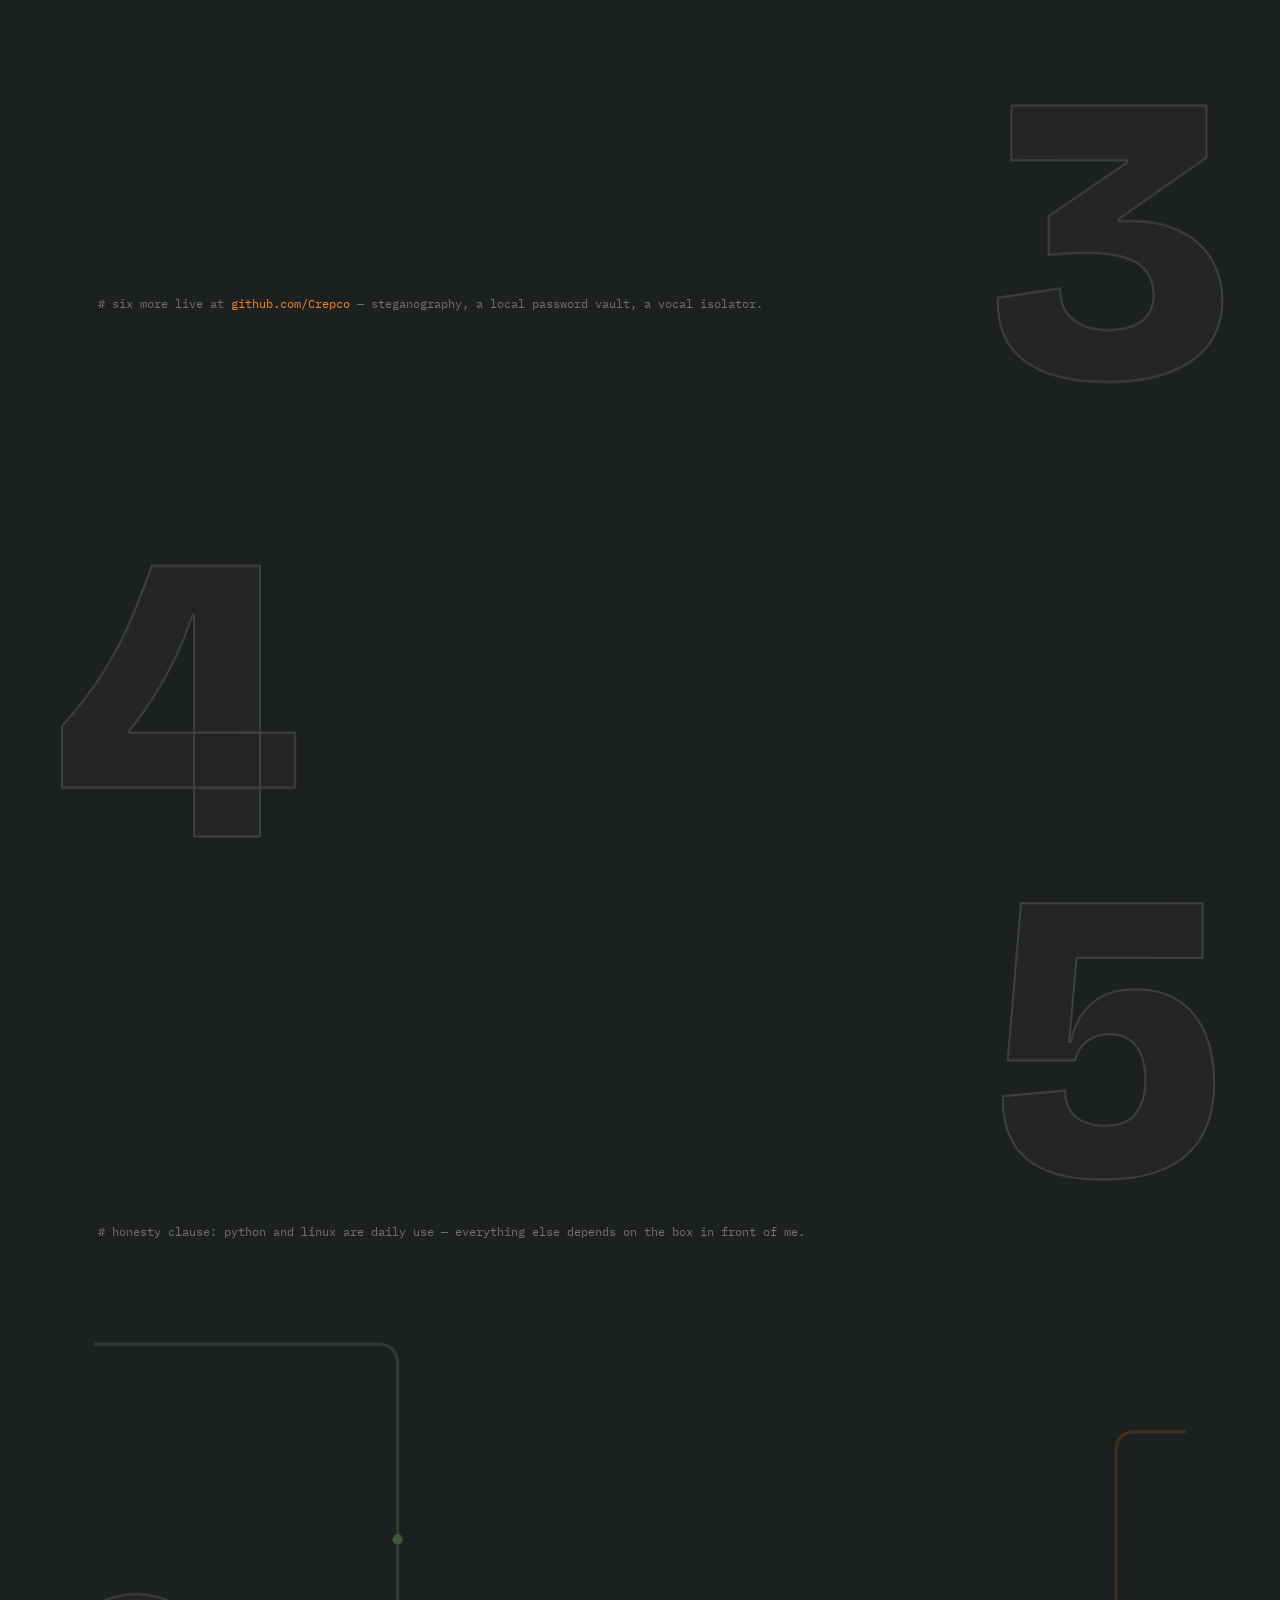
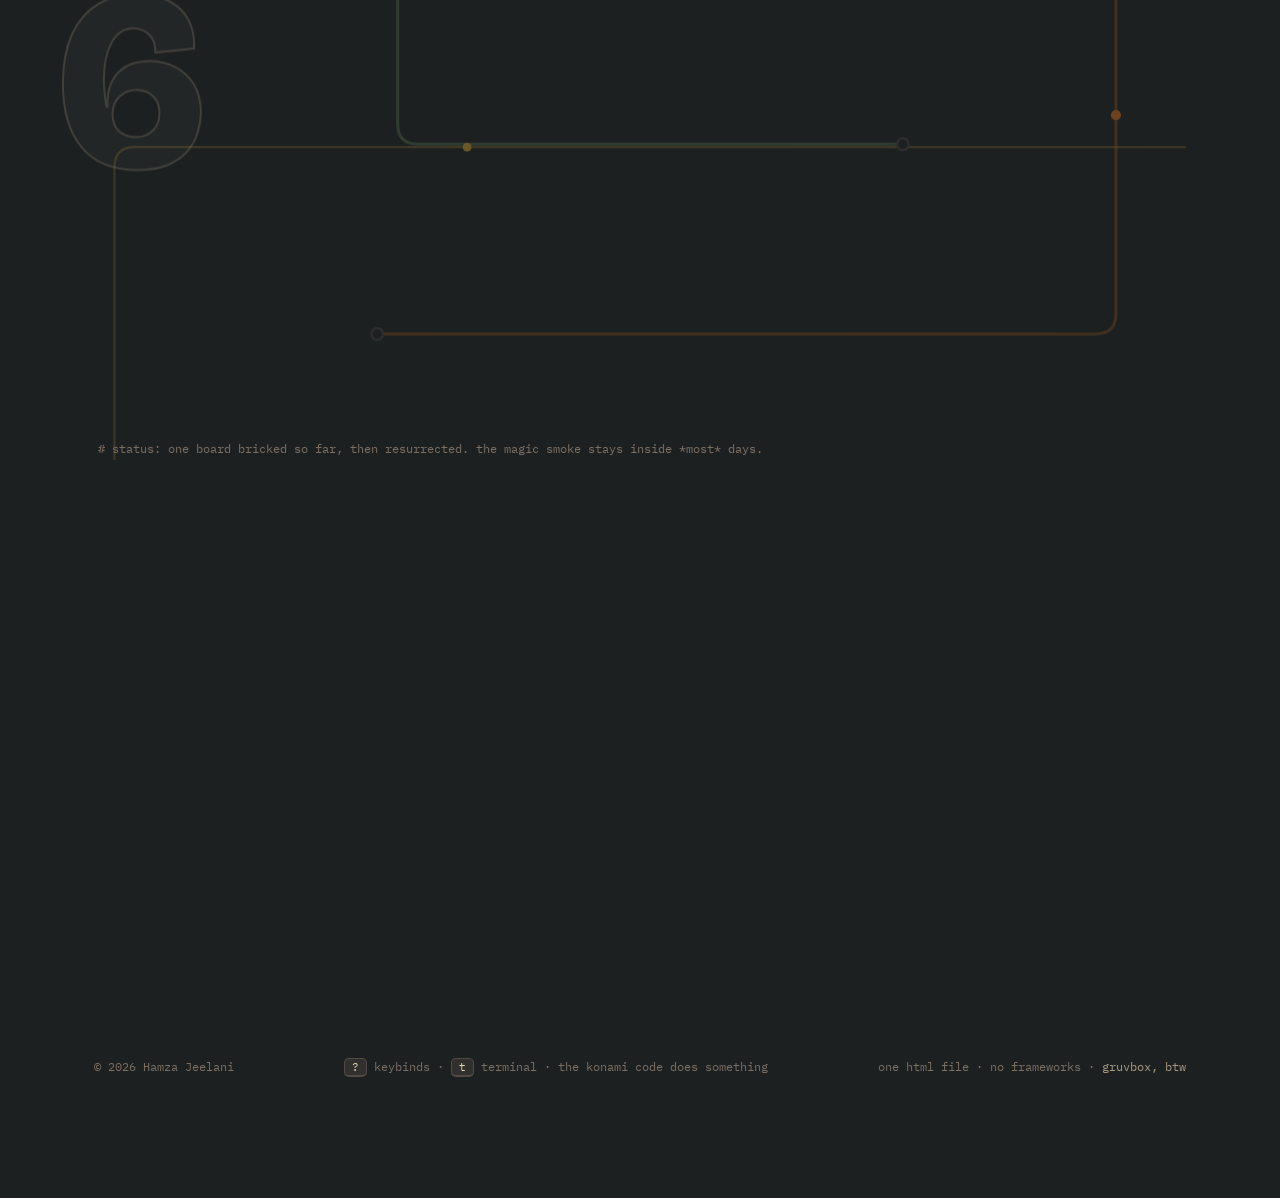
==== commit 7a8c7e40: "Spread attack-path nodes to fill diagram canvas and respect reduced motion" ====
--- a/index.html
+++ b/index.html
@@ -797,7 +797,7 @@
   .blinky { display: none; }
 }
 @media (prefers-reduced-motion: reduce) {
-  .pcb .pulse { display: none; }
+  .pcb .pulse, .feature-viz .pulse { display: none; }
   .blinky i, .scope-read .trig { animation: none; }
 }
 
@@ -968,28 +968,28 @@
             </div>
           </div>
           <div class="feature-viz" aria-hidden="true">
-            <svg viewBox="0 0 380 230" fill="none" preserveAspectRatio="xMidYMid meet">
+            <svg viewBox="0 0 380 254" fill="none" preserveAspectRatio="xMidYMid meet">
               <g stroke="#504945" stroke-width="1.5">
-                <path id="ap1" d="M 66 44 V 60 H 138 V 76"/>
-                <path id="ap2" d="M 138 102 V 118 H 210 V 134"/>
-                <path id="ap3" d="M 210 160 V 176 H 288 V 192"/>
+                <path id="ap1" d="M 66 38 V 59 H 138 V 80"/>
+                <path id="ap2" d="M 138 106 V 127 H 210 V 148"/>
+                <path id="ap3" d="M 210 174 V 195 H 288 V 216"/>
               </g>
               <g font-family="IBM Plex Mono, monospace" font-size="8" fill="#7c6f64">
-                <text x="102" y="57">MemberOf</text>
-                <text x="174" y="115">GenericAll</text>
-                <text x="249" y="173">DCSync</text>
+                <text x="102" y="56">MemberOf</text>
+                <text x="174" y="124">GenericAll</text>
+                <text x="249" y="192">DCSync</text>
               </g>
               <g stroke-width="1.5">
-                <rect x="14"  y="18"  width="104" height="26" rx="5" fill="#1d2021" stroke="#83a598"/>
-                <rect x="86"  y="76"  width="104" height="26" rx="5" fill="#1d2021" stroke="#8ec07c"/>
-                <rect x="158" y="134" width="104" height="26" rx="5" fill="#1d2021" stroke="#fabd2f"/>
-                <rect x="230" y="192" width="116" height="26" rx="5" fill="rgba(254,128,25,.12)" stroke="#fe8019"/>
+                <rect x="14"  y="12"  width="104" height="26" rx="5" fill="#1d2021" stroke="#83a598"/>
+                <rect x="86"  y="80"  width="104" height="26" rx="5" fill="#1d2021" stroke="#8ec07c"/>
+                <rect x="158" y="148" width="104" height="26" rx="5" fill="#1d2021" stroke="#fabd2f"/>
+                <rect x="230" y="216" width="116" height="26" rx="5" fill="rgba(254,128,25,.12)" stroke="#fe8019"/>
               </g>
               <g font-family="IBM Plex Mono, monospace" font-size="9.5" fill="#ebdbb2">
-                <text x="26"  y="35">svc_sql@corp</text>
-                <text x="98"  y="93">HELPDESK</text>
-                <text x="170" y="151">DC01.corp</text>
-                <text x="242" y="209" fill="#fe8019">DOMAIN ADMINS</text>
+                <text x="26"  y="29">svc_sql@corp</text>
+                <text x="98"  y="97">HELPDESK</text>
+                <text x="170" y="165">DC01.corp</text>
+                <text x="242" y="233" fill="#fe8019">DOMAIN ADMINS</text>
               </g>
               <circle class="pulse" r="3" fill="#8ec07c">
                 <animateMotion dur="4s" repeatCount="indefinite" keyPoints="0;1;1" keyTimes="0;0.34;1" calcMode="linear"><mpath href="#ap1"/></animateMotion>
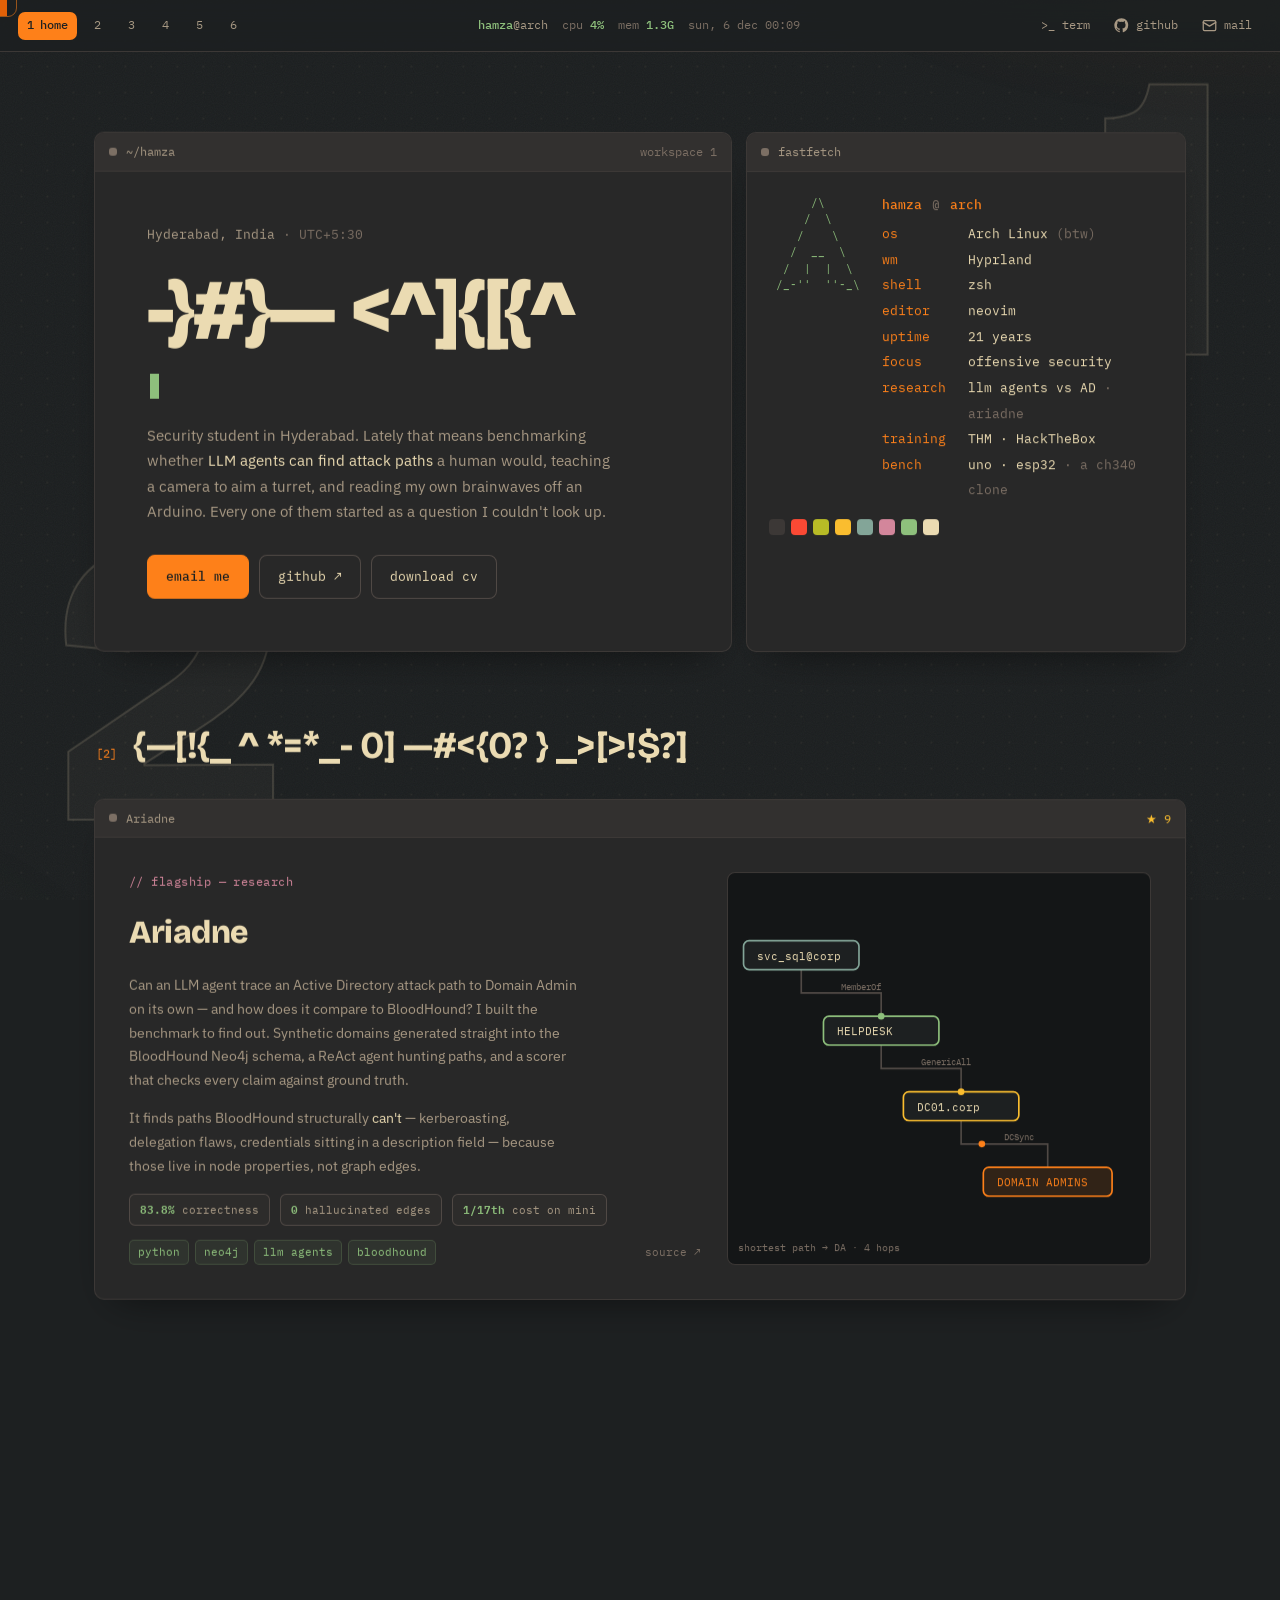
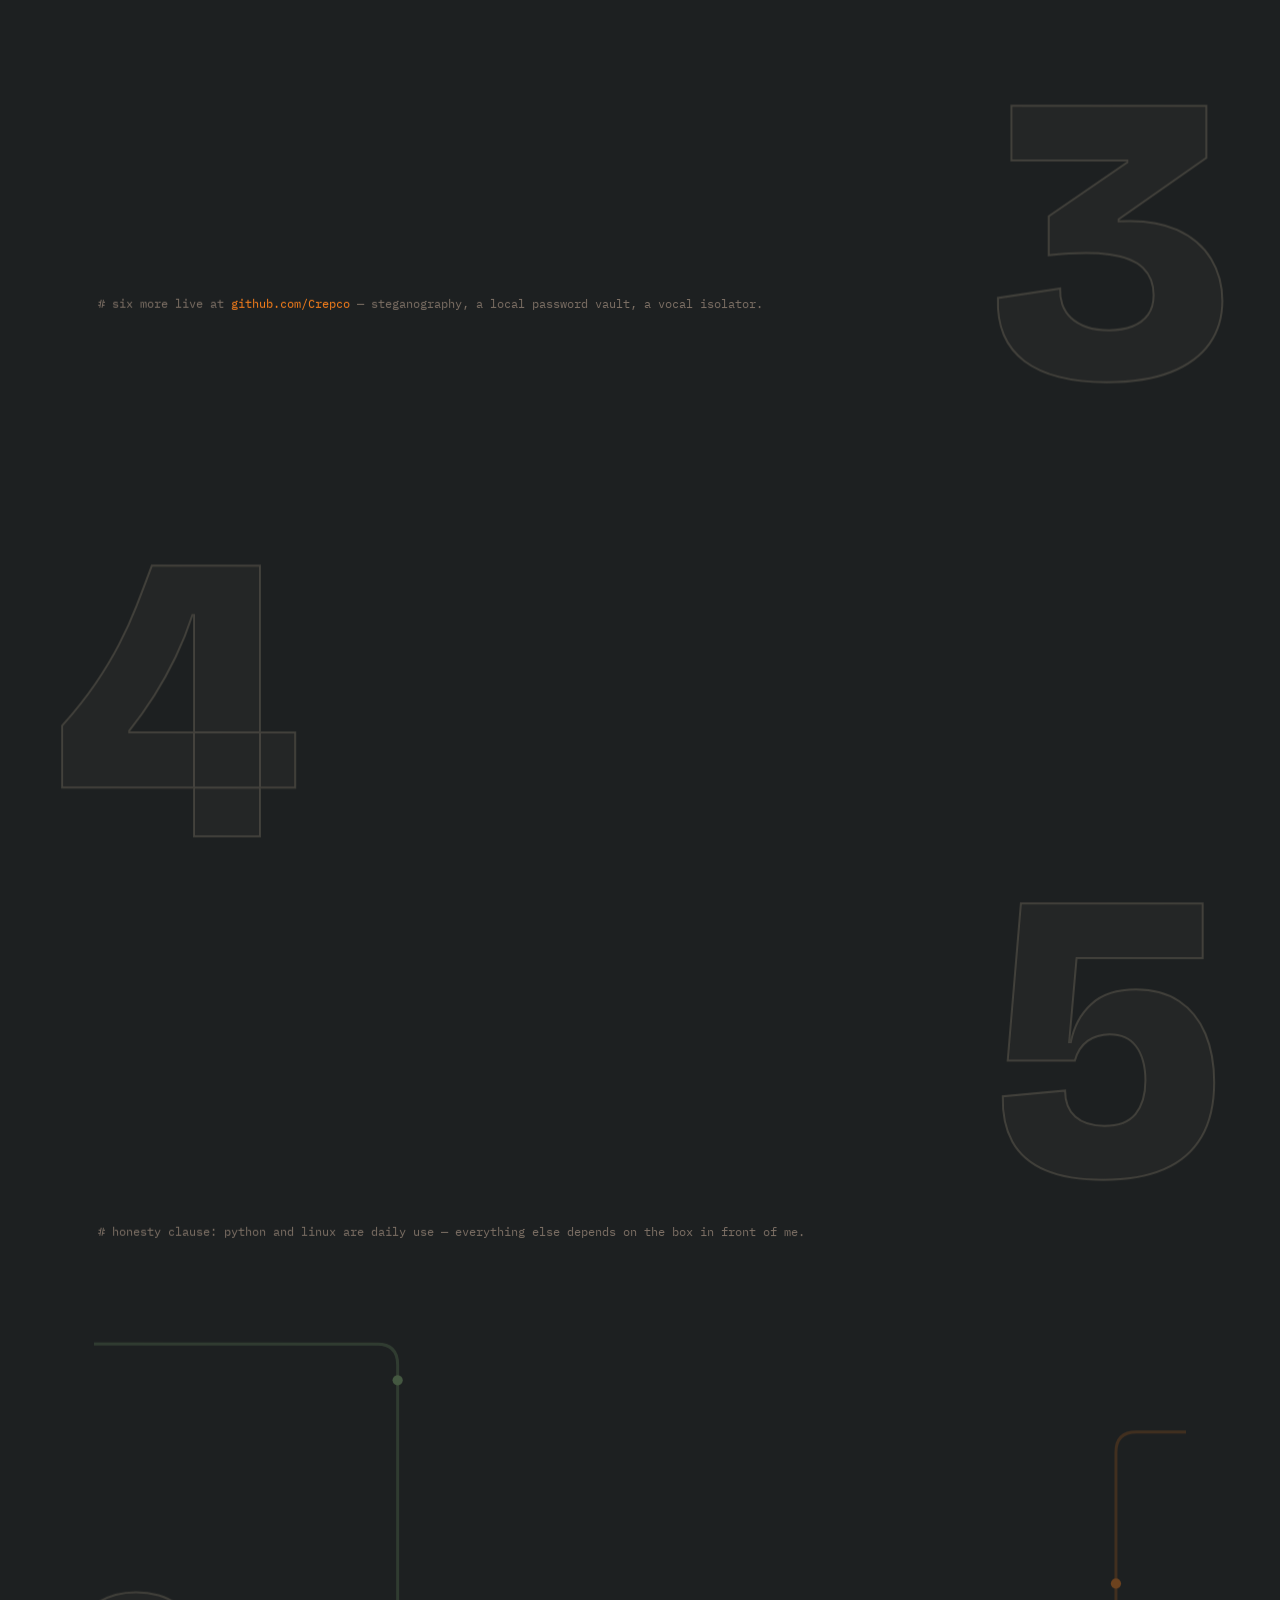
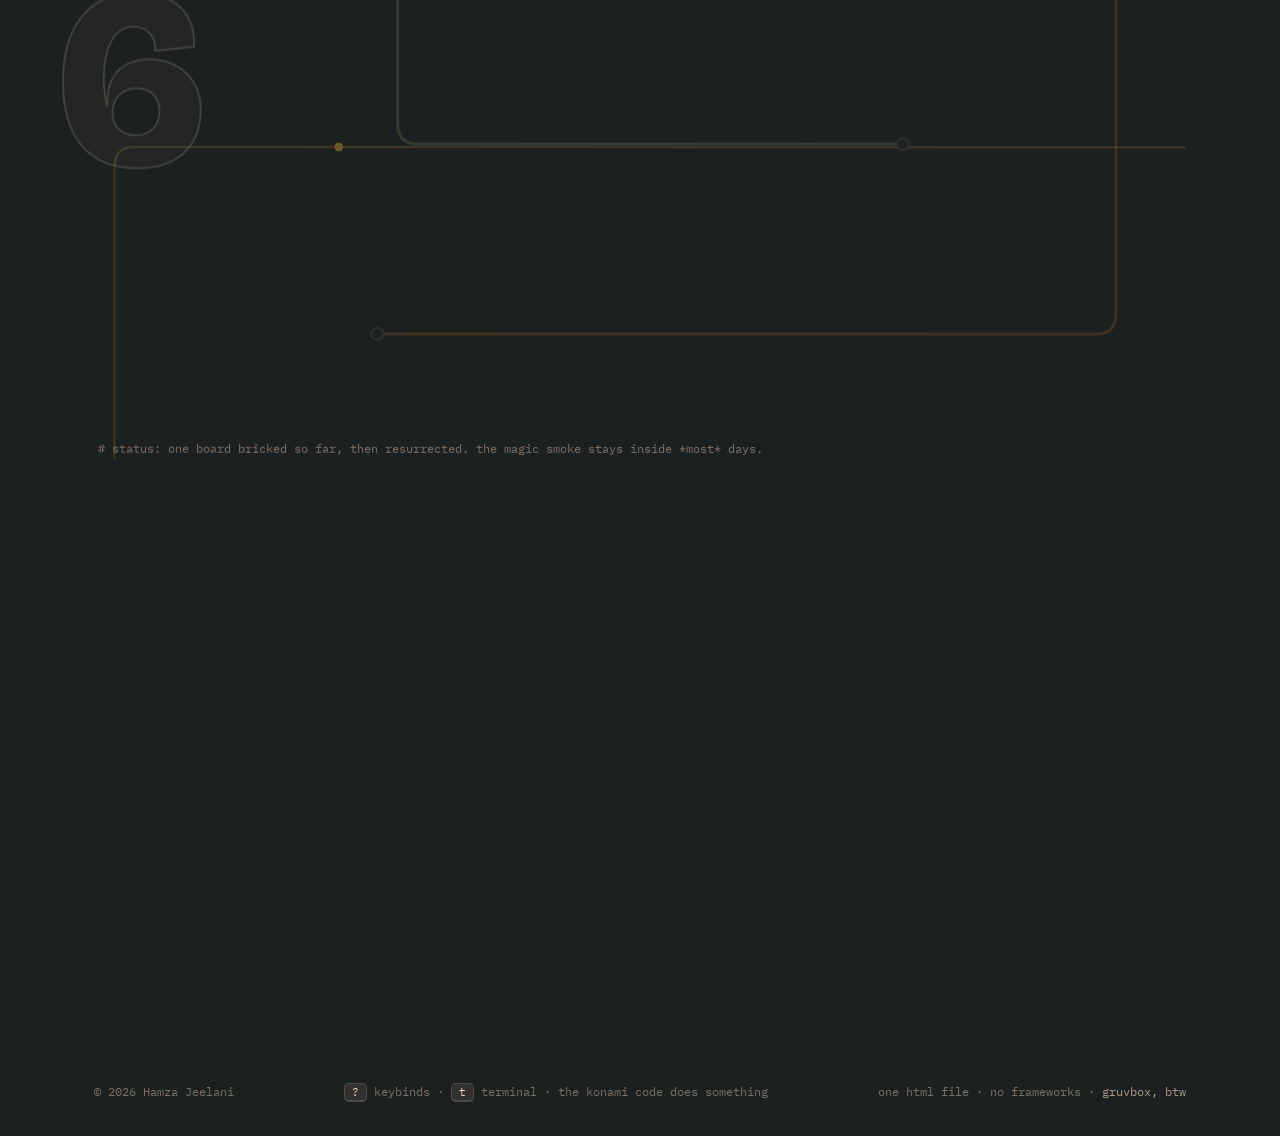
==== commit b451299a: "Refresh contact copy for research collaboration" ====
--- a/index.html
+++ b/index.html
@@ -1296,9 +1296,9 @@
       <div class="pad">
         <h2>Mail is fastest. <span class="amp">Always</span> reading.</h2>
         <p>
-          Open to security research, collaborating on tools, or arguing about
-          window managers. If you've read this far, we probably have something
-          to talk about.
+          Open to security research, anything involving agents and attack graphs,
+          collaborating on tools, or arguing about window managers. If you've read
+          this far — or found the flag — we probably have something to talk about.
         </p>
         <div class="btn-row">
           <a class="btn solid" href="mailto:hamza0jeelani@gmail.com">hamza0jeelani@gmail.com</a>
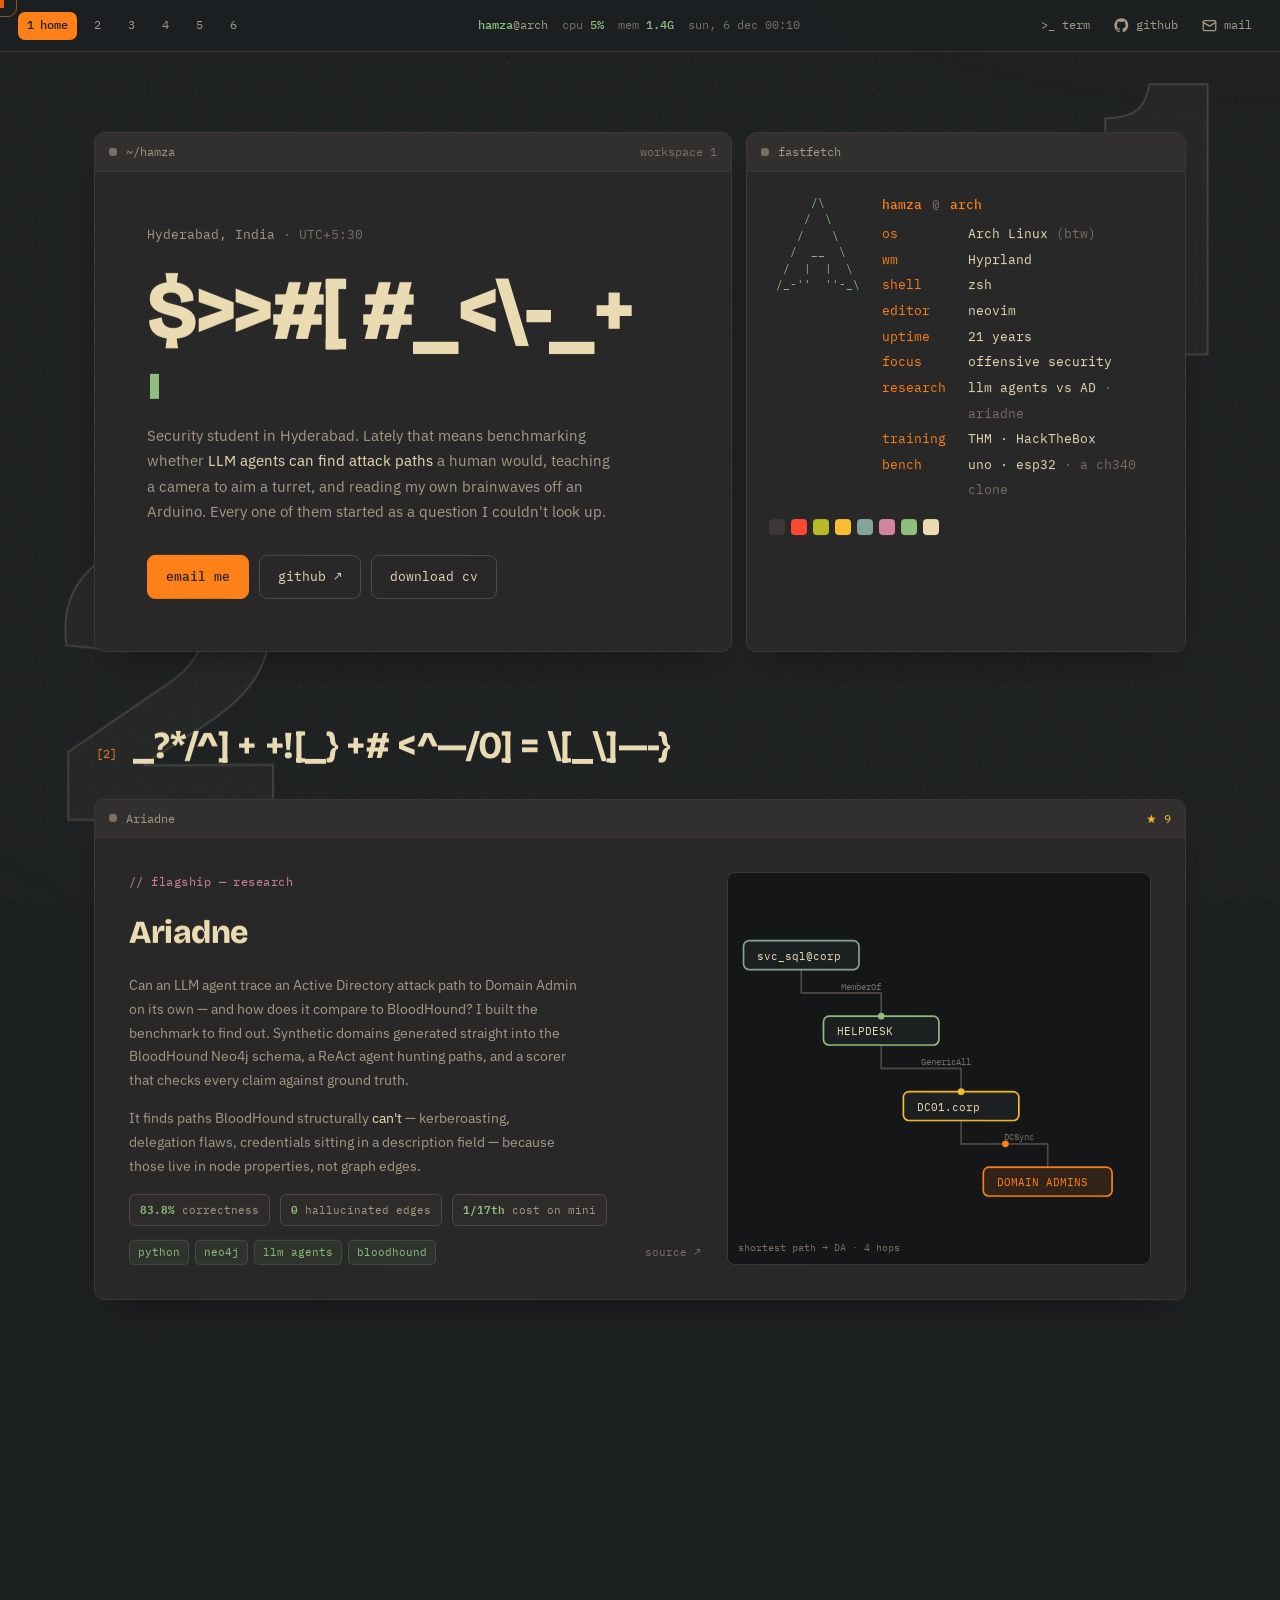
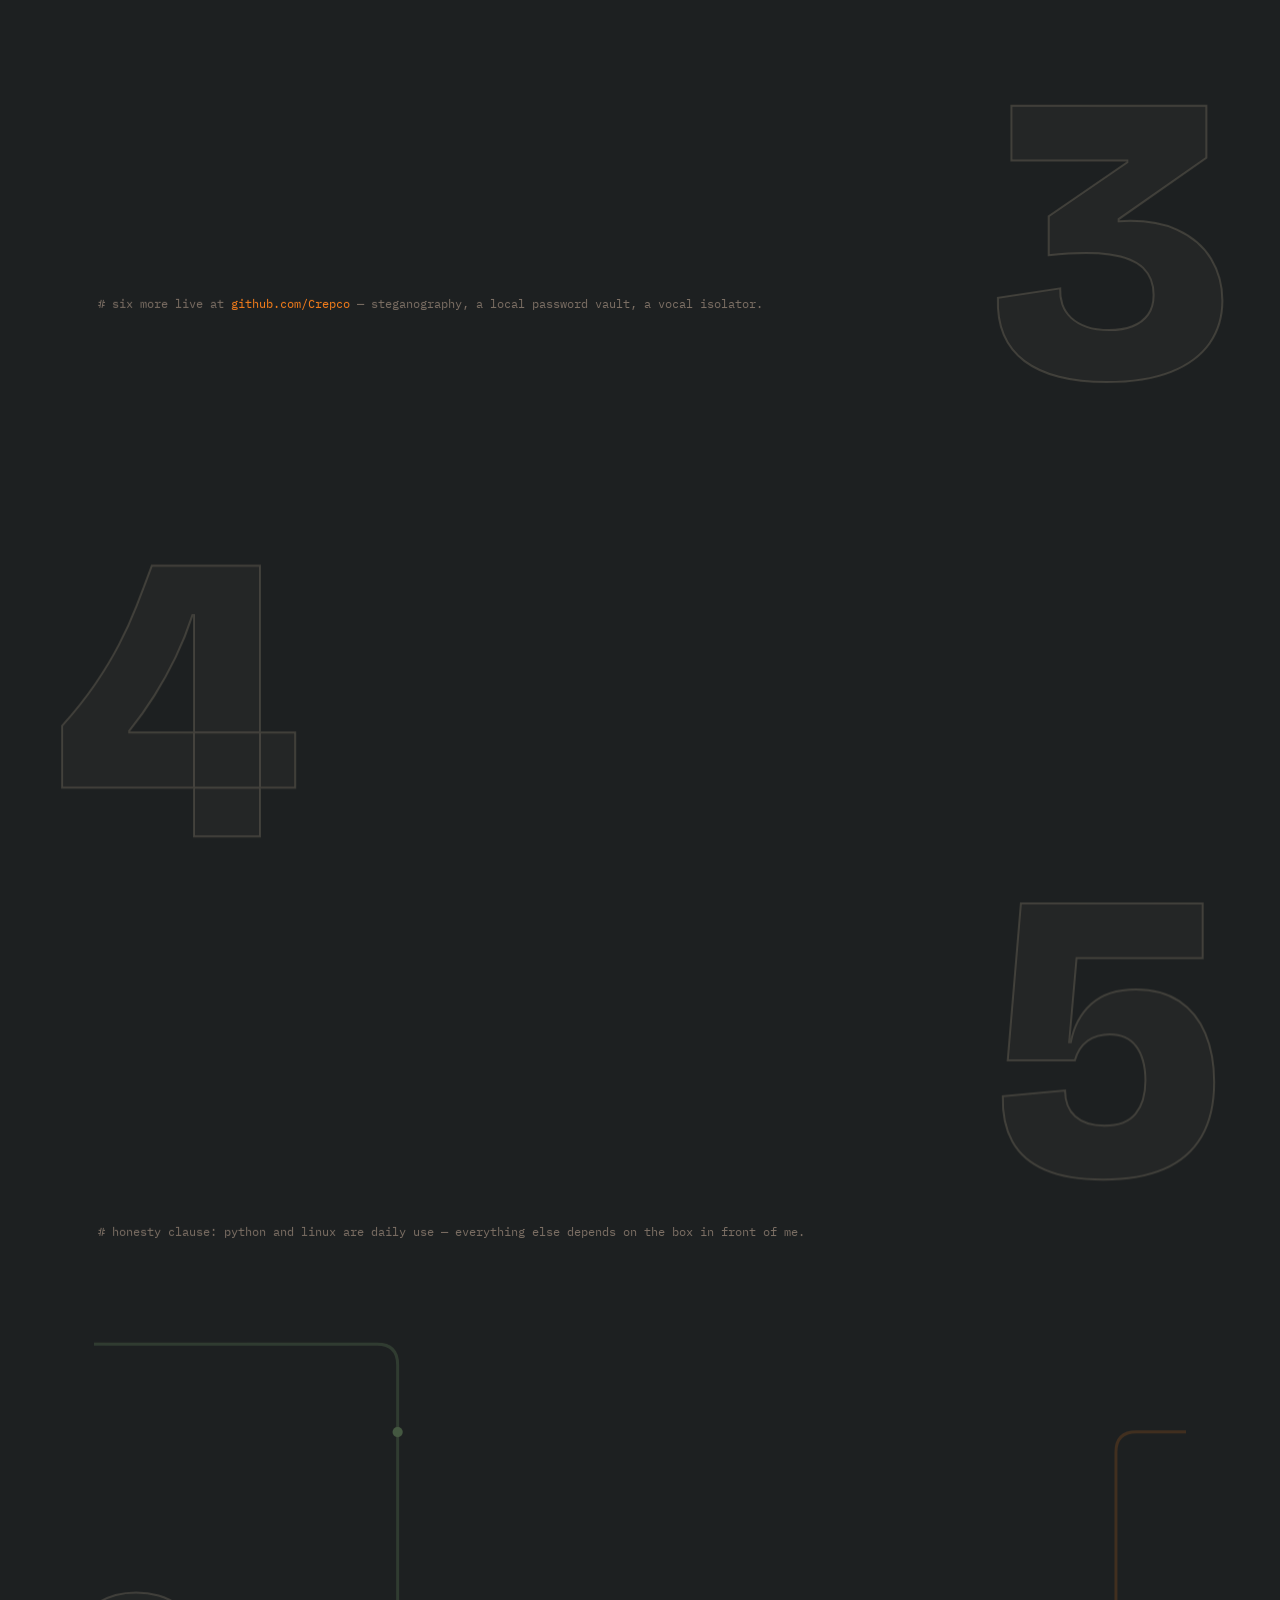
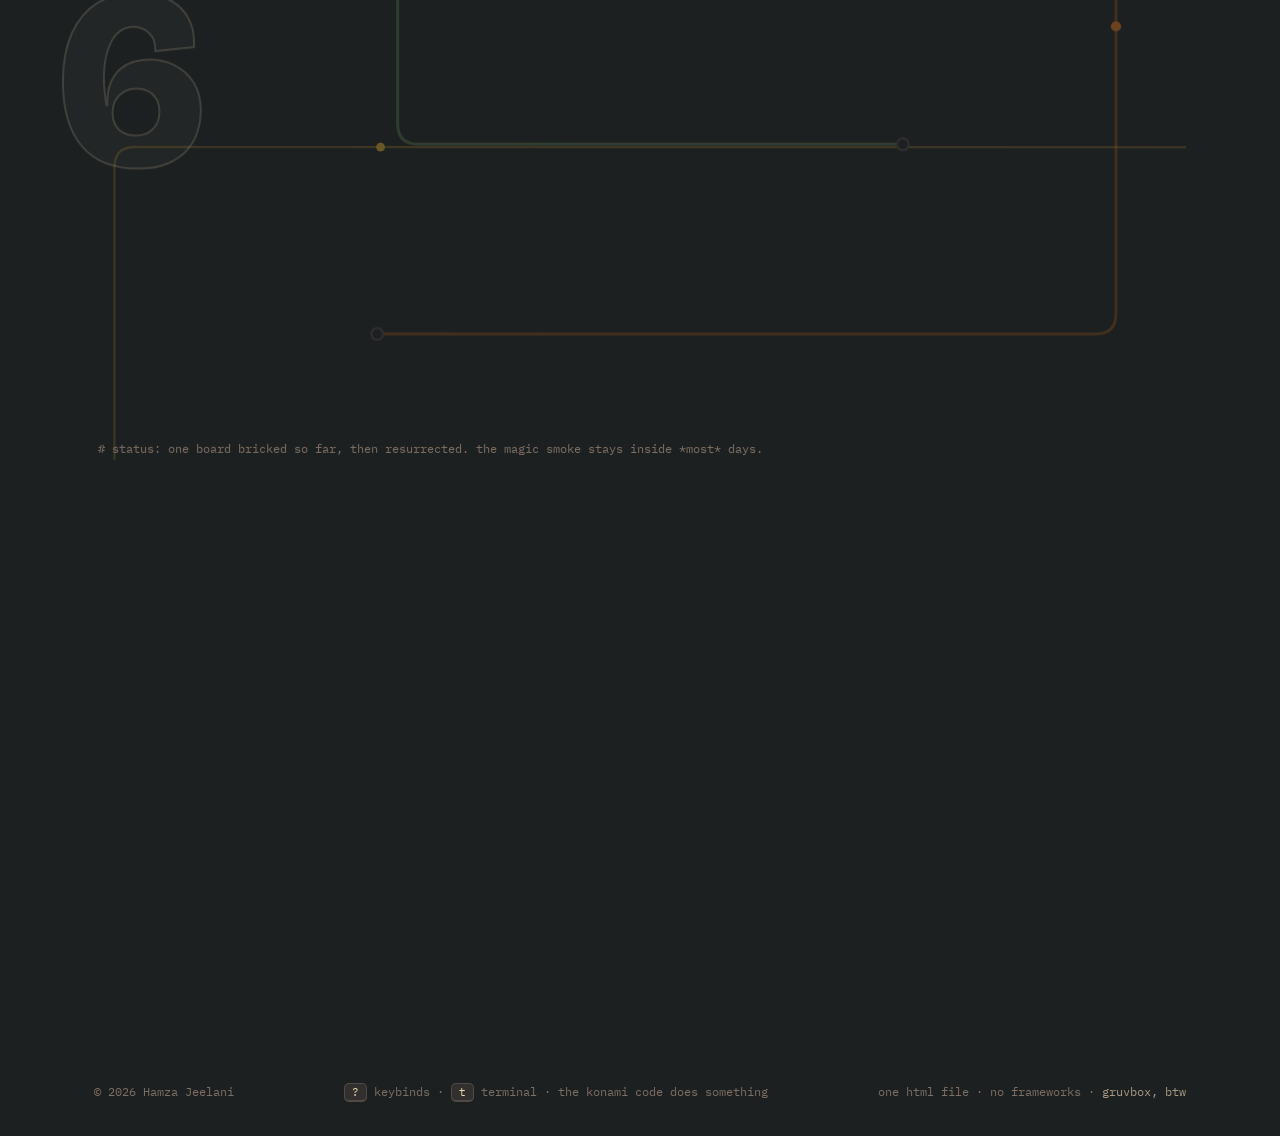
==== commit 18fdd243: "Fix HTML meta charset tag formatting" ====
--- a/index.html
+++ b/index.html
@@ -1,7 +1,7 @@
 <!DOCTYPE html>
 <html lang="en">
 <head>
-<meta charset="UTF-8">
+<meta charset="UTF-8">     
 <meta name="viewport" content="width=device-width, initial-scale=1.0">
 <title>Hamza Jeelani — security &amp; systems</title>
 <meta name="description" content="Hamza Jeelani — security student from Hyderabad. LLM agents against Active Directory attack paths, a vision-guided turret, EEG focus tracking, and a permanently unfinished Hyprland config.">
